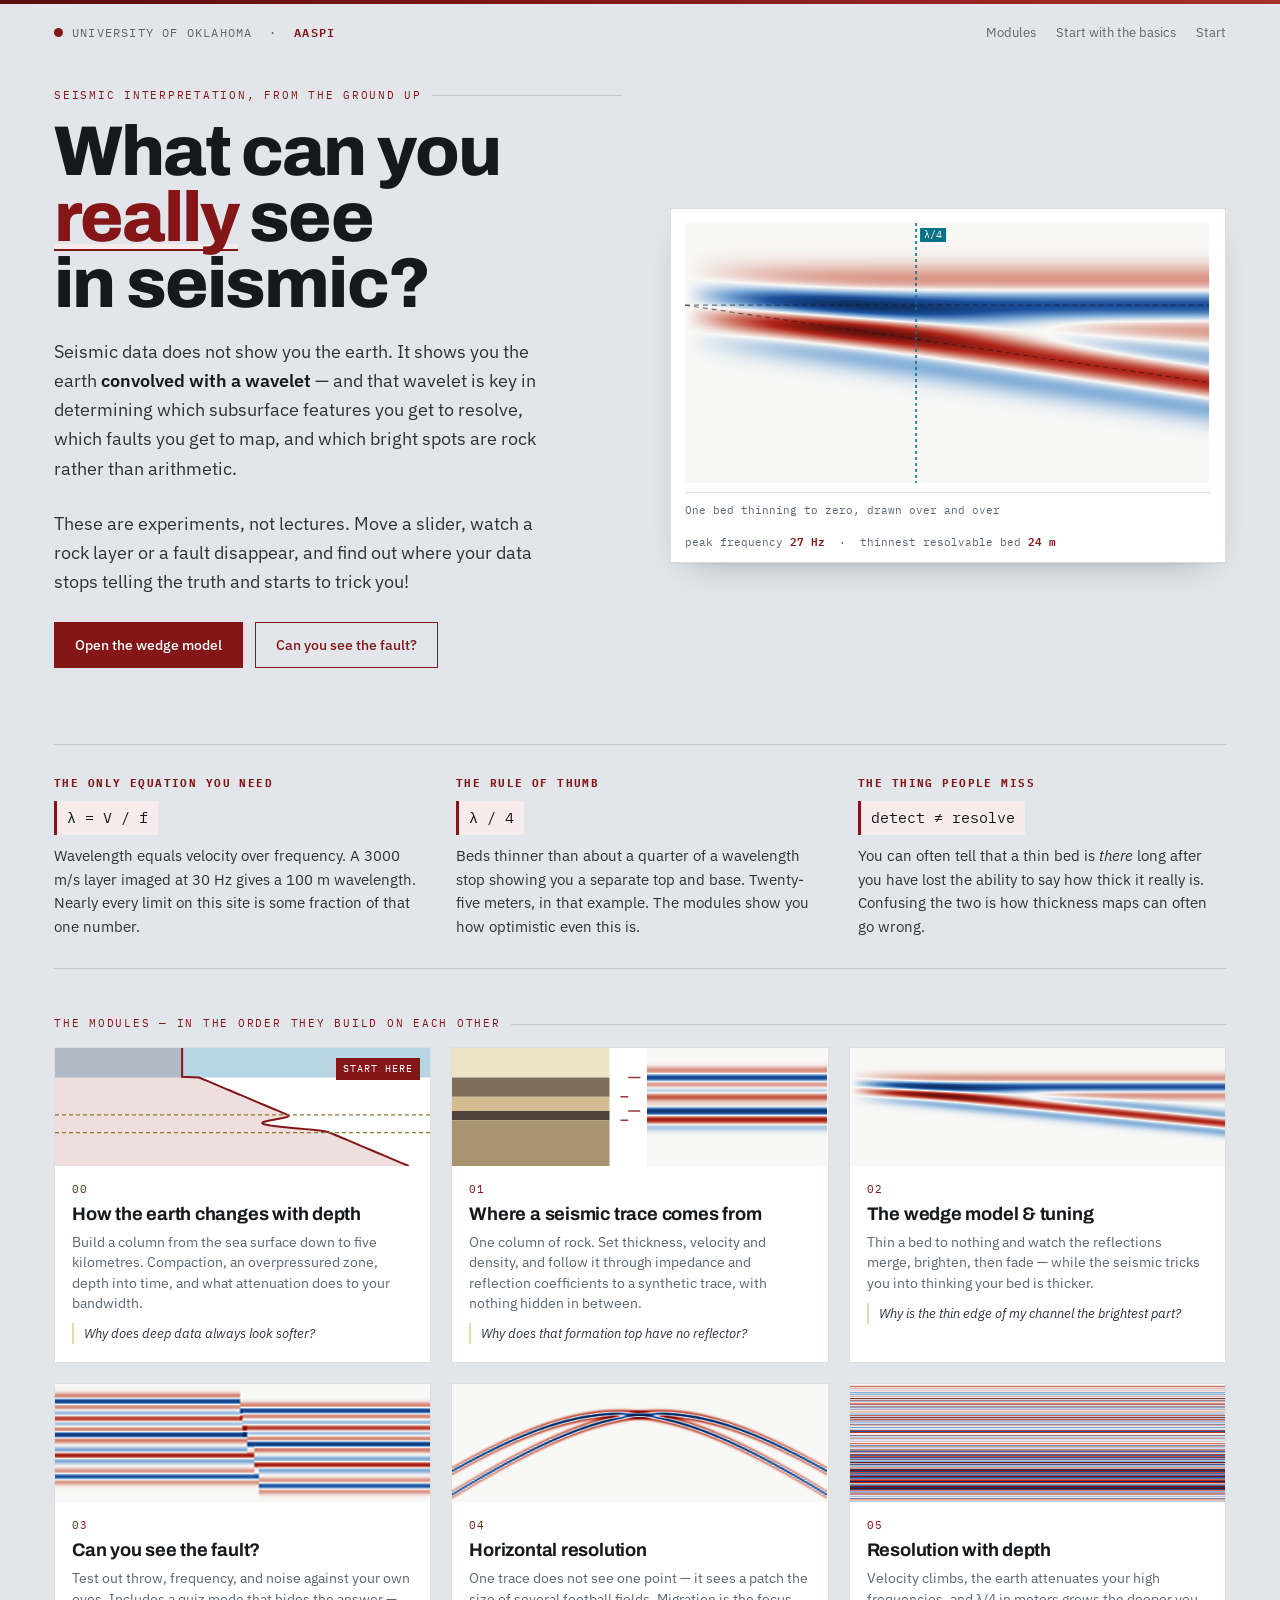
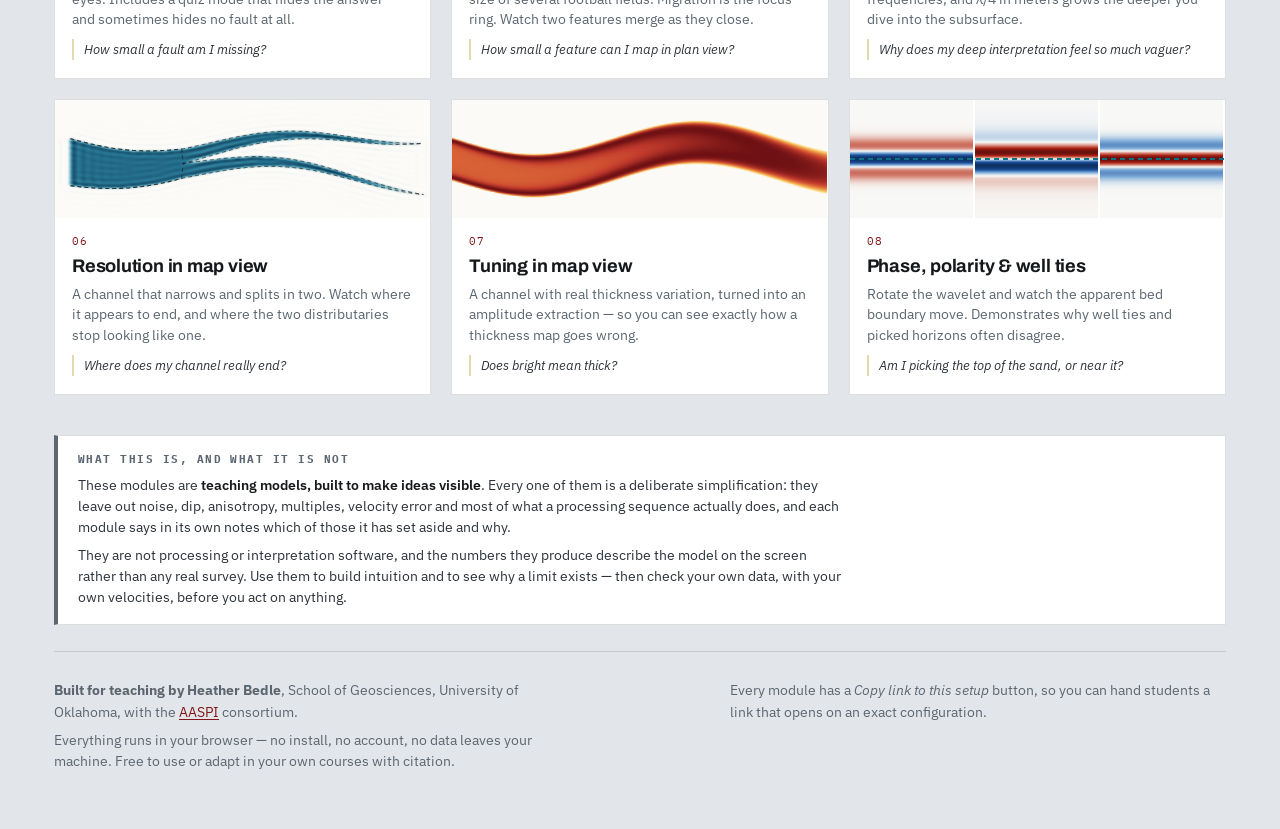
==== index.html @ c3c601cf "Update index.html" ====
<!DOCTYPE html>
<html lang="en">
<head>
<meta charset="utf-8">
<meta name="viewport" content="width=device-width, initial-scale=1">
<title>What Can You REALLY See in Seismic?</title>
<meta name="description" content="Hands-on browser experiments in seismic resolution: tuning, wedge models, fault visibility. No install, no math prerequisite. University of Oklahoma / AASPI.">
<link rel="preconnect" href="https://fonts.googleapis.com">
<link rel="preconnect" href="https://fonts.gstatic.com" crossorigin>
<link href="https://fonts.googleapis.com/css2?family=Archivo:wght@600;700;800&family=IBM+Plex+Mono:wght@400;500&family=IBM+Plex+Sans:wght@400;500;600&display=swap" rel="stylesheet">
<link rel="stylesheet" href="assets/style.css">
</head>
<body>

<div class="wrap">
  <header class="masthead">
    <a class="brand" href="index.html"><span class="dot"></span>University of Oklahoma &nbsp;·&nbsp; <b>AASPI</b></a>
    <nav>
      <a href="#modules">Modules</a>
      <a href="#who">Start with the basics</a>
      <a href="modules/wedge.html">Start</a>
    </nav>
  </header>

  <!-- =============================== HERO =============================== -->
  <section class="hero">
    <div class="hero-grid">
      <div>
        <p class="eyebrow">Seismic interpretation, from the ground up</p>
        <h1 class="title">What can you <em>really</em> see in seismic?</h1>
        <p class="lede">Seismic data does not show you the earth. It shows you the earth
          <strong>convolved with a wavelet</strong> — and that wavelet is key in determining which subsurface features you get to
          resolve, which faults you get to map, and which bright spots are rock rather than arithmetic.</p>
        <p class="lede">These are experiments, not lectures. Move a slider, watch a rock layer or a fault disappear,
          and find out where your data stops telling the truth and starts to trick you!</p>
        <p>
          <a class="btn" href="modules/wedge.html">Open the wedge model</a>
          <a class="btn ghost" href="modules/faults.html" style="margin-left:8px">Can you see the fault?</a>
        </p>
      </div>

      <div class="hero-panel">
        <canvas id="heroCanvas" aria-label="Animated wedge model: two reflections merging as frequency drops"></canvas>
        <div class="hero-cap">
          <span>One bed thinning to zero, drawn over and over</span>
          <span>peak frequency <b id="heroF">40 Hz</b> &nbsp;·&nbsp; thinnest resolvable bed <b id="heroR">16 m</b></span>
        </div>
      </div>
    </div>
  </section>

  <!-- ============================== PRIMER ============================== -->
  <section class="primer" id="who">
    <div class="primer-grid">
      <div>
        <h3>The only equation you need</h3>
        <span class="eq">λ = V / f</span>
        <p>Wavelength equals velocity over frequency. A 3000 m/s layer imaged at 30 Hz gives a 100 m wavelength.
          Nearly every limit on this site is some fraction of that one number.</p>
      </div>
      <div>
        <h3>The rule of thumb</h3>
        <span class="eq">λ / 4</span>
        <p>Beds thinner than about a quarter of a wavelength stop showing you a separate top and base.
          Twenty-five meters, in that example. The modules show you how optimistic even this is.</p>
      </div>
      <div>
        <h3>The thing people miss</h3>
        <span class="eq">detect ≠ resolve</span>
        <p>You can often tell that a thin bed is <em>there</em> long after you have lost the ability to say how
          thick it really is. Confusing the two is how thickness maps can often go wrong.</p>
      </div>
    </div>
  </section>

  <!-- ============================= MODULES ============================== -->
  <section class="modules" id="modules">
    <p class="eyebrow">The modules — in the order they build on each other</p>
    <div class="card-grid">

      <a class="card" href="modules/depthtrends.html">
        <canvas class="thumb-canvas" data-thumb="depth0"></canvas>
        <div class="card-body">
          <div class="card-no">00</div>
          <h3>How the earth changes with depth</h3>
          <p>Build a column from the sea surface down to five kilometres. Compaction, an overpressured zone,
            depth into time, and what attenuation does to your bandwidth.</p>
          <div class="q">Why does deep data always look softer?</div>
        </div>
        <span class="flag next">Start here</span>
      </a>

      <a class="card" href="modules/model1d.html">
        <canvas class="thumb-canvas" data-thumb="model1d"></canvas>
        <div class="card-body">
          <div class="card-no">01</div>
          <h3>Where a seismic trace comes from</h3>
          <p>One column of rock. Set thickness, velocity and density, and follow it through impedance and
            reflection coefficients to a synthetic trace, with nothing hidden in between.</p>
          <div class="q">Why does that formation top have no reflector?</div>
        </div>
      </a>

      <a class="card" href="modules/wedge.html">
        <canvas class="thumb-canvas" data-thumb="wedge"></canvas>
        <div class="card-body">
          <div class="card-no">02</div>
          <h3>The wedge model &amp; tuning</h3>
          <p>Thin a bed to nothing and watch the reflections merge, brighten, then fade — while the seismic
            tricks you into thinking your bed is thicker.</p>
          <div class="q">Why is the thin edge of my channel the brightest part?</div>
        </div>
      </a>

      <a class="card" href="modules/faults.html">
        <canvas class="thumb-canvas" data-thumb="fault"></canvas>
        <div class="card-body">
          <div class="card-no">03</div>
          <h3>Can you see the fault?</h3>
          <p>Test out throw, frequency, and noise against your own eyes. Includes a quiz mode that hides the answer —
            and sometimes hides no fault at all.</p>
          <div class="q">How small a fault am I missing?</div>
        </div>
      </a>

      <a class="card" href="modules/fresnel.html">
        <canvas class="thumb-canvas" data-thumb="fresnel"></canvas>
        <div class="card-body">
          <div class="card-no">04</div>
          <h3>Horizontal resolution</h3>
          <p>One trace does not see one point — it sees a patch the size of several football fields.
            Migration is the focus ring. Watch two features merge as they close.</p>
          <div class="q">How small a feature can I map in plan view?</div>
        </div>
      </a>

      <a class="card" href="modules/depth.html">
        <canvas class="thumb-canvas" data-thumb="depth"></canvas>
        <div class="card-body">
          <div class="card-no">05</div>
          <h3>Resolution with depth</h3>
          <p>Velocity climbs, the earth attenuates your high frequencies, and λ/4 in meters grows the deeper you dive into the subsurface.</p>
          <div class="q">Why does my deep interpretation feel so much vaguer?</div>
        </div>
      </a>

      <a class="card" href="modules/mapres.html">
        <canvas class="thumb-canvas" data-thumb="mapres"></canvas>
        <div class="card-body">
          <div class="card-no">06</div>
          <h3>Resolution in map view</h3>
          <p>A channel that narrows and splits in two. Watch where it appears to end, and where the two
            distributaries stop looking like one.</p>
          <div class="q">Where does my channel really end?</div>
        </div>
      </a>

      <a class="card" href="modules/mapview.html">
        <canvas class="thumb-canvas" data-thumb="mapview"></canvas>
        <div class="card-body">
          <div class="card-no">07</div>
          <h3>Tuning in map view</h3>
          <p>A channel with real thickness variation, turned into an amplitude extraction — so you can see
            exactly how a thickness map goes wrong.</p>
          <div class="q">Does bright mean thick?</div>
        </div>
      </a>

      <a class="card" href="modules/phase.html">
        <canvas class="thumb-canvas" data-thumb="phase"></canvas>
        <div class="card-body">
          <div class="card-no">08</div>
          <h3>Phase, polarity &amp; well ties</h3>
          <p>Rotate the wavelet and watch the apparent bed boundary move. Demonstrates why well ties and
            picked horizons often disagree.</p>
          <div class="q">Am I picking the top of the sand, or near it?</div>
        </div>
      </a>

    </div>
  </section>

  <section class="disclaimer">
    <h4>What this is, and what it is not</h4>
    <p>These modules are <b>teaching models, built to make ideas visible</b>. Every one of them is a
      deliberate simplification: they leave out noise, dip, anisotropy, multiples, velocity error and most of
      what a processing sequence actually does, and each module says in its own notes which of those it has
      set aside and why.</p>
    <p>They are not processing or interpretation software, and the numbers they produce describe the model on
      the screen rather than any real survey. Use them to build intuition and to see why a limit exists —
      then check your own data, with your own velocities, before you act on anything.</p>
  </section>

  <footer>
    <div class="foot-grid">
      <div>
        <p><strong>Built for teaching by Heather Bedle</strong>, School of Geosciences, University of Oklahoma,
          with the <a href="https://www.ou.edu/mcee/labs/aaspi">AASPI</a> consortium.</p>
        <p>Everything runs in your browser — no install, no account, no data leaves your machine.
          Free to use or adapt in your own courses with citation.</p>
      </div>
      <div>
        <p>Every module has a <em>Copy link to this setup</em> button, so you can hand students a link that
          opens on an exact configuration.</p>
      </div>
    </div>
  </footer>
</div>

<script src="assets/seismic.js"></script>
<script>
(function () {
  'use strict';
  const reduce = window.matchMedia('(prefers-reduced-motion: reduce)').matches;

  /* ------------------------- animated hero wedge ------------------------- */
  const hero = document.getElementById('heroCanvas');
  const NX = 150, V = 2600, MAXH = 55, TTOP = 0.045;

  function wedgeField(f, nt, dt) {
    const wav = SEIS.makeWavelet({ type: 'ricker', f });
    const out = new Float32Array(NX * nt);
    for (let ix = 0; ix < NX; ix++) {
      const h = (ix / (NX - 1)) * MAXH;
      const sp = [{ t: TTOP, r: 0.14 }, { t: TTOP + 2 * h / V, r: -0.14 }];
      for (let it = 0; it < nt; it++) out[ix * nt + it] = SEIS.traceValue(sp, it * dt, wav.fn);
    }
    return out;
  }

  let f = 40, dir = -1;
  function drawHero() {
    const w = hero.parentElement.clientWidth - 30;
    const h = Math.max(190, Math.min(260, w * 0.56));
    const ctx = SEIS.fitCanvas(hero, w, h);
    const dt = 0.0004;
    const tEnd = TTOP + 2 * MAXH / V + 0.055;
    const nt = Math.round(tEnd / dt);
    const rect = { x: 0, y: 0, w: w, h: h };
    const field = wedgeField(f, nt, dt);
    SEIS.drawVarDensity(ctx, field, NX, nt, rect, { cmap: SEIS.COLORMAPS.bwr, clip: 0.21 });

    // the quarter-wavelength marker, sliding as frequency changes
    const q = (V / f) / 4;
    if (q <= MAXH) {
      const x = (q / MAXH) * w;
      SEIS.dashedLine(ctx, x, 0, x, h, '#0B7285', [3, 3], 1.6);
      SEIS.tag(ctx, x + 4, 12, 'λ/4', '#0B7285');
    }
    SEIS.dashedLine(ctx, 0, (TTOP / tEnd) * h, w, (TTOP / tEnd) * h, 'rgba(22,25,28,.55)', [5,4], 1.2);
    SEIS.dashedLine(ctx, 0, (TTOP / tEnd) * h, w, ((TTOP + 2*MAXH/V) / tEnd) * h, 'rgba(22,25,28,.55)', [5,4], 1.2);

    document.getElementById('heroF').textContent = f.toFixed(0) + ' Hz';
    document.getElementById('heroR').textContent = (V / f / 4).toFixed(0) + ' m';
  }

  let last = 0;
  function tick(ts) {
    if (ts - last > 55) {
      last = ts;
      f += dir * 0.55;
      if (f <= 14) { f = 14; dir = 1; }
      if (f >= 55) { f = 55; dir = -1; }
      drawHero();
    }
    requestAnimationFrame(tick);
  }

  drawHero();
  if (!reduce) requestAnimationFrame(tick);

  /* --------------------------- card thumbnails --------------------------- */
  function thumbWedge(canvas) {
    const w = canvas.parentElement.clientWidth, h = 118;
    const ctx = SEIS.fitCanvas(canvas, w, h);
    const dt = 0.0004, tEnd = TTOP + 2 * MAXH / V + 0.05;
    const nt = Math.round(tEnd / dt);
    const wav = SEIS.makeWavelet({ type: 'ricker', f: 38 });
    const fld = new Float32Array(NX * nt);
    for (let ix = 0; ix < NX; ix++) {
      const hh = (ix / (NX - 1)) * MAXH;
      const sp = [{ t: TTOP, r: 0.14 }, { t: TTOP + 2 * hh / V, r: -0.14 }];
      for (let it = 0; it < nt; it++) fld[ix * nt + it] = SEIS.traceValue(sp, it * dt, wav.fn);
    }
    SEIS.drawVarDensity(ctx, fld, NX, nt, { x:0, y:0, w:w, h:h }, { cmap: SEIS.COLORMAPS.bwr, clip: 0.21 });
  }

  function thumbFault(canvas) {
    const w = canvas.parentElement.clientWidth, h = 118;
    const ctx = SEIS.fitCanvas(canvas, w, h);
    const nx = 160, dx = 12.5, t0 = 0.06, tE = 0.30, dt = 0.0006;
    const nt = Math.round((tE - t0) / dt);
    const wav = SEIS.makeWavelet({ type: 'ricker', f: 34 });
    const layers = [
      { t:0.095, r:0.12 }, { t:0.130, r:-0.09 }, { t:0.163, r:0.13 },
      { t:0.205, r:-0.11 }, { t:0.248, r:0.10 },
    ];
    const thr = 0.019, vel = 2800, tanD = Math.tan(64 * Math.PI / 180);
    const fld = new Float32Array(nx * nt);
    for (let ix = 0; ix < nx; ix++) {
      const x = (ix + 0.5) * dx;
      const sp = layers.map((L) => {
        const fx = 0.52 * nx * dx + (vel * (L.t - 0.18) / 2) / tanD;
        return { t: x > fx ? L.t + thr : L.t, r: L.r };
      });
      for (let it = 0; it < nt; it++) fld[ix * nt + it] = SEIS.traceValue(sp, t0 + it * dt, wav.fn);
    }
    SEIS.drawVarDensity(ctx, fld, nx, nt, { x:0, y:0, w:w, h:h }, { cmap: SEIS.COLORMAPS.bwr, clip: 0.15 });
  }

  function thumbDepth(canvas) {
    const w = canvas.parentElement.clientWidth, h = 118;
    const ctx = SEIS.fitCanvas(canvas, w, h);
    ctx.clearRect(0, 0, w, h);
    // one column of rock, imaged with a wavelet that lengthens as it goes down:
    // crisp banding at the top, merged mush at the bottom
    const T0 = 0.04, TEND = 3.2, NT = 300, v0 = 2000, vmax = 4800, f0 = 40, Q = 80;
    const velAt = (t) => v0 * Math.pow(vmax / v0, t / TEND);
    const effF = (t) => {
      const a = 2 / (f0 * f0), b = Math.PI * t / Q;
      return (-b + Math.sqrt(b * b + 8 * a)) / (2 * a);
    };
    const rnd = SEIS.mulberry32(5);
    const spikes = [];
    let t = T0 + 0.05, sign = 1;
    while (t < TEND - 0.05 && spikes.length < 170) {
      spikes.push({ t, r: sign * (0.05 + rnd() * 0.09) });
      sign = rnd() < 0.75 ? -sign : sign;
      t += 2 * (18 + rnd() * 45) / velAt(t);
    }
    const dt = (TEND - T0) / NT;
    const trace = new Float32Array(NT);
    for (let i = 0; i < NT; i++) {
      const tt = T0 + i * dt;
      const wav = SEIS.makeWavelet({ type: 'ricker', f: effF(tt) });
      let v = 0;
      for (let k = 0; k < spikes.length; k++) {
        const d = tt - spikes[k].t;
        if (Math.abs(d) < wav.halfLength) v += spikes[k].r * wav.fn(d);
      }
      trace[i] = v;
    }
    const nx = 44, fld = new Float32Array(nx * NT);
    for (let ix = 0; ix < nx; ix++) fld.set(trace, ix * NT);
    SEIS.drawVarDensity(ctx, fld, nx, NT, { x: 0, y: 0, w: w, h: h },
      { cmap: SEIS.COLORMAPS.bwr, clip: 0.17 });
  }

  function thumb1d(canvas) {
    const w = canvas.parentElement.clientWidth, h = 118;
    const ctx = SEIS.fitCanvas(canvas, w, h);
    ctx.clearRect(0, 0, w, h);
    const layers = [
      { v: 2450, d: 2.38 }, { v: 2750, d: 2.30 }, { v: 2500, d: 2.40 },
      { v: 2800, d: 2.32 }, { v: 2550, d: 2.42 },
    ];
    const thick = [0, 45, 30, 22, 0];
    const ai = layers.map((l) => l.v * l.d * 1000 / 1e6);
    let t = 0.05; const ifc = [];
    for (let i = 0; i < layers.length - 1; i++) {
      if (i > 0) t += 2 * thick[i] / layers[i].v;
      ifc.push({ t, rc: (ai[i + 1] - ai[i]) / (ai[i + 1] + ai[i]) });
    }
    const tEnd = 0.2;
    const EARTH = [[238,227,197],[212,189,145],[172,149,113],[126,109,88],[78,68,58]];
    const lo = Math.min.apply(null, ai), hi = Math.max.apply(null, ai);
    const shade = (i) => {
      const u = (ai[i] - lo) / ((hi - lo) || 1) * (EARTH.length - 1);
      const k = Math.min(EARTH.length - 2, Math.floor(u)), f = u - k;
      const a = EARTH[k], b = EARTH[k + 1];
      return 'rgb(' + Math.round(a[0]+(b[0]-a[0])*f) + ',' + Math.round(a[1]+(b[1]-a[1])*f) +
             ',' + Math.round(a[2]+(b[2]-a[2])*f) + ')';
    };
    const colW = w * 0.42, synX = w * 0.52, synW = w - synX;
    const yOf = (tt) => (tt / tEnd) * h;
    for (let i = 0; i < layers.length; i++) {
      const y0 = i === 0 ? 0 : yOf(ifc[i - 1].t);
      const y1 = i < ifc.length ? yOf(ifc[i].t) : h;
      ctx.fillStyle = shade(i);
      ctx.fillRect(0, y0, colW, y1 - y0);
    }
    const wav = SEIS.makeWavelet({ type: 'ricker', f: 32 });
    const dt = 0.0004, nt = Math.round(tEnd / dt);
    const tr = SEIS.traceFromSpikes(ifc.map((f) => ({ t: f.t, r: f.rc })), 0, dt, nt, wav);
    const nx = 26, fld = new Float32Array(nx * nt);
    for (let ix = 0; ix < nx; ix++) fld.set(tr, ix * nt);
    SEIS.drawVarDensity(ctx, fld, nx, nt, { x: synX, y: 0, w: synW, h: h },
      { cmap: SEIS.COLORMAPS.bwr, clip: 0.055 });
    ctx.save();
    ctx.strokeStyle = 'rgba(132,22,23,.85)'; ctx.lineWidth = 1.6;
    ctx.beginPath();
    const cx = colW + (synX - colW) / 2;
    ifc.forEach((f) => {
      const y = yOf(f.t);
      ctx.moveTo(cx, y); ctx.lineTo(cx + (f.rc / 0.05) * ((synX - colW) / 2) * 0.8, y);
    });
    ctx.stroke(); ctx.restore();
  }

  function thumbFresnel(canvas) {
    const w = canvas.parentElement.clientWidth, h = 118;
    const ctx = SEIS.fitCanvas(canvas, w, h);
    ctx.clearRect(0, 0, w, h);
    const V = 2500, t0 = 0.42, f = 32, sep = 150;
    const wav = SEIS.makeWavelet({ type: 'ricker', f });
    const XW = 1400, NX = 150, dx = XW / NX;
    const tStart = 0.30, tEnd = 0.78, nt = 150, dt = (tEnd - tStart) / nt;
    const fld = new Float32Array(NX * nt);
    for (let ix = 0; ix < NX; ix++) {
      const x = -XW / 2 + (ix + 0.5) * dx;
      [-sep / 2, sep / 2].forEach((x0) => {
        const tau = Math.sqrt(t0 * t0 + Math.pow(2 * (x - x0) / V, 2));
        const hl = wav.halfLength;
        const i0 = Math.max(0, Math.ceil((tau - hl - tStart) / dt));
        const i1 = Math.min(nt - 1, Math.floor((tau + hl - tStart) / dt));
        for (let i = i0; i <= i1; i++) fld[ix * nt + i] += (t0 / tau) * wav.fn(tStart + i * dt - tau);
      });
    }
    SEIS.drawVarDensity(ctx, fld, NX, nt, { x: 0, y: 0, w: w, h: h },
      { cmap: SEIS.COLORMAPS.bwr, clip: 0.85 });
  }

  function thumbMapRes(canvas) {
    const w = canvas.parentElement.clientWidth, h = 118;
    const ctx = SEIS.fitCanvas(canvas, w, h);
    ctx.clearRect(0, 0, w, h);
    const NXn = 256, NYn = 128, FS = 0.34, KC = 0.708;
    const w0 = 900, wend = 0, div = 700, res = 84;
    const XD = 4500, YD = XD * NYn / NXn;
    const shape = (fx) => {
      if (fx < 0.04 || fx > 0.985) return null;
      const yc = YD / 2 + 0.085 * YD * Math.sin(2 * Math.PI * fx * 1.25);
      const wS = Math.max(wend * 2.4, w0 * 0.62);
      if (fx < FS) return [{ y: yc, w: w0 + (wS - w0) * (fx - 0.04) / (FS - 0.04) }];
      const t = (fx - FS) / (0.985 - FS);
      const wb = wS * 0.5 + (wend - wS * 0.5) * t;
      if (wb <= 0.5) return null;
      const off = (wS * 0.5 + div * Math.pow(t, 1.25)) / 2;
      return [{ y: yc - off, w: wb }, { y: yc + off, w: wb }];
    };
    const src = new Float64Array(NXn * NYn);
    for (let iy = 0; iy < NYn; iy++) for (let ix = 0; ix < NXn; ix++) {
      const ls = shape((ix + 0.5) / NXn); if (!ls) continue;
      const y = ((iy + 0.5) / NYn) * YD;
      for (const L of ls) if (Math.abs(y - L.y) <= L.w / 2) { src[iy * NXn + ix] = 1; break; }
    }
    const re = new Float64Array(NXn * NYn), im = new Float64Array(NXn * NYn);
    re.set(src);
    const rr = new Float64Array(NXn), ri = new Float64Array(NXn);
    const cr = new Float64Array(NYn), ci = new Float64Array(NYn);
    const rows = (inv) => { for (let iy = 0; iy < NYn; iy++) {
      for (let ix = 0; ix < NXn; ix++) { rr[ix] = re[iy * NXn + ix]; ri[ix] = im[iy * NXn + ix]; }
      SEIS.fft(rr, ri, inv);
      for (let ix = 0; ix < NXn; ix++) { re[iy * NXn + ix] = rr[ix]; im[iy * NXn + ix] = ri[ix]; } } };
    const colsF = (inv) => { for (let ix = 0; ix < NXn; ix++) {
      for (let iy = 0; iy < NYn; iy++) { cr[iy] = re[iy * NXn + ix]; ci[iy] = im[iy * NXn + ix]; }
      SEIS.fft(cr, ci, inv);
      for (let iy = 0; iy < NYn; iy++) { re[iy * NXn + ix] = cr[iy]; im[iy * NXn + ix] = ci[iy]; } } };
    rows(false); colsF(false);
    const dx = XD / NXn, dy = YD / NYn, kc = KC / res;
    for (let iy = 0; iy < NYn; iy++) {
      const ky = Math.abs((iy <= NYn / 2 ? iy : iy - NYn) / (NYn * dy));
      for (let ix = 0; ix < NXn; ix++) {
        const kx = Math.abs((ix <= NXn / 2 ? ix : ix - NXn) / (NXn * dx));
        const q = Math.hypot(kx / kc, ky / kc);
        const wgt = q <= 1 ? 1 : q >= 1.15 ? 0 : 0.5 + 0.5 * Math.cos(Math.PI * (q - 1) / 0.15);
        re[iy * NXn + ix] *= wgt; im[iy * NXn + ix] *= wgt;
      }
    }
    colsF(true); rows(true);
    const stops = [[252,251,248],[226,236,238],[170,208,216],[96,168,188],[38,116,146],[16,58,84]];
    const off2 = document.createElement('canvas');
    off2.width = NXn; off2.height = NYn;
    const octx = off2.getContext('2d');
    const img = octx.createImageData(NXn, NYn);
    let mx = 1e-9;
    for (let i = 0; i < re.length; i++) mx = Math.max(mx, re[i]);
    for (let i = 0; i < NXn * NYn; i++) {
      const u = Math.max(0, Math.min(1, re[i] / mx)) * (stops.length - 1);
      const k = Math.min(stops.length - 2, Math.floor(u)), f = u - k;
      const a = stops[k], b = stops[k + 1];
      img.data[i * 4] = a[0] + (b[0] - a[0]) * f;
      img.data[i * 4 + 1] = a[1] + (b[1] - a[1]) * f;
      img.data[i * 4 + 2] = a[2] + (b[2] - a[2]) * f;
      img.data[i * 4 + 3] = 255;
    }
    octx.putImageData(img, 0, 0);
    ctx.imageSmoothingEnabled = true;
    ctx.drawImage(off2, 0, 0, w, h);
    // the channel that is really there, over the one the seismic shows
    ctx.save();
    ctx.strokeStyle = 'rgba(22,25,28,.6)'; ctx.lineWidth = 1.1;
    ctx.setLineDash([4, 3]);
    [-1, 1].forEach((side) => [0, 1].forEach((br) => {
      ctx.beginPath();
      let pen = false;
      for (let i = 0; i < NXn; i++) {
        const fx = (i + 0.5) / NXn, ls = shape(fx);
        if (!ls) { if (pen) { ctx.stroke(); pen = false; } continue; }
        const Lb = ls[Math.min(br, ls.length - 1)];
        const x = fx * w, y = ((Lb.y + side * Lb.w / 2) / YD) * h;
        pen ? ctx.lineTo(x, y) : ctx.moveTo(x, y);
        pen = true;
      }
      if (pen) ctx.stroke();
    }));
    ctx.restore();
  }

  function thumbPhase(canvas) {
    const w = canvas.parentElement.clientWidth, h = 118;
    const ctx = SEIS.fitCanvas(canvas, w, h);
    ctx.clearRect(0, 0, w, h);
    // the same reflection at three rotations: the event slides off the boundary
    const base = SEIS.makeWavelet({ type: 'ricker', f: 30 });
    const phases = [0, 90, 180];
    const span = 0.055, NT = 160, colW = w / phases.length;
    phases.forEach((d, k) => {
      const wv = SEIS.phaseRotate(base, d);
      const col = new Float32Array(NT);
      let mx = 1e-6;
      for (let i = 0; i < NT; i++) {
        const t = -span + (2 * span * i) / (NT - 1);
        col[i] = wv.fn(t);
        mx = Math.max(mx, Math.abs(col[i]));
      }
      const nx = 24, fld = new Float32Array(nx * NT);
      for (let ix = 0; ix < nx; ix++) fld.set(col, ix * NT);
      SEIS.drawVarDensity(ctx, fld, nx, NT,
        { x: k * colW, y: 0, w: colW - 2, h: h },
        { cmap: SEIS.COLORMAPS.bwr, clip: mx * 1.05 });
    });
    ctx.save();
    ctx.strokeStyle = '#0B7285'; ctx.lineWidth = 2;
    ctx.setLineDash([5, 4]);
    ctx.beginPath(); ctx.moveTo(0, h / 2); ctx.lineTo(w, h / 2); ctx.stroke();
    ctx.restore();
  }

  function thumbDepth0(canvas) {
    const w = canvas.parentElement.clientWidth, h = 118;
    const ctx = SEIS.fitCanvas(canvas, w, h);
    ctx.clearRect(0, 0, w, h);
    const water = 1500, zmax = 6000, v0 = 1700, k = 0.55;
    const opTop = 3400, opThick = 900, opAmp = 0.18;
    const opF = (z) => (z <= opTop || z >= opTop + opThick) ? 0
      : 0.5 - 0.5 * Math.cos(2 * Math.PI * (z - opTop) / opThick);
    const vOf = (z) => z < water ? 1500
      : Math.max(1400, (v0 + k * (z - water)) * (1 - opAmp * opF(z)));
    const vmax = vOf(zmax) * 1.06;
    // water band
    ctx.fillStyle = 'rgba(127,179,204,.55)';
    ctx.fillRect(0, 0, w, (water / zmax) * h);
    ctx.save();
    ctx.fillStyle = 'rgba(132,22,23,.14)';
    ctx.beginPath();
    ctx.moveTo(0, 0);
    for (let i = 0; i <= 160; i++) {
      const z = (i / 160) * zmax;
      ctx.lineTo((vOf(z) / vmax) * w, (z / zmax) * h);
    }
    ctx.lineTo(0, h); ctx.closePath(); ctx.fill();
    ctx.strokeStyle = '#841617'; ctx.lineWidth = 2;
    ctx.beginPath();
    for (let i = 0; i <= 160; i++) {
      const z = (i / 160) * zmax;
      const x = (vOf(z) / vmax) * w, y = (z / zmax) * h;
      i === 0 ? ctx.moveTo(x, y) : ctx.lineTo(x, y);
    }
    ctx.stroke();
    ctx.strokeStyle = 'rgba(138,109,31,.9)'; ctx.lineWidth = 1.2;
    ctx.setLineDash([4, 3]);
    [opTop, opTop + opThick].forEach((z) => {
      ctx.beginPath(); ctx.moveTo(0, (z / zmax) * h); ctx.lineTo(w, (z / zmax) * h); ctx.stroke();
    });
    ctx.restore();
  }

  function thumbMapView(canvas) {
    const w = canvas.parentElement.clientWidth, h = 118;
    const ctx = SEIS.fitCanvas(canvas, w, h);
    ctx.clearRect(0, 0, w, h);
    // a channel whose bright rails run along its flanks, not down its axis
    const V = 2600, f = 30, hmax = 42, wid = 620, sinu = 240, taper = 0.30;
    const YD = 1700, XD = 2 * YD;
    const wav = SEIS.makeWavelet({ type: 'ricker', f });
    const thk = (fx, fy) => {
      const yc = YD / 2 + sinu * Math.sin(2 * Math.PI * fx * 1.15);
      const d = Math.abs(fy * YD - yc), hw = wid / 2;
      if (d >= hw) return 0;
      return hmax * (taper + (1 - taper) * (1 - fx)) * Math.pow(1 - (d / hw) * (d / hw), 0.7);
    };
    const NL = 90, hTop = hmax * 1.05, lut = new Float32Array(NL + 1);
    for (let i = 0; i <= NL; i++) {
      const gap = 2 * ((i / NL) * hTop) / V;
      let best = 0;
      for (let tt = -wav.halfLength; tt <= gap + wav.halfLength; tt += 0.0006) {
        const v = 0.13 * wav.fn(tt) - 0.13 * wav.fn(tt - gap);
        if (v > best) best = v;
      }
      lut[i] = best;
    }
    const ampOf = (hh) => {
      const q = Math.max(0, Math.min(1, hh / hTop)) * NL;
      const i = Math.min(NL - 1, Math.floor(q)), fr = q - i;
      return lut[i] + (lut[i + 1] - lut[i]) * fr;
    };
    const stops = [[252,250,246],[253,231,160],[247,190,90],[233,131,60],[196,60,45],[110,16,20]];
    const NXm = 150, NYm = 90;
    const vals = new Float32Array(NXm * NYm);
    let mx = 1e-9;
    for (let iy = 0; iy < NYm; iy++) for (let ix = 0; ix < NXm; ix++) {
      const a = ampOf(thk((ix + 0.5) / NXm, (iy + 0.5) / NYm));
      vals[iy * NXm + ix] = a; mx = Math.max(mx, a);
    }
    const off = document.createElement('canvas');
    off.width = NXm; off.height = NYm;
    const octx = off.getContext('2d');
    const img = octx.createImageData(NXm, NYm);
    for (let i = 0; i < NXm * NYm; i++) {
      const q = Math.max(0, Math.min(1, vals[i] / mx)) * (stops.length - 1);
      const k = Math.min(stops.length - 2, Math.floor(q)), fr = q - k;
      const a = stops[k], b = stops[k + 1];
      img.data[i * 4] = a[0] + (b[0] - a[0]) * fr;
      img.data[i * 4 + 1] = a[1] + (b[1] - a[1]) * fr;
      img.data[i * 4 + 2] = a[2] + (b[2] - a[2]) * fr;
      img.data[i * 4 + 3] = 255;
    }
    octx.putImageData(img, 0, 0);
    ctx.imageSmoothingEnabled = true;
    ctx.drawImage(off, 0, 0, w, h);
  }

  function drawThumbs() {
    document.querySelectorAll('.thumb-canvas').forEach((c) => {
      if (c.dataset.thumb === 'wedge') thumbWedge(c);
      else if (c.dataset.thumb === 'fault') thumbFault(c);
      else if (c.dataset.thumb === 'model1d') thumb1d(c);
      else if (c.dataset.thumb === 'fresnel') thumbFresnel(c);
      else if (c.dataset.thumb === 'mapres') thumbMapRes(c);
      else if (c.dataset.thumb === 'phase') thumbPhase(c);
      else if (c.dataset.thumb === 'depth0') thumbDepth0(c);
      else if (c.dataset.thumb === 'mapview') thumbMapView(c);
      else if (c.dataset.thumb === 'depth') thumbDepth(c);
    });
  }
  drawThumbs();

  let rt;
  window.addEventListener('resize', () => {
    clearTimeout(rt);
    rt = setTimeout(() => { drawHero(); drawThumbs(); }, 140);
  });
})();
</script>
</body>
</html>
---- assets/style.css ----
/* ===========================================================================
   What Can You REALLY See in Seismic?
   Shared stylesheet — OU crimson / cream identity
   =========================================================================== */

:root {
  --ink:        #16191C;
  --ink-soft:   #2C3239;
  --paper:      #E2E6EA;
  --panel:      #FFFFFF;
  --crimson:    #841617;
  --crimson-dp: #5A0E0F;
  --cream:      #F5ECEB;
  --cream-edge: #E6D9AE;
  --slate:      #5C6670;
  --rule:       rgba(22, 25, 28, 0.14);

  --display: "Archivo", "Helvetica Neue", Arial, sans-serif;
  --body:    "IBM Plex Sans", system-ui, -apple-system, sans-serif;
  --mono:    "IBM Plex Mono", ui-monospace, "SF Mono", Menlo, monospace;

  --maxw: 1220px;
}

* { box-sizing: border-box; }

/* author display rules outrank the UA sheet's [hidden] rule, so make it stick */
[hidden] { display: none !important; }

html { -webkit-text-size-adjust: 100%; }

body {
  margin: 0;
  background: var(--paper);
  color: var(--ink);
  font-family: var(--body);
  font-size: 16px;
  line-height: 1.62;
  -webkit-font-smoothing: antialiased;
}

/* Crimson hairline that runs across the very top of every page */
body::before {
  content: "";
  display: block;
  height: 4px;
  background: linear-gradient(90deg, var(--crimson-dp), var(--crimson) 45%, #A8302C);
}

a { color: var(--crimson); text-decoration-thickness: 1px; text-underline-offset: 2px; }
a:hover { color: var(--crimson-dp); }

:focus-visible {
  outline: 2.5px solid var(--crimson);
  outline-offset: 2px;
  border-radius: 2px;
}

.wrap { max-width: var(--maxw); margin: 0 auto; padding: 0 24px; }

/* --- eyebrow / labels ---------------------------------------------------- */

.eyebrow {
  font-family: var(--mono);
  font-size: 11px;
  letter-spacing: 0.16em;
  text-transform: uppercase;
  color: var(--crimson);
  margin: 0 0 14px;
  display: flex;
  align-items: center;
  gap: 10px;
}
.eyebrow::after {
  content: "";
  flex: 1;
  height: 1px;
  background: var(--rule);
}

/* --- site header --------------------------------------------------------- */

.masthead {
  display: flex;
  align-items: baseline;
  justify-content: space-between;
  gap: 16px;
  padding: 18px 0 0;
  flex-wrap: wrap;
}
.brand {
  font-family: var(--mono);
  font-size: 12px;
  letter-spacing: 0.1em;
  text-transform: uppercase;
  color: var(--slate);
  text-decoration: none;
  display: flex;
  align-items: center;
  gap: 9px;
}
.brand b { color: var(--crimson); font-weight: 600; }
.brand .dot {
  width: 9px; height: 9px; border-radius: 50%;
  background: var(--crimson);
  flex: none;
}
.masthead nav { display: flex; gap: 20px; font-size: 13px; }
.masthead nav a { color: var(--slate); text-decoration: none; }
.masthead nav a:hover { color: var(--crimson); }

/* --- hero ---------------------------------------------------------------- */

.hero { padding: 44px 0 20px; }

.hero-grid {
  display: grid;
  grid-template-columns: minmax(0, 1.02fr) minmax(0, 1fr);
  gap: 48px;
  align-items: center;
}

h1.title {
  font-family: var(--display);
  font-weight: 800;
  font-size: clamp(2.6rem, 6.4vw, 4.4rem);
  line-height: 0.94;
  letter-spacing: -0.026em;
  margin: 0 0 20px;
  text-wrap: balance;
}
h1.title em {
  font-style: normal;
  color: var(--crimson);
  position: relative;
  white-space: nowrap;
}
/* underline that reads like a picked horizon */
h1.title em::after {
  content: "";
  position: absolute;
  left: 0; right: 0; bottom: 0.07em;
  height: 5px;
  background: var(--cream);
  border-bottom: 2px solid var(--crimson);
  z-index: -1;
}

.lede {
  font-size: 1.12rem;
  color: var(--ink-soft);
  max-width: 46ch;
  margin: 0 0 26px;
}
.lede strong { color: var(--ink); font-weight: 600; }

/* --- hero live panel ----------------------------------------------------- */

.hero-panel {
  background: var(--panel);
  border: 1px solid var(--rule);
  box-shadow: 0 1px 0 rgba(22,25,28,.05), 0 14px 34px -20px rgba(22,25,28,.4);
  padding: 14px 14px 10px;
}
.hero-panel canvas { display: block; width: 100%; height: auto; }
.hero-cap {
  display: flex; justify-content: space-between; align-items: center;
  gap: 12px;
  font-family: var(--mono);
  font-size: 11px;
  color: var(--slate);
  padding-top: 9px;
  margin-top: 9px;
  border-top: 1px solid var(--rule);
  flex-wrap: wrap;
}
.hero-cap b { color: var(--crimson); font-weight: 600; font-variant-numeric: tabular-nums; }

/* --- buttons ------------------------------------------------------------- */

.btn {
  display: inline-flex; align-items: center; gap: 8px;
  font-family: var(--body); font-size: 14px; font-weight: 500;
  padding: 11px 20px;
  border: 1px solid var(--crimson);
  background: var(--crimson);
  color: #fff;
  text-decoration: none;
  cursor: pointer;
  transition: background .15s, transform .15s;
}
.btn:hover { background: var(--crimson-dp); border-color: var(--crimson-dp); color: #fff; transform: translateY(-1px); }
.btn.ghost { background: transparent; color: var(--crimson); }
.btn.ghost:hover { background: var(--cream); color: var(--crimson-dp); }
.btn.small { padding: 7px 13px; font-size: 12.5px; }

/* --- primer strip -------------------------------------------------------- */

.primer {
  border-top: 1px solid var(--rule);
  border-bottom: 1px solid var(--rule);
  margin-top: 40px;
  padding: 30px 0;
}
.primer-grid { display: grid; grid-template-columns: repeat(3, 1fr); gap: 34px; }
.primer h3 {
  font-family: var(--mono); font-size: 11px; letter-spacing: .13em;
  text-transform: uppercase; color: var(--crimson); margin: 0 0 8px;
}
.primer p { margin: 0; font-size: 14.5px; color: var(--ink-soft); }
.primer .eq {
  font-family: var(--mono); font-size: 15px; color: var(--ink);
  background: var(--cream); border-left: 3px solid var(--crimson);
  padding: 5px 10px; display: inline-block; margin-bottom: 9px;
}

/* --- module cards -------------------------------------------------------- */

.modules { padding: 46px 0 30px; }

.card-grid {
  display: grid;
  grid-template-columns: repeat(auto-fill, minmax(292px, 1fr));
  gap: 20px;
}

.card {
  background: var(--panel);
  border: 1px solid var(--rule);
  display: flex; flex-direction: column;
  text-decoration: none; color: inherit;
  transition: transform .16s, box-shadow .16s, border-color .16s;
  position: relative;
  overflow: hidden;
}
a.card:hover {
  transform: translateY(-3px);
  border-color: rgba(132,22,23,.5);
  box-shadow: 0 16px 30px -22px rgba(22,25,28,.55);
}
.card canvas { display: block; width: 100%; height: auto; background: #fff; }
.card-body { padding: 15px 17px 18px; flex: 1; display: flex; flex-direction: column; }
.card-no {
  font-family: var(--mono); font-size: 11px; color: var(--crimson);
  letter-spacing: .1em; margin-bottom: 5px;
}
.card h3 {
  font-family: var(--display); font-weight: 700; font-size: 1.14rem;
  margin: 0 0 6px; line-height: 1.2; letter-spacing: -0.012em;
}
.card p { margin: 0; font-size: 13.6px; color: var(--slate); line-height: 1.5; }
.card .q {
  margin-top: 10px; font-size: 13px; color: var(--ink-soft);
  border-left: 2px solid var(--cream-edge); padding-left: 10px; font-style: italic;
}

.card.planned { opacity: .62; }
.card.planned .thumb {
  height: 96px; background: repeating-linear-gradient(
    -45deg, #fff, #fff 7px, #F4F4F1 7px, #F4F4F1 14px);
  border-bottom: 1px solid var(--rule);
}
.flag {
  position: absolute; top: 10px; right: 10px;
  font-family: var(--mono); font-size: 9.5px; letter-spacing: .11em;
  text-transform: uppercase; padding: 3px 7px;
  background: var(--ink); color: #fff;
}
.flag.next { background: var(--crimson); }

/* --- disclaimer ---------------------------------------------------------- */

.disclaimer {
  background: var(--panel);
  border: 1px solid var(--rule);
  border-left: 4px solid var(--slate);
  padding: 15px 20px 16px;
  margin: 10px 0 6px;
}
.disclaimer h4 {
  font-family: var(--mono); font-size: 10.5px; letter-spacing: .14em;
  text-transform: uppercase; color: var(--slate); margin: 0 0 7px;
}
.disclaimer p {
  margin: 0; font-size: 13.5px; color: var(--ink-soft); max-width: 96ch; line-height: 1.55;
}
.disclaimer p + p { margin-top: 7px; }
.disclaimer b { color: var(--ink); font-weight: 600; }

/* --- footer -------------------------------------------------------------- */

footer {
  border-top: 1px solid var(--rule);
  margin-top: 26px; padding: 28px 0 50px;
  font-size: 13.5px; color: var(--slate);
}
footer .foot-grid { display: flex; justify-content: space-between; gap: 26px; flex-wrap: wrap; }
footer p { margin: 0 0 6px; max-width: 62ch; }

/* ===========================================================================
   MODULE PAGES
   =========================================================================== */

.mod-head { padding: 22px 0 18px; border-bottom: 1px solid var(--rule); }
.mod-head h1 {
  font-family: var(--display); font-weight: 800;
  font-size: clamp(1.8rem, 3.6vw, 2.5rem); letter-spacing: -0.022em;
  margin: 8px 0 8px; line-height: 1.03;
}
.mod-head .sub { margin: 0; color: var(--ink-soft); max-width: 92ch; font-size: 15.5px; }

.lab {
  display: grid;
  grid-template-columns: 292px minmax(0, 1fr);
  gap: 26px;
  padding: 26px 0 10px;
  align-items: start;
}

/* control rail */
.rail {
  background: var(--panel);
  border: 1px solid var(--rule);
  padding: 16px 16px 18px;
  position: sticky; top: 14px;
}
.rail h2, .ctl-col h2 {
  font-family: var(--mono); font-size: 10.5px; letter-spacing: .15em;
  text-transform: uppercase; color: var(--crimson);
  margin: 0 0 13px; padding-bottom: 8px; border-bottom: 1px solid var(--rule);
}
.rail h2:not(:first-child) { margin-top: 22px; }

/* --- controls as a band across the top (used by the fault module) -------- */

.controls {
  display: grid;
  grid-template-columns: repeat(auto-fit, minmax(212px, 1fr));
  gap: 4px 26px;
  background: var(--panel);
  border: 1px solid var(--rule);
  padding: 17px 22px 20px;
  margin-top: 20px;
}
.ctl-col { min-width: 0; }
.ctl-col h2 { margin-top: 0; }
.ctl-col .btn { width: 100%; justify-content: center; margin-top: 7px; }

/* --- editable layer table (1D model module) ------------------------------ */

.ltab { width: 100%; border-collapse: collapse; font-size: 12.5px; }
.ltab th {
  font-family: var(--mono); font-size: 9.5px; letter-spacing: .08em;
  text-transform: uppercase; color: var(--slate); font-weight: 500;
  text-align: left; padding: 0 5px 6px; white-space: nowrap;
}
.ltab td { padding: 3px 5px; border-top: 1px solid var(--rule); vertical-align: middle; }
.ltab input {
  width: 100%; min-width: 54px;
  font-family: var(--mono); font-size: 12.5px; padding: 4px 6px;
  border: 1px solid var(--rule); background: #fff; color: var(--ink);
}
.ltab input:disabled { background: #F4F5F3; color: var(--slate); }
.ltab .ro {
  font-family: var(--mono); font-size: 12px; color: var(--crimson-dp);
  text-align: right; font-variant-numeric: tabular-nums; white-space: nowrap;
}
.ltab .name { font-size: 12px; color: var(--ink-soft); white-space: nowrap; }
.ltab .chip {
  width: 15px; height: 15px; display: inline-block; vertical-align: -3px;
  border: 1px solid rgba(22,25,28,.3); margin-right: 7px;
}
.ltab .rowbtn {
  border: 1px solid var(--rule); background: #fff; color: var(--slate);
  font-family: var(--mono); font-size: 13px; line-height: 1;
  padding: 4px 7px; cursor: pointer;
}
.ltab .rowbtn:hover { border-color: var(--crimson); color: var(--crimson); }
.tab-wrap { overflow-x: auto; }

/* --- stat strip under the section --------------------------------------- */

.stats {
  display: grid;
  grid-template-columns: repeat(auto-fit, minmax(156px, 1fr));
  gap: 1px;
  background: var(--rule);
  border: 1px solid var(--rule);
  margin-top: 16px;
}
.stat {
  background: var(--cream);
  padding: 8px 12px 9px;
  display: flex; flex-direction: column; gap: 2px;
  min-width: 0;
}
.stat span { font-size: 11px; color: var(--ink-soft); line-height: 1.32; }
.stat b {
  font-family: var(--mono); font-size: 13px; font-weight: 500;
  color: var(--crimson-dp); font-variant-numeric: tabular-nums;
  overflow-wrap: anywhere;
}
.stat.key { background: var(--crimson); }
.stat.key span { color: rgba(255,255,255,.82); }
.stat.key b { color: #fff; font-size: 15px; }
.stat.wide { grid-column: span 2; }
@media (max-width: 520px) {
  .stat.wide { grid-column: span 1; }
}

.ctl { margin-bottom: 14px; }
.ctl label {
  display: flex; justify-content: space-between; align-items: baseline;
  font-size: 12.5px; color: var(--ink-soft); margin-bottom: 5px; gap: 8px;
}
.ctl label .val {
  font-family: var(--mono); font-size: 12.5px; color: var(--crimson);
  font-weight: 500; font-variant-numeric: tabular-nums;
}
.ctl input[type=range] {
  width: 100%; margin: 0; height: 18px;
  -webkit-appearance: none; appearance: none; background: transparent;
}
.ctl input[type=range]::-webkit-slider-runnable-track {
  height: 3px; background: var(--rule);
}
.ctl input[type=range]::-moz-range-track { height: 3px; background: var(--rule); }
.ctl input[type=range]::-webkit-slider-thumb {
  -webkit-appearance: none; width: 15px; height: 15px; border-radius: 50%;
  background: var(--crimson); margin-top: -6px; cursor: pointer;
  border: 2px solid #fff; box-shadow: 0 0 0 1px var(--crimson);
}
.ctl input[type=range]::-moz-range-thumb {
  width: 13px; height: 13px; border-radius: 50%; border: 2px solid #fff;
  background: var(--crimson); cursor: pointer; box-shadow: 0 0 0 1px var(--crimson);
}
.ctl select, .ctl input[type=number] {
  width: 100%; font-family: var(--body); font-size: 13px;
  padding: 6px 8px; border: 1px solid var(--rule); background: #fff; color: var(--ink);
}

.seg { display: flex; border: 1px solid var(--rule); }
.seg button {
  flex: 1; font-family: var(--body); font-size: 12px; padding: 7px 4px;
  background: #fff; border: 0; border-right: 1px solid var(--rule);
  color: var(--slate); cursor: pointer;
}
.seg button:last-child { border-right: 0; }
.seg button[aria-pressed="true"] { background: var(--crimson); color: #fff; }

.check { display: flex; align-items: center; gap: 8px; font-size: 13px; margin-bottom: 9px; }
.check input { accent-color: var(--crimson); width: 15px; height: 15px; }

.rail .btn { width: 100%; justify-content: center; margin-top: 6px; }

/* readouts */
.readout {
  background: var(--cream); border: 1px solid var(--cream-edge);
  padding: 11px 12px; margin-top: 4px;
}
.readout dl { margin: 0; display: grid; grid-template-columns: 1fr auto; gap: 3px 10px; }
.readout dt { font-size: 12px; color: var(--ink-soft); }
.readout dd {
  margin: 0; font-family: var(--mono); font-size: 12.5px;
  color: var(--crimson-dp); font-weight: 500; text-align: right;
  font-variant-numeric: tabular-nums;
}
.readout dd.big { font-size: 14px; color: var(--crimson); }

/* plot stack */
.stage { display: flex; flex-direction: column; gap: 18px; min-width: 0; }
.plot {
  background: var(--panel); border: 1px solid var(--rule); padding: 13px 14px 12px;
}
.plot-head {
  display: flex; justify-content: space-between; align-items: baseline;
  gap: 12px; margin-bottom: 9px; flex-wrap: wrap;
}
.plot-head h3 {
  font-family: var(--display); font-size: 1rem; font-weight: 700;
  margin: 0; letter-spacing: -0.008em;
}
.plot-head .hint { font-family: var(--mono); font-size: 10.5px; color: var(--slate); }
.plot canvas { display: block; width: 100%; height: auto; cursor: crosshair; touch-action: none; }

/* section and its trace panel, side by side and sharing a time axis */
.sec-row { display: flex; gap: 10px; align-items: flex-start; }
.sec-row canvas { width: auto; flex: none; }
@media (max-width: 700px) {
  .sec-row { flex-direction: column; gap: 14px; }
}

/* stacked panels: layer model, seismic, traces */
#modelWrap { margin-bottom: 16px; }
.panel-col { flex: none; min-width: 0; max-width: 100%; }
.hint-line {
  font-family: var(--mono); font-size: 10.5px; color: var(--slate);
  margin: -4px 0 12px;
}
.sublabel {
  font-family: var(--mono); font-size: 10.5px; letter-spacing: .07em;
  text-transform: uppercase; color: var(--ink-soft);
  margin: 0 0 6px; display: flex; align-items: baseline; gap: 9px; flex-wrap: wrap;
}
.sublabel b {
  display: inline-flex; align-items: center; justify-content: center;
  width: 16px; height: 16px; flex: none;
  background: var(--crimson); color: #fff;
  font-family: var(--mono); font-size: 10px; font-weight: 500;
  letter-spacing: 0; border-radius: 50%;
}
.sublabel .note {
  text-transform: none; letter-spacing: 0; color: var(--slate);
  font-size: 10.5px;
}
/* Panels in a row must start at the same height, or their plot boxes will not
   line up. A caption that wraps to two lines in a narrow column would otherwise
   push its canvas down relative to its neighbours. */
.sec-row .sublabel { min-height: 30px; align-content: flex-start; }

.legend {
  display: flex; gap: 7px 14px; flex-wrap: wrap;
  font-family: var(--mono); font-size: 10.5px; color: var(--slate);
  margin-top: 8px; padding-top: 8px; border-top: 1px solid var(--rule);
  min-width: 0; max-width: 100%;
}
.legend span { display: flex; align-items: center; gap: 6px; min-width: 0; }
.legend i {
  width: 15px; height: 0; flex: none;
  border-top-width: 2px; border-top-style: solid; display: inline-block;
}
.legend i.sw {
  width: 15px; height: 10px; border: 1px solid rgba(22,25,28,.35);
  border-top-width: 1px;
}

/* teaching blocks */
.teach { display: grid; grid-template-columns: 1.12fr 1fr; gap: 22px; padding: 30px 0 10px; }
@media (min-width: 1100px) {
  .takeaway ul { columns: 2; column-gap: 26px; }
  .takeaway li { break-inside: avoid; }
}

.tryit {
  background: var(--cream); border: 1px solid var(--cream-edge);
  border-left: 4px solid var(--crimson); padding: 18px 22px 20px;
}
.tryit h3 {
  font-family: var(--mono); font-size: 11px; letter-spacing: .14em;
  text-transform: uppercase; color: var(--crimson-dp); margin: 0 0 12px;
}
.tryit ol { margin: 0; padding-left: 19px; }
.tryit li { margin-bottom: 12px; font-size: 14.5px; }
.tryit li:last-child { margin-bottom: 0; }
.tryit li b { font-weight: 600; }
.tryit .ans {
  display: block; margin-top: 4px; font-size: 13.5px; color: var(--ink-soft);
}

.takeaway { background: var(--panel); border: 1px solid var(--rule); padding: 18px 22px 20px; }
.takeaway h3 {
  font-family: var(--mono); font-size: 11px; letter-spacing: .14em;
  text-transform: uppercase; color: var(--crimson); margin: 0 0 12px;
}
.takeaway ul { margin: 0; padding-left: 18px; }
.takeaway li { margin-bottom: 10px; font-size: 14.5px; }
.takeaway li:last-child { margin-bottom: 0; }

code, .k { font-family: var(--mono); font-size: 0.92em; background: rgba(22,25,28,.055); padding: 1px 5px; }

details.notes { margin: 22px 0 0; border-top: 1px solid var(--rule); padding-top: 14px; }
details.notes summary {
  cursor: pointer; font-family: var(--mono); font-size: 11px;
  letter-spacing: .13em; text-transform: uppercase; color: var(--crimson);
}
details.notes p, details.notes li { font-size: 14px; color: var(--ink-soft); max-width: 92ch; }

.pager {
  display: flex; justify-content: space-between; gap: 14px;
  padding: 26px 0 0; margin-top: 22px; border-top: 1px solid var(--rule); flex-wrap: wrap;
}

/* --- responsive ---------------------------------------------------------- */

@media (max-width: 940px) {
  .hero-grid { grid-template-columns: 1fr; gap: 30px; }
  .primer-grid { grid-template-columns: 1fr; gap: 22px; }
  .lab { grid-template-columns: 1fr; }
  .rail { position: static; }
  .teach { grid-template-columns: 1fr; }
}
@media (max-width: 560px) {
  .wrap { padding: 0 16px; }
  .masthead nav { gap: 14px; }
  h1.title { font-size: 2.35rem; }
}

@media (prefers-reduced-motion: reduce) {
  * { animation-duration: .001ms !important; transition-duration: .001ms !important; }
  a.card:hover, .btn:hover { transform: none; }
}

@media print {
  .rail, .masthead nav, .pager, .btn { display: none; }
  body { background: #fff; }
  .lab { grid-template-columns: 1fr; }
}
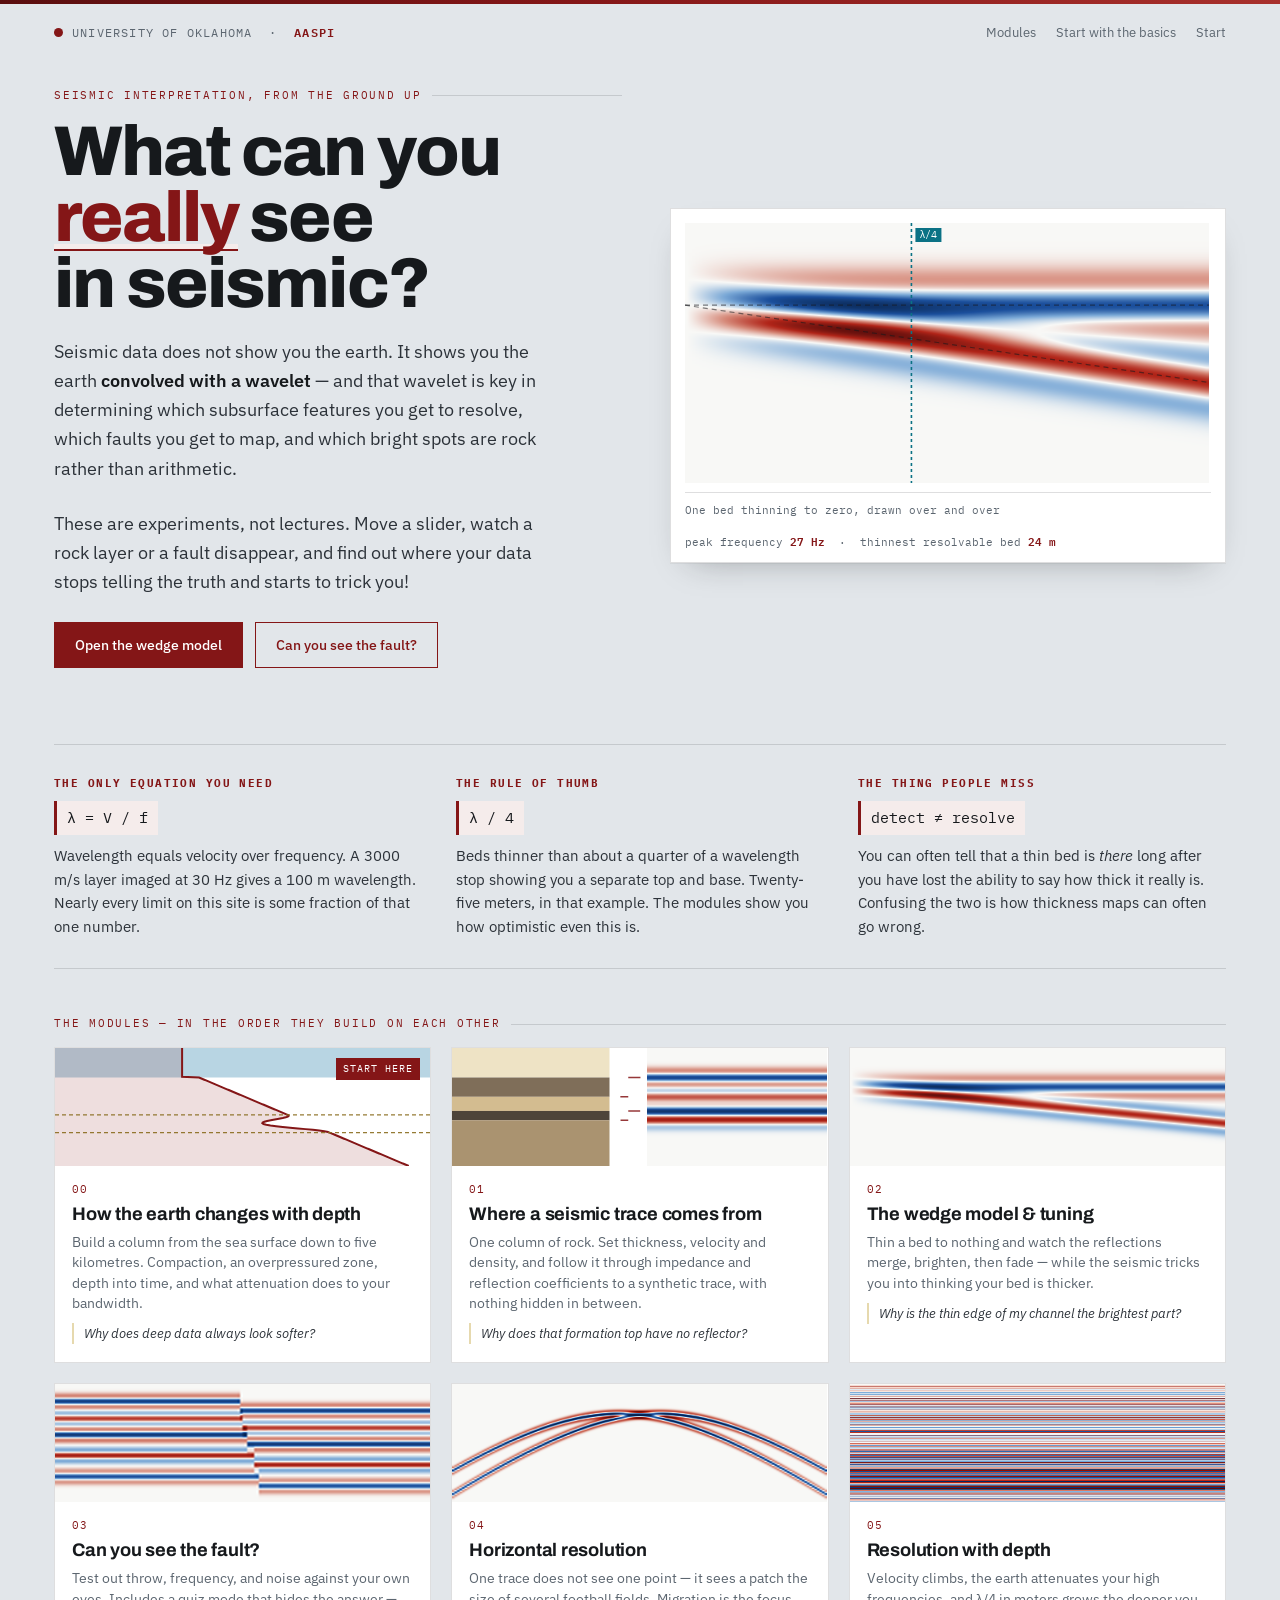
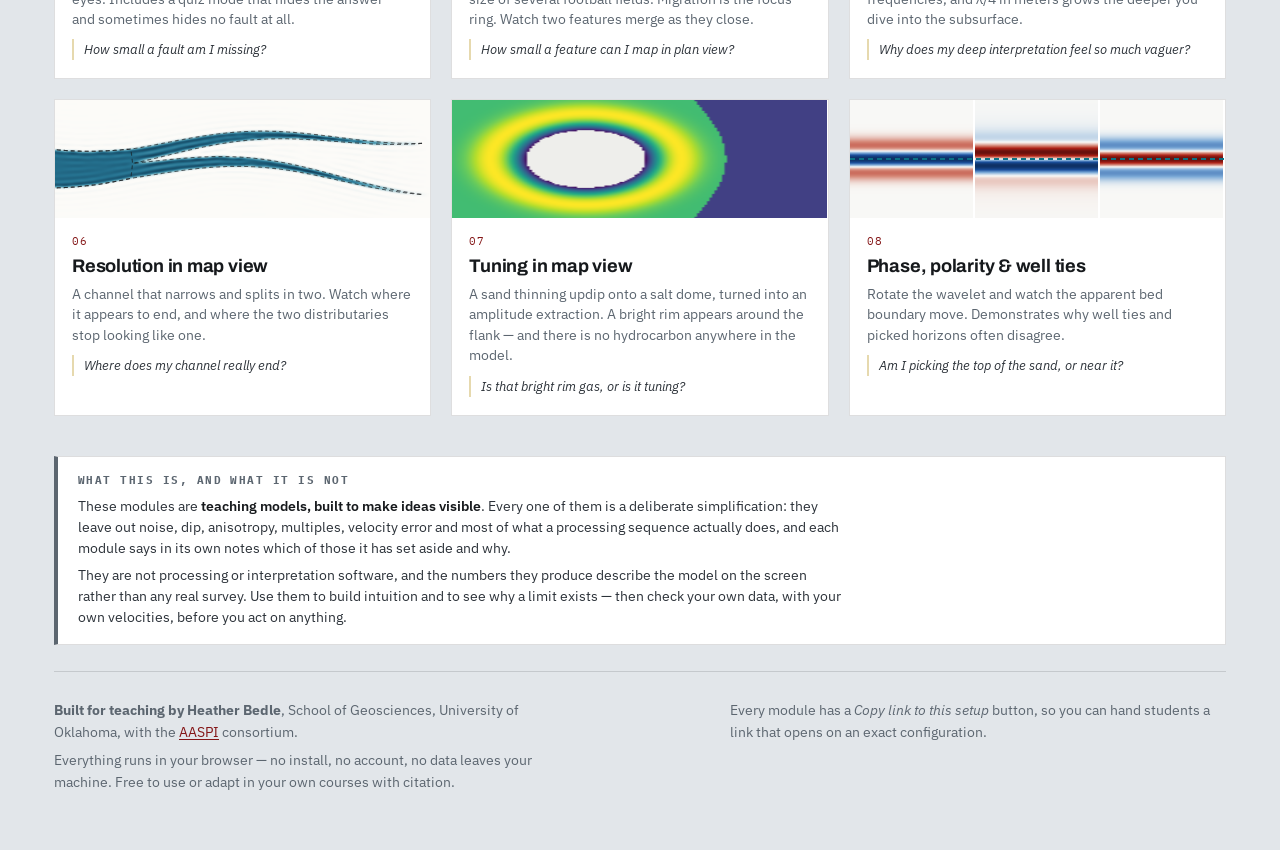
==== commit a2aa8e6e: "Update index.html" ====
--- a/index.html
+++ b/index.html
@@ -160,9 +160,9 @@
         <div class="card-body">
           <div class="card-no">07</div>
           <h3>Tuning in map view</h3>
-          <p>A channel with real thickness variation, turned into an amplitude extraction — so you can see
-            exactly how a thickness map goes wrong.</p>
-          <div class="q">Does bright mean thick?</div>
+          <p>A sand thinning updip onto a salt dome, turned into an amplitude extraction. A bright rim
+            appears around the flank — and there is no hydrocarbon anywhere in the model.</p>
+          <div class="q">Is that bright rim gas, or is it tuning?</div>
         </div>
       </a>
 
@@ -424,81 +424,82 @@
     const w = canvas.parentElement.clientWidth, h = 118;
     const ctx = SEIS.fitCanvas(canvas, w, h);
     ctx.clearRect(0, 0, w, h);
-    const NXn = 256, NYn = 128, FS = 0.34, KC = 0.708;
+    // the branching channel as the seismic images it, with the true outline
+    // over the top so the early fade-out is the thing you notice
+    const NXn = 256, NYn = 128, FS = 0.34, KC = 0.708, FX0 = 0.17, EDGE = 0.075;
     const w0 = 900, wend = 0, div = 700, res = 84;
     const XD = 4500, YD = XD * NYn / NXn;
+    const ramp = (fx) => fx <= 0 ? 0 : fx >= EDGE ? 1 : 0.5 - 0.5 * Math.cos(Math.PI * fx / EDGE);
     const shape = (fx) => {
-      if (fx < 0.04 || fx > 0.985) return null;
+      if (fx < 0 || fx > 0.985) return null;
       const yc = YD / 2 + 0.085 * YD * Math.sin(2 * Math.PI * fx * 1.25);
       const wS = Math.max(wend * 2.4, w0 * 0.62);
-      if (fx < FS) return [{ y: yc, w: w0 + (wS - w0) * (fx - 0.04) / (FS - 0.04) }];
+      if (fx < FS) return [{ y: yc, w: w0 + (wS - w0) * (fx / FS) }];
       const t = (fx - FS) / (0.985 - FS);
       const wb = wS * 0.5 + (wend - wS * 0.5) * t;
       if (wb <= 0.5) return null;
       const off = (wS * 0.5 + div * Math.pow(t, 1.25)) / 2;
       return [{ y: yc - off, w: wb }, { y: yc + off, w: wb }];
     };
-    const src = new Float64Array(NXn * NYn);
+    const re = new Float64Array(NXn * NYn), im = new Float64Array(NXn * NYn);
     for (let iy = 0; iy < NYn; iy++) for (let ix = 0; ix < NXn; ix++) {
-      const ls = shape((ix + 0.5) / NXn); if (!ls) continue;
+      const fx = (ix + 0.5) / NXn, ls = shape(fx); if (!ls) continue;
       const y = ((iy + 0.5) / NYn) * YD;
-      for (const L of ls) if (Math.abs(y - L.y) <= L.w / 2) { src[iy * NXn + ix] = 1; break; }
-    }
-    const re = new Float64Array(NXn * NYn), im = new Float64Array(NXn * NYn);
-    re.set(src);
+      for (const L of ls) if (Math.abs(y - L.y) <= L.w / 2) { re[iy * NXn + ix] = ramp(fx); break; }
+    }
     const rr = new Float64Array(NXn), ri = new Float64Array(NXn);
     const cr = new Float64Array(NYn), ci = new Float64Array(NYn);
     const rows = (inv) => { for (let iy = 0; iy < NYn; iy++) {
       for (let ix = 0; ix < NXn; ix++) { rr[ix] = re[iy * NXn + ix]; ri[ix] = im[iy * NXn + ix]; }
       SEIS.fft(rr, ri, inv);
       for (let ix = 0; ix < NXn; ix++) { re[iy * NXn + ix] = rr[ix]; im[iy * NXn + ix] = ri[ix]; } } };
-    const colsF = (inv) => { for (let ix = 0; ix < NXn; ix++) {
+    const cols = (inv) => { for (let ix = 0; ix < NXn; ix++) {
       for (let iy = 0; iy < NYn; iy++) { cr[iy] = re[iy * NXn + ix]; ci[iy] = im[iy * NXn + ix]; }
       SEIS.fft(cr, ci, inv);
       for (let iy = 0; iy < NYn; iy++) { re[iy * NXn + ix] = cr[iy]; im[iy * NXn + ix] = ci[iy]; } } };
-    rows(false); colsF(false);
+    rows(false); cols(false);
     const dx = XD / NXn, dy = YD / NYn, kc = KC / res;
     for (let iy = 0; iy < NYn; iy++) {
       const ky = Math.abs((iy <= NYn / 2 ? iy : iy - NYn) / (NYn * dy));
       for (let ix = 0; ix < NXn; ix++) {
         const kx = Math.abs((ix <= NXn / 2 ? ix : ix - NXn) / (NXn * dx));
         const q = Math.hypot(kx / kc, ky / kc);
-        const wgt = q <= 1 ? 1 : q >= 1.15 ? 0 : 0.5 + 0.5 * Math.cos(Math.PI * (q - 1) / 0.15);
-        re[iy * NXn + ix] *= wgt; im[iy * NXn + ix] *= wgt;
+        const wt = q <= 1 ? 1 : q >= 1.15 ? 0 : 0.5 + 0.5 * Math.cos(Math.PI * (q - 1) / 0.15);
+        re[iy * NXn + ix] *= wt; im[iy * NXn + ix] *= wt;
       }
     }
-    colsF(true); rows(true);
+    cols(true); rows(true);
     const stops = [[252,251,248],[226,236,238],[170,208,216],[96,168,188],[38,116,146],[16,58,84]];
-    const off2 = document.createElement('canvas');
-    off2.width = NXn; off2.height = NYn;
-    const octx = off2.getContext('2d');
-    const img = octx.createImageData(NXn, NYn);
+    const ix0 = Math.round(FX0 * NXn), NXD = NXn - ix0;
+    const off = document.createElement('canvas');
+    off.width = NXD; off.height = NYn;
+    const octx = off.getContext('2d');
+    const img = octx.createImageData(NXD, NYn);
     let mx = 1e-9;
     for (let i = 0; i < re.length; i++) mx = Math.max(mx, re[i]);
-    for (let i = 0; i < NXn * NYn; i++) {
-      const u = Math.max(0, Math.min(1, re[i] / mx)) * (stops.length - 1);
+    for (let iy = 0; iy < NYn; iy++) for (let ix = 0; ix < NXD; ix++) {
+      const u = Math.max(0, Math.min(1, re[iy * NXn + ix + ix0] / mx)) * (stops.length - 1);
       const k = Math.min(stops.length - 2, Math.floor(u)), f = u - k;
-      const a = stops[k], b = stops[k + 1];
-      img.data[i * 4] = a[0] + (b[0] - a[0]) * f;
-      img.data[i * 4 + 1] = a[1] + (b[1] - a[1]) * f;
-      img.data[i * 4 + 2] = a[2] + (b[2] - a[2]) * f;
-      img.data[i * 4 + 3] = 255;
+      const a = stops[k], b = stops[k + 1], q = iy * NXD + ix;
+      img.data[q * 4] = a[0] + (b[0] - a[0]) * f;
+      img.data[q * 4 + 1] = a[1] + (b[1] - a[1]) * f;
+      img.data[q * 4 + 2] = a[2] + (b[2] - a[2]) * f;
+      img.data[q * 4 + 3] = 255;
     }
     octx.putImageData(img, 0, 0);
     ctx.imageSmoothingEnabled = true;
-    ctx.drawImage(off2, 0, 0, w, h);
-    // the channel that is really there, over the one the seismic shows
+    ctx.drawImage(off, 0, 0, w, h);
     ctx.save();
-    ctx.strokeStyle = 'rgba(22,25,28,.6)'; ctx.lineWidth = 1.1;
+    ctx.strokeStyle = 'rgba(22,25,28,.65)'; ctx.lineWidth = 1.1;
     ctx.setLineDash([4, 3]);
     [-1, 1].forEach((side) => [0, 1].forEach((br) => {
       ctx.beginPath();
       let pen = false;
-      for (let i = 0; i < NXn; i++) {
+      for (let i = ix0; i < NXn; i++) {
         const fx = (i + 0.5) / NXn, ls = shape(fx);
         if (!ls) { if (pen) { ctx.stroke(); pen = false; } continue; }
         const Lb = ls[Math.min(br, ls.length - 1)];
-        const x = fx * w, y = ((Lb.y + side * Lb.w / 2) / YD) * h;
+        const x = ((fx - FX0) / (1 - FX0)) * w, y = ((Lb.y + side * Lb.w / 2) / YD) * h;
         pen ? ctx.lineTo(x, y) : ctx.moveTo(x, y);
         pen = true;
       }
@@ -580,37 +581,51 @@
     const w = canvas.parentElement.clientWidth, h = 118;
     const ctx = SEIS.fitCanvas(canvas, w, h);
     ctx.clearRect(0, 0, w, h);
-    // a channel whose bright rails run along its flanks, not down its axis
-    const V = 2600, f = 30, hmax = 42, wid = 620, sinu = 240, taper = 0.30;
-    const YD = 1700, XD = 2 * YD;
+    // a sand lapping onto a salt dome: the bright ring is tuning, not fluid
+    const XD = 7000, YD = 4600, XC = 2500, YC = YD / 2, RD = 1500, ZREF = 2600;
+    const hmax = 55, taper = 1800, pinch = 1100, relief = 600, dip = 34, contact = 2660;
+    const V = 2700, f = 25;
     const wav = SEIS.makeWavelet({ type: 'ricker', f });
-    const thk = (fx, fy) => {
-      const yc = YD / 2 + sinu * Math.sin(2 * Math.PI * fx * 1.15);
-      const d = Math.abs(fy * YD - yc), hw = wid / 2;
-      if (d >= hw) return 0;
-      return hmax * (taper + (1 - taper) * (1 - fx)) * Math.pow(1 - (d / hw) * (d / hw), 0.7);
+    const rad = (x, y) => Math.hypot(x - XC, y - YC);
+    const thk = (x, y) => {
+      const r = rad(x, y);
+      return r <= pinch ? 0 : hmax * Math.min(1, (r - pinch) / taper);
     };
-    const NL = 90, hTop = hmax * 1.05, lut = new Float32Array(NL + 1);
-    for (let i = 0; i <= NL; i++) {
-      const gap = 2 * ((i / NL) * hTop) / V;
-      let best = 0;
-      for (let tt = -wav.halfLength; tt <= gap + wav.halfLength; tt += 0.0006) {
-        const v = 0.13 * wav.fn(tt) - 0.13 * wav.fn(tt - gap);
-        if (v > best) best = v;
+    const dep = (x, y) => ZREF + (dip / 1000) * (x - XC)
+      - relief * Math.exp(-(rad(x, y) * rad(x, y)) / (RD * RD));
+    // tabulate amplitude against thickness once per fluid, rather than
+    // convolving at every one of fifteen thousand map cells
+    const NL = 80, hTop = hmax * 1.05, lut = {};
+    [['brine', -0.055, 0.055], ['gas', -0.20, 0.20]].forEach(([k, r1, r2]) => {
+      const arr = new Float32Array(NL + 1);
+      for (let i = 0; i <= NL; i++) {
+        const gap = 2 * ((i / NL) * hTop) / V;
+        let best = 0;
+        for (let t = -wav.halfLength; t <= gap + wav.halfLength; t += 0.0006) {
+          const v = r1 * wav.fn(t) + r2 * wav.fn(t - gap);
+          if (Math.sign(v) === Math.sign(r1) && Math.abs(v) > Math.abs(best)) best = v;
+        }
+        arr[i] = Math.abs(best);
       }
-      lut[i] = best;
-    }
-    const ampOf = (hh) => {
+      lut[k] = arr;
+    });
+    const amp = (hh, gas) => {
       const q = Math.max(0, Math.min(1, hh / hTop)) * NL;
       const i = Math.min(NL - 1, Math.floor(q)), fr = q - i;
-      return lut[i] + (lut[i + 1] - lut[i]) * fr;
+      const a = lut[gas ? 'gas' : 'brine'];
+      return a[i] + (a[i + 1] - a[i]) * fr;
     };
-    const stops = [[252,250,246],[253,231,160],[247,190,90],[233,131,60],[196,60,45],[110,16,20]];
-    const NXm = 150, NYm = 90;
+    const stops = [[68,1,84],[72,40,120],[62,74,137],[49,104,142],[38,130,142],
+                   [31,158,137],[53,183,121],[109,205,89],[180,222,44],[253,231,37]];
+    const NXm = 150, NYm = 98;
     const vals = new Float32Array(NXm * NYm);
     let mx = 1e-9;
     for (let iy = 0; iy < NYm; iy++) for (let ix = 0; ix < NXm; ix++) {
-      const a = ampOf(thk((ix + 0.5) / NXm, (iy + 0.5) / NYm));
+      const x = ((ix + 0.5) / NXm) * XD, y = ((iy + 0.5) / NYm) * YD;
+      const hh = thk(x, y);
+      if (hh <= 0.5) { vals[iy * NXm + ix] = -1; continue; }
+      const gas = dep(x, y) < contact;
+      const a = amp(hh, gas);
       vals[iy * NXm + ix] = a; mx = Math.max(mx, a);
     }
     const off = document.createElement('canvas');
@@ -618,12 +633,16 @@
     const octx = off.getContext('2d');
     const img = octx.createImageData(NXm, NYm);
     for (let i = 0; i < NXm * NYm; i++) {
-      const q = Math.max(0, Math.min(1, vals[i] / mx)) * (stops.length - 1);
-      const k = Math.min(stops.length - 2, Math.floor(q)), fr = q - k;
-      const a = stops[k], b = stops[k + 1];
-      img.data[i * 4] = a[0] + (b[0] - a[0]) * fr;
-      img.data[i * 4 + 1] = a[1] + (b[1] - a[1]) * fr;
-      img.data[i * 4 + 2] = a[2] + (b[2] - a[2]) * fr;
+      if (vals[i] < 0) {
+        img.data[i * 4] = 238; img.data[i * 4 + 1] = 238; img.data[i * 4 + 2] = 235;
+      } else {
+        const u = Math.max(0, Math.min(1, vals[i] / mx)) * (stops.length - 1);
+        const k = Math.min(stops.length - 2, Math.floor(u)), f2 = u - k;
+        const a = stops[k], b = stops[k + 1];
+        img.data[i * 4] = a[0] + (b[0] - a[0]) * f2;
+        img.data[i * 4 + 1] = a[1] + (b[1] - a[1]) * f2;
+        img.data[i * 4 + 2] = a[2] + (b[2] - a[2]) * f2;
+      }
       img.data[i * 4 + 3] = 255;
     }
     octx.putImageData(img, 0, 0);
--- a/assets/style.css
+++ b/assets/style.css
@@ -268,6 +268,25 @@
 }
 .flag.next { background: var(--crimson); }
 
+/* --- next module ---------------------------------------------------------- */
+
+.nextup {
+  background: var(--panel);
+  border: 1px solid var(--rule);
+  border-left: 4px solid var(--crimson);
+  padding: 16px 20px 18px;
+  margin: 26px 0 2px;
+}
+.nextup .eyebrow { margin-bottom: 9px; }
+.nextup h3 {
+  font-family: var(--display); font-weight: 700; font-size: 1.24rem;
+  margin: 0 0 7px; letter-spacing: -0.012em; line-height: 1.2;
+}
+.nextup h3 a { color: var(--ink); text-decoration: none; }
+.nextup h3 a:hover { color: var(--crimson); }
+.nextup p { margin: 0 0 13px; font-size: 14.5px; color: var(--ink-soft); max-width: 82ch; }
+.nextup .btn { margin-right: 8px; }
+
 /* --- disclaimer ---------------------------------------------------------- */
 
 .disclaimer {
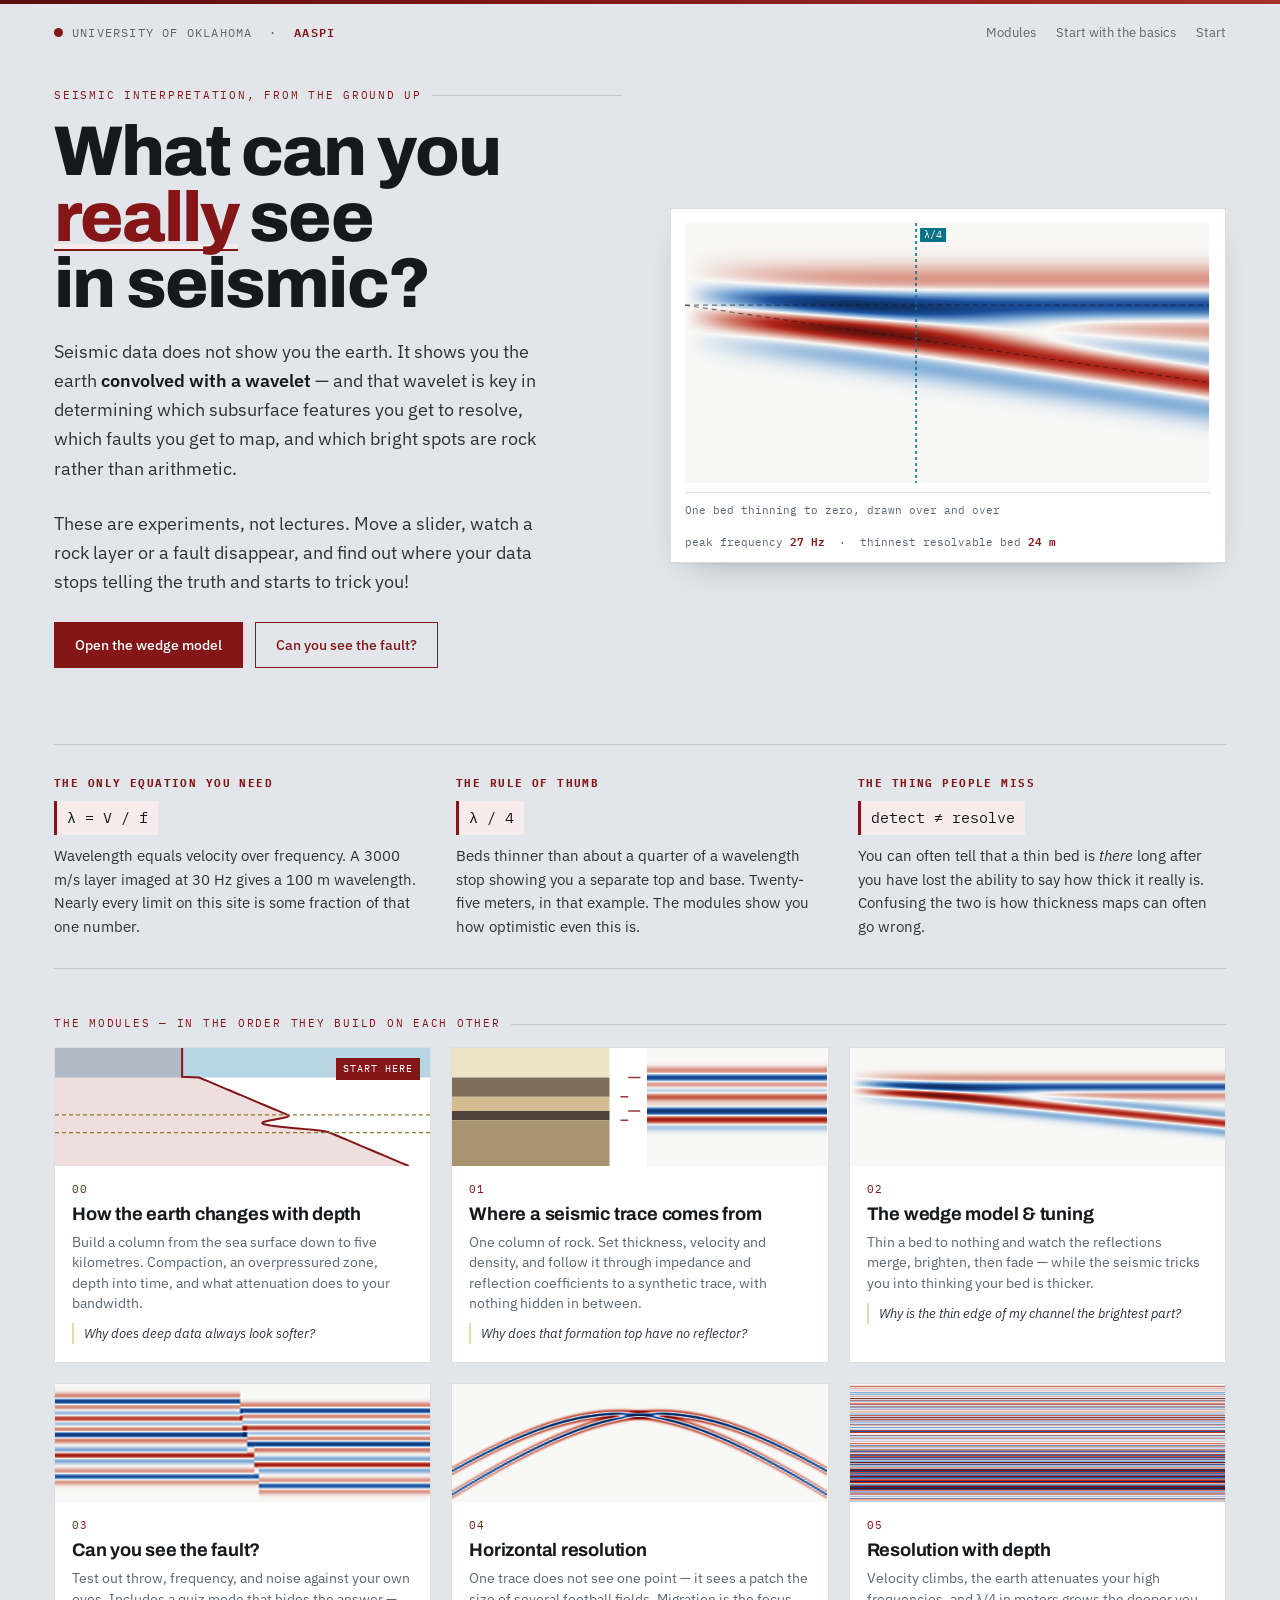
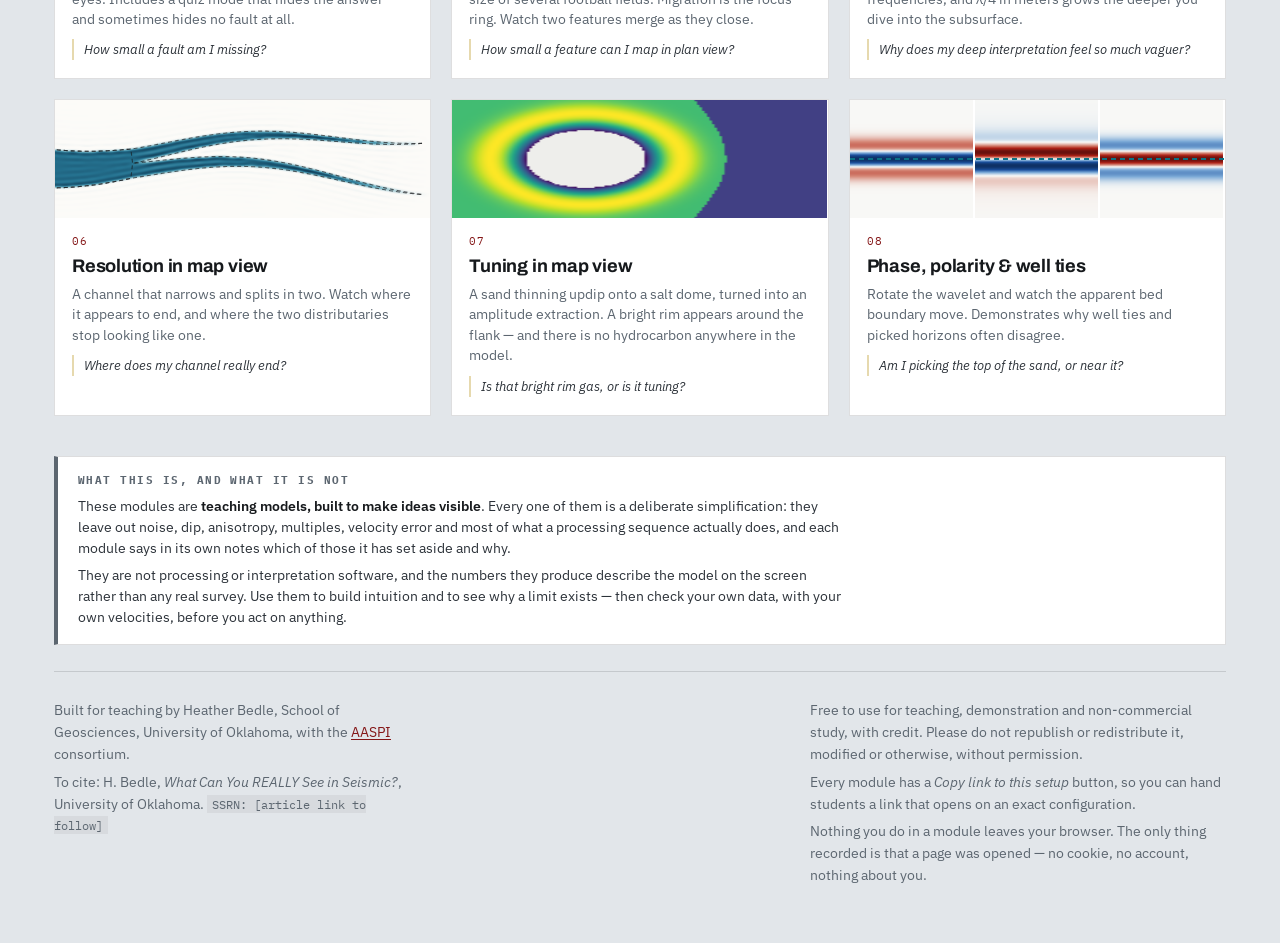
==== commit 31f9b3ac: "Add files via upload" ====
--- a/index.html
+++ b/index.html
@@ -193,20 +193,26 @@
 
   <footer>
     <div class="foot-grid">
-      <div>
-        <p><strong>Built for teaching by Heather Bedle</strong>, School of Geosciences, University of Oklahoma,
-          with the <a href="https://www.ou.edu/mcee/labs/aaspi">AASPI</a> consortium.</p>
-        <p>Everything runs in your browser — no install, no account, no data leaves your machine.
-          Free to use or adapt in your own courses with citation.</p>
+      <div style="flex:1 1 330px;max-width:46ch">
+        <p>Built for teaching by Heather Bedle, School of Geosciences, University of Oklahoma, with the
+          <a href="https://www.ou.edu/mcee/labs/aaspi">AASPI</a> consortium.</p>
+        <p>To cite: H. Bedle, <i>What Can You REALLY See in Seismic?</i>, University of
+          Oklahoma. <span class="k">SSRN: [article link to follow]</span></p>
       </div>
-      <div>
-        <p>Every module has a <em>Copy link to this setup</em> button, so you can hand students a link that
-          opens on an exact configuration.</p>
+      <div style="flex:1 1 330px;max-width:52ch">
+        <p>Free to use for teaching, demonstration and non-commercial
+          study, with credit. Please do not republish or redistribute it, modified or otherwise, without
+          permission.</p>
+        <p>Every module has a <em>Copy link to this setup</em> button, so you can hand students a link
+          that opens on an exact configuration.</p>
+        <p>Nothing you do in a module leaves your browser. The only thing recorded is that a
+          page was opened &mdash; no cookie, no account, nothing about you.</p>
       </div>
     </div>
   </footer>
 </div>
 
+<script src="assets/count.js"></script>
 <script src="assets/seismic.js"></script>
 <script>
 (function () {
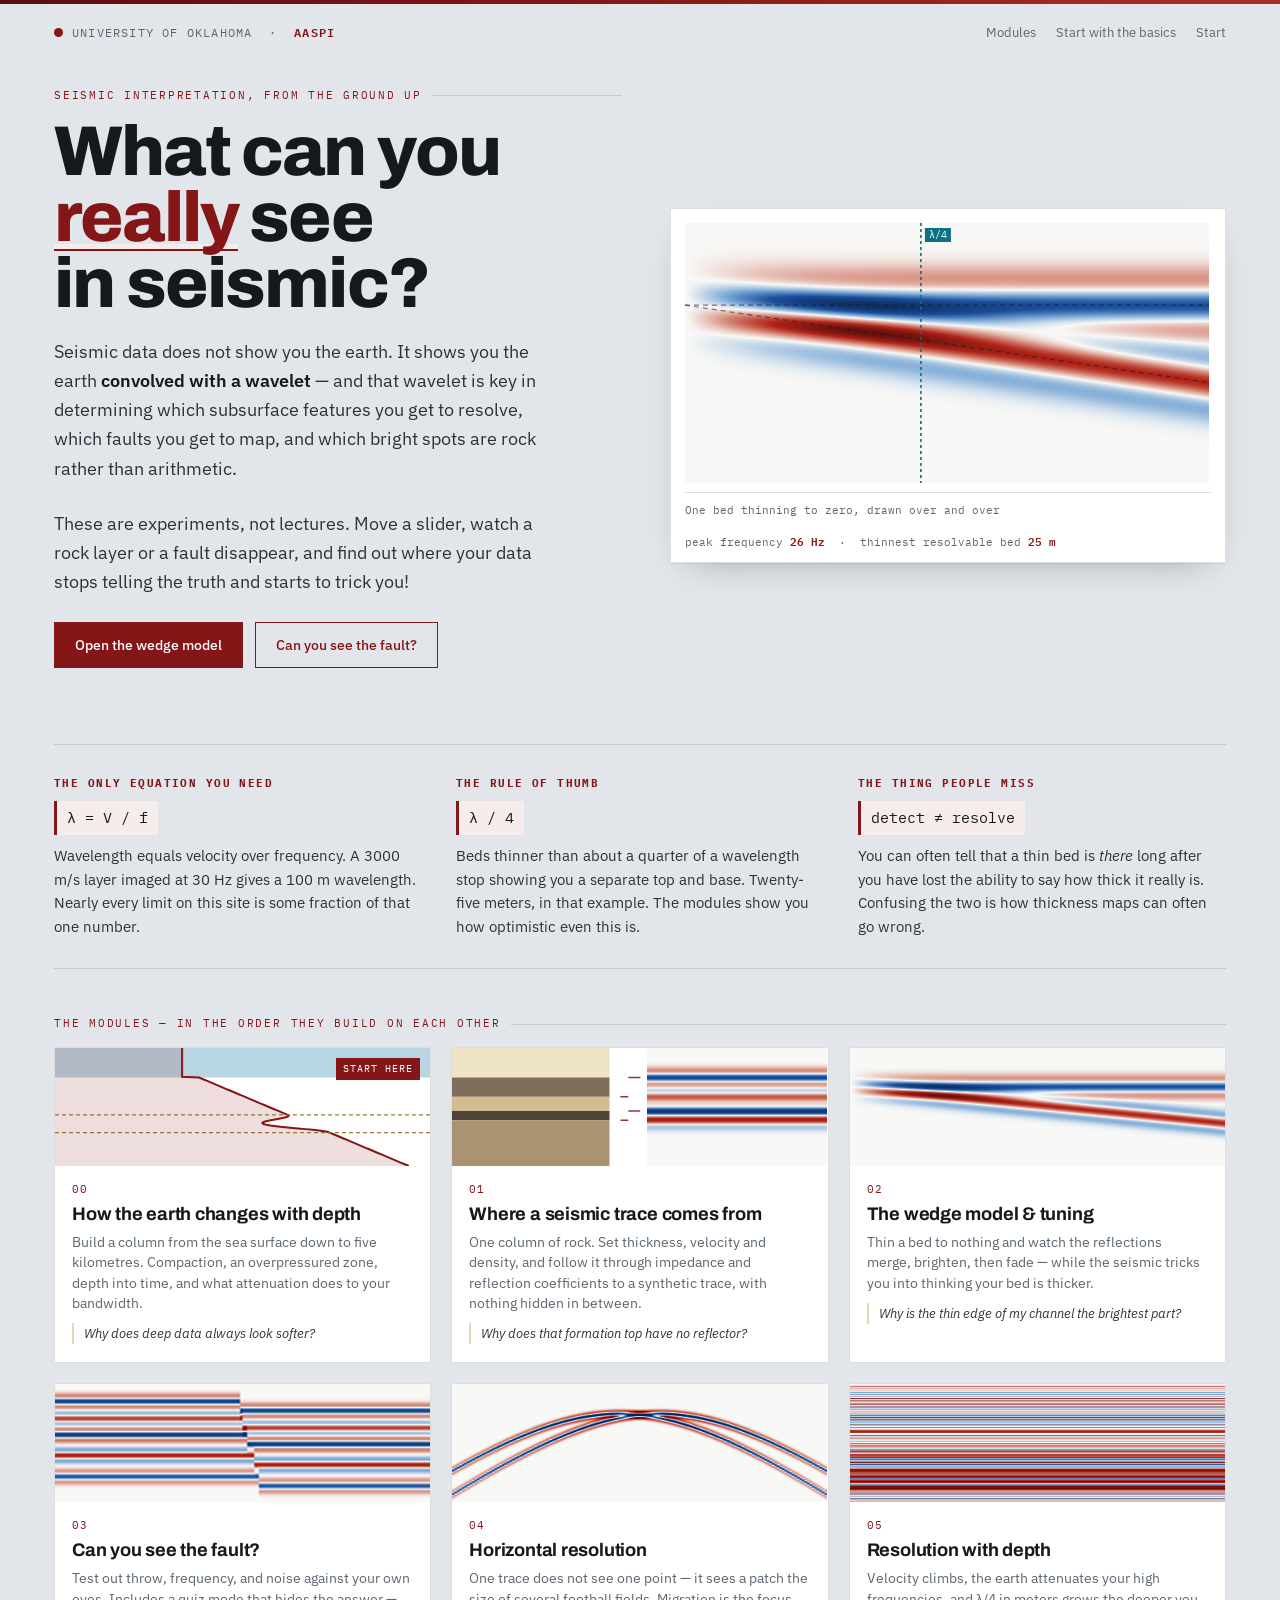
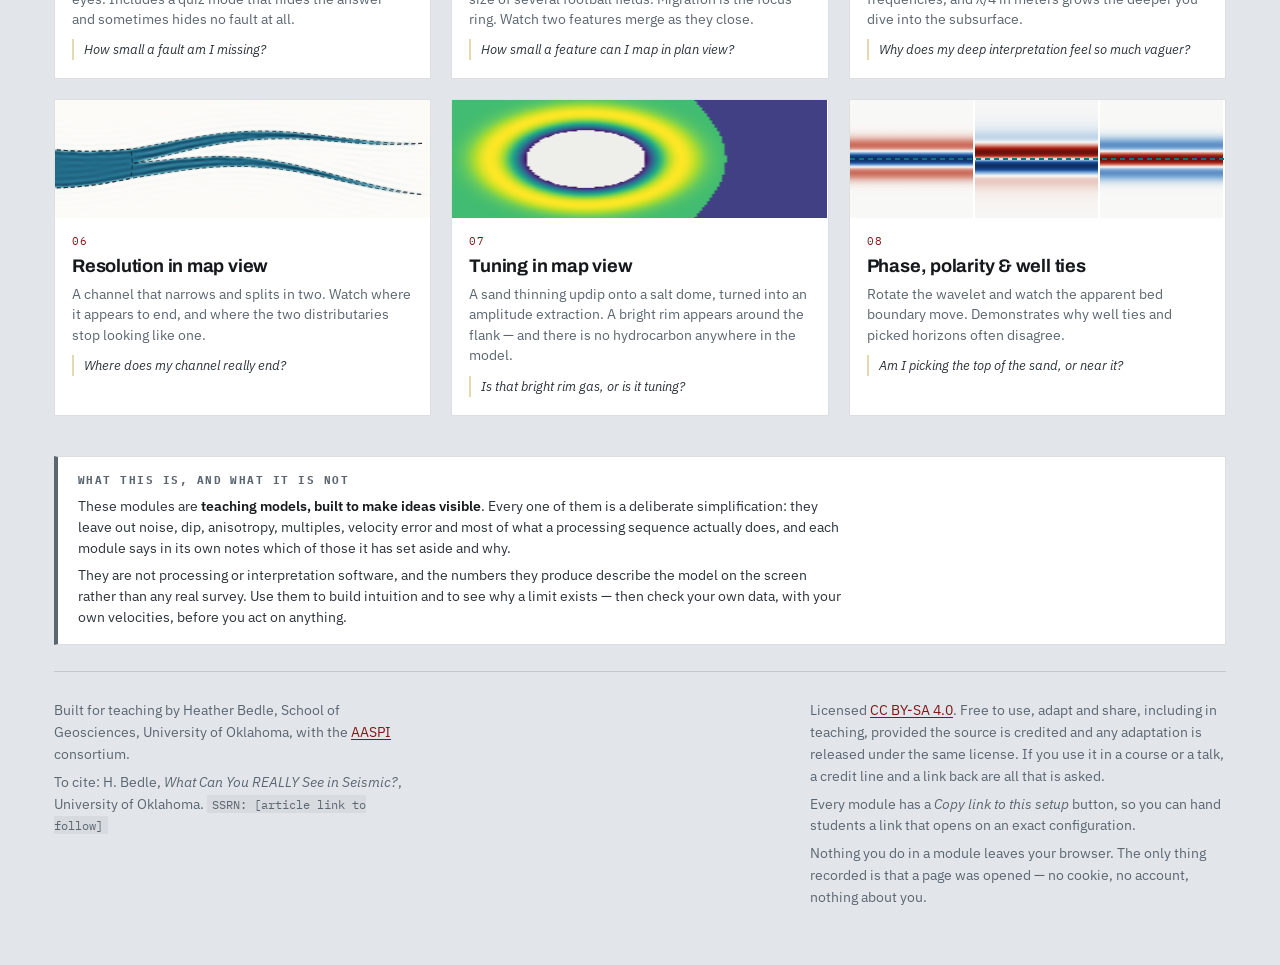
==== commit 2b8edbb3: "Add files via upload" ====
--- a/index.html
+++ b/index.html
@@ -200,9 +200,10 @@
           Oklahoma. <span class="k">SSRN: [article link to follow]</span></p>
       </div>
       <div style="flex:1 1 330px;max-width:52ch">
-        <p>Free to use for teaching, demonstration and non-commercial
-          study, with credit. Please do not republish or redistribute it, modified or otherwise, without
-          permission.</p>
+        <p>Licensed <a href="https://creativecommons.org/licenses/by-sa/4.0/">CC BY-SA 4.0</a>. Free to
+          use, adapt and share, including in teaching, provided the source is credited and any adaptation
+          is released under the same license. If you use it in a course or a talk, a credit line and a
+          link back are all that is asked.</p>
         <p>Every module has a <em>Copy link to this setup</em> button, so you can hand students a link
           that opens on an exact configuration.</p>
         <p>Nothing you do in a module leaves your browser. The only thing recorded is that a
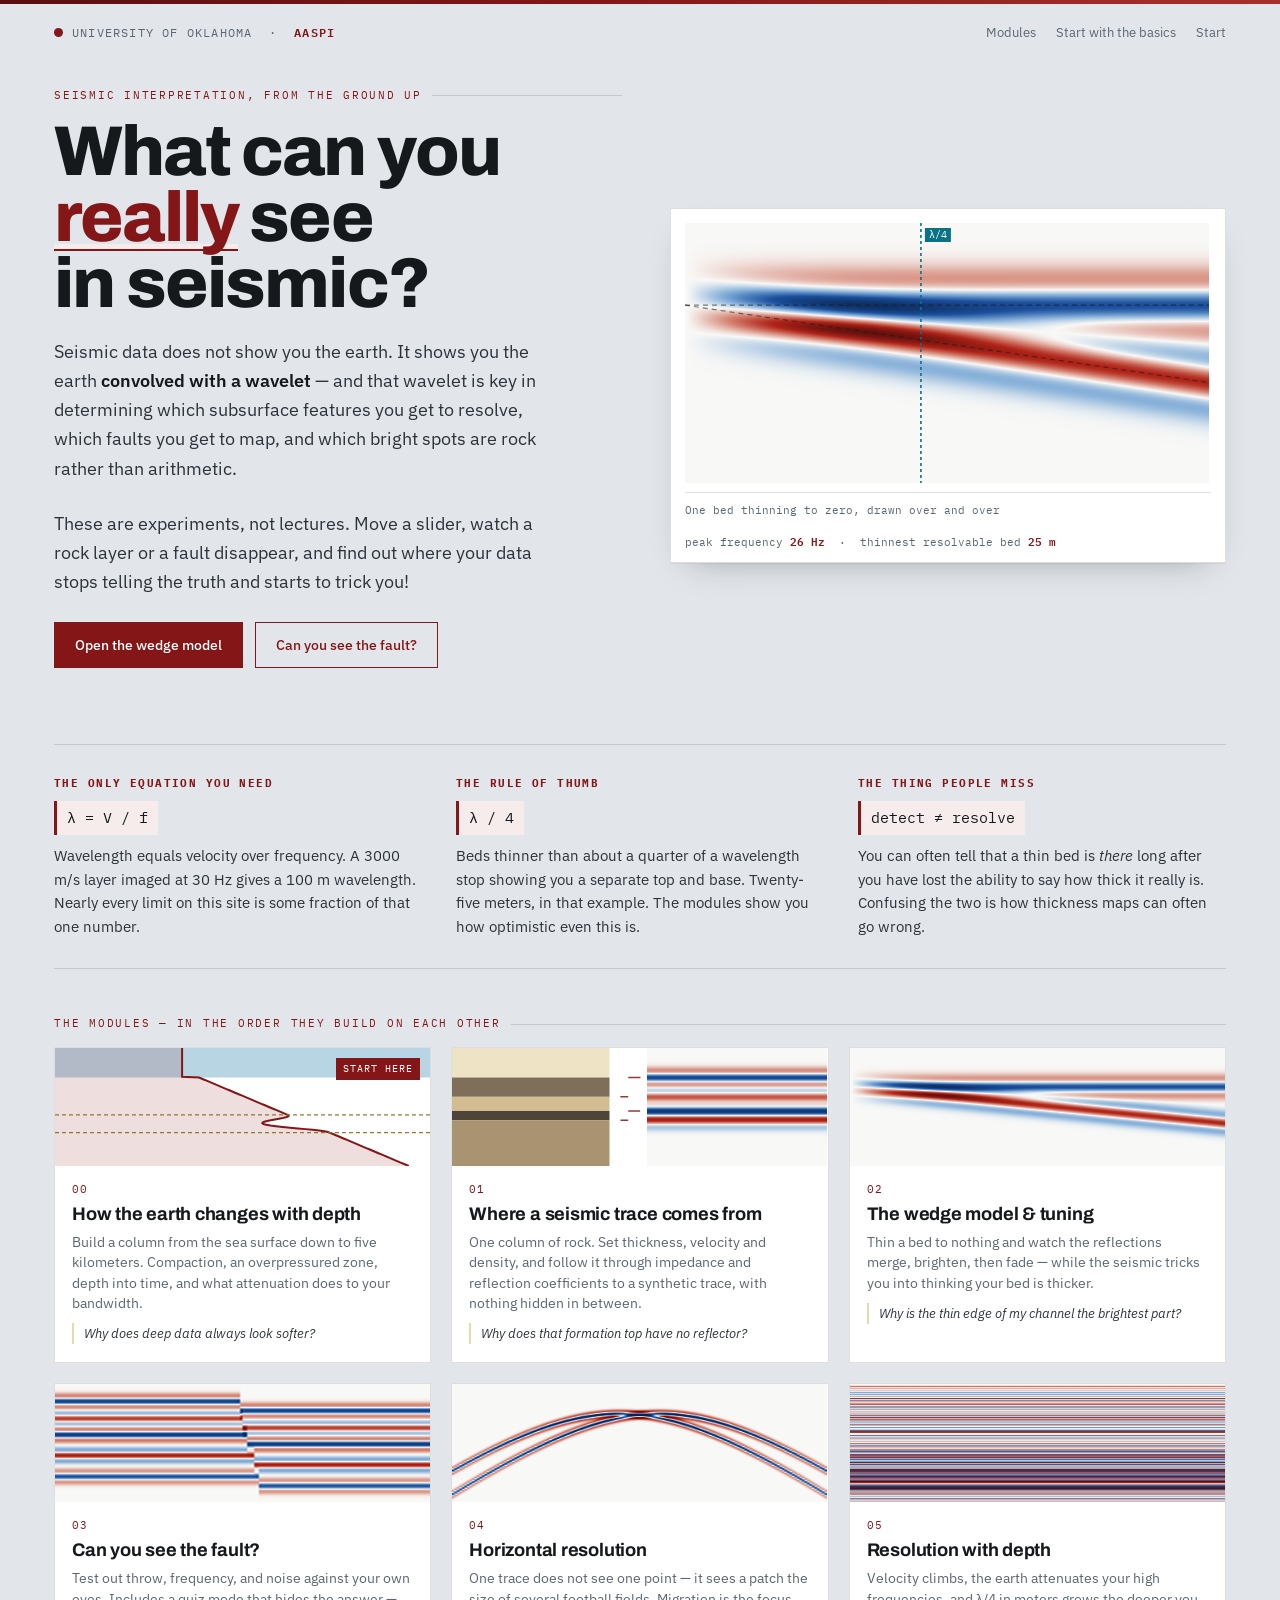
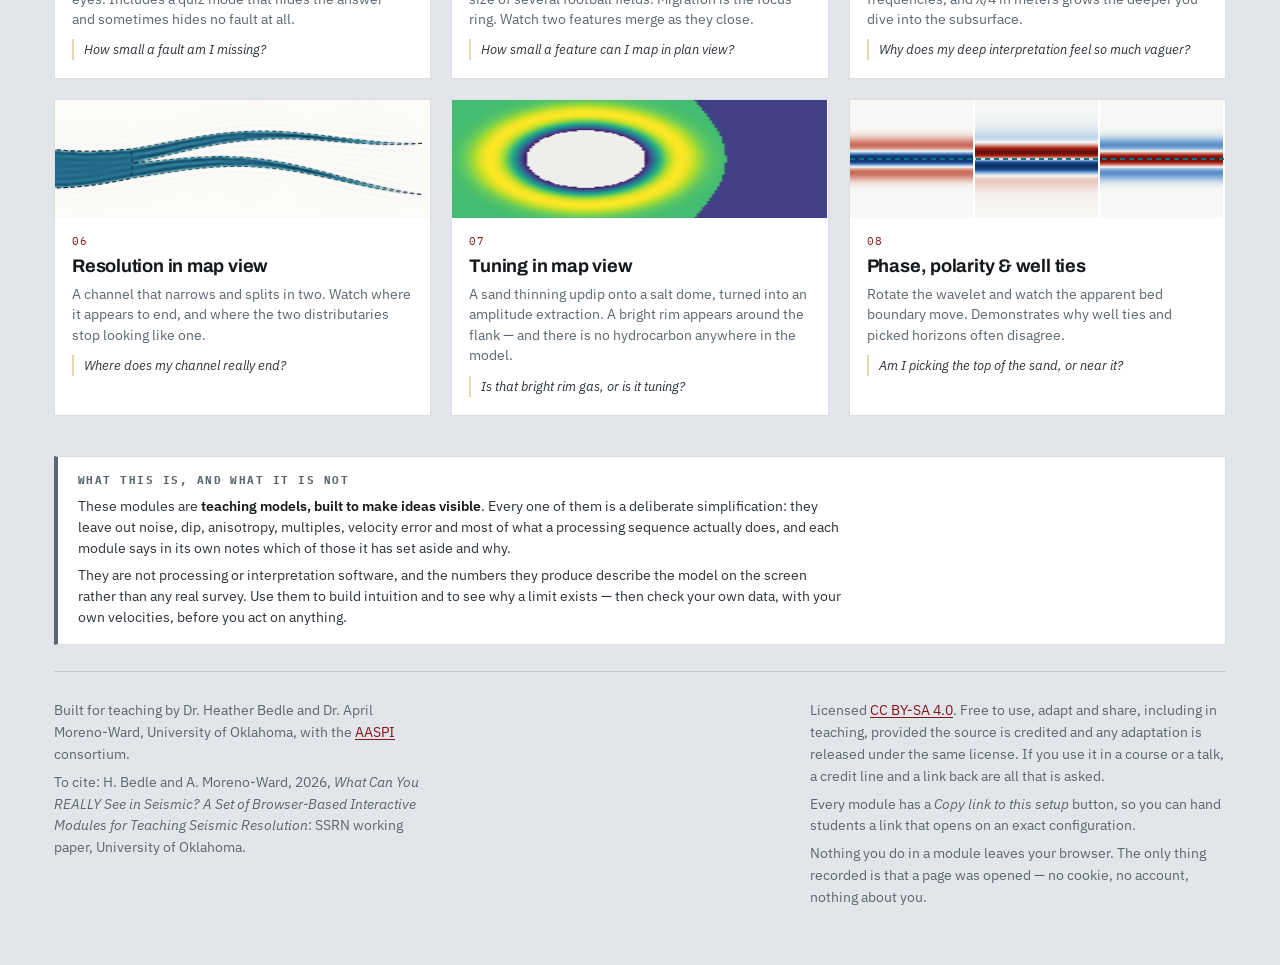
==== commit 0c1dd32a: "Add files via upload" ====
--- a/index.html
+++ b/index.html
@@ -83,7 +83,7 @@
         <div class="card-body">
           <div class="card-no">00</div>
           <h3>How the earth changes with depth</h3>
-          <p>Build a column from the sea surface down to five kilometres. Compaction, an overpressured zone,
+          <p>Build a column from the sea surface down to five kilometers. Compaction, an overpressured zone,
             depth into time, and what attenuation does to your bandwidth.</p>
           <div class="q">Why does deep data always look softer?</div>
         </div>
@@ -194,10 +194,11 @@
   <footer>
     <div class="foot-grid">
       <div style="flex:1 1 330px;max-width:46ch">
-        <p>Built for teaching by Heather Bedle, School of Geosciences, University of Oklahoma, with the
-          <a href="https://www.ou.edu/mcee/labs/aaspi">AASPI</a> consortium.</p>
-        <p>To cite: H. Bedle, <i>What Can You REALLY See in Seismic?</i>, University of
-          Oklahoma. <span class="k">SSRN: [article link to follow]</span></p>
+        <p>Built for teaching by Dr. Heather Bedle and Dr. April Moreno-Ward, University of Oklahoma,
+          with the <a href="https://www.ou.edu/mcee/labs/aaspi">AASPI</a> consortium.</p>
+        <p>To cite: H. Bedle and A. Moreno-Ward, 2026, <i>What Can You REALLY See in Seismic? A Set of
+          Browser-Based Interactive Modules for Teaching Seismic Resolution</i>: SSRN working paper,
+          University of Oklahoma.</p>
       </div>
       <div style="flex:1 1 330px;max-width:52ch">
         <p>Licensed <a href="https://creativecommons.org/licenses/by-sa/4.0/">CC BY-SA 4.0</a>. Free to
--- a/assets/style.css
+++ b/assets/style.css
@@ -554,7 +554,11 @@
 }
 
 /* teaching blocks */
-.teach { display: grid; grid-template-columns: 1.12fr 1fr; gap: 22px; padding: 30px 0 10px; }
+/* The bar above the teaching blocks, carrying the pop-out button. */
+.teach-head { display: flex; align-items: center; gap: 12px; flex-wrap: wrap; padding: 26px 0 0; }
+.teach-head .hint { font-size: 12.5px; color: var(--crimson); }
+
+.teach { display: grid; grid-template-columns: 1.12fr 1fr; gap: 22px; padding: 14px 0 10px; }
 @media (min-width: 1100px) {
   .takeaway ul { columns: 2; column-gap: 26px; }
   .takeaway li { break-inside: avoid; }
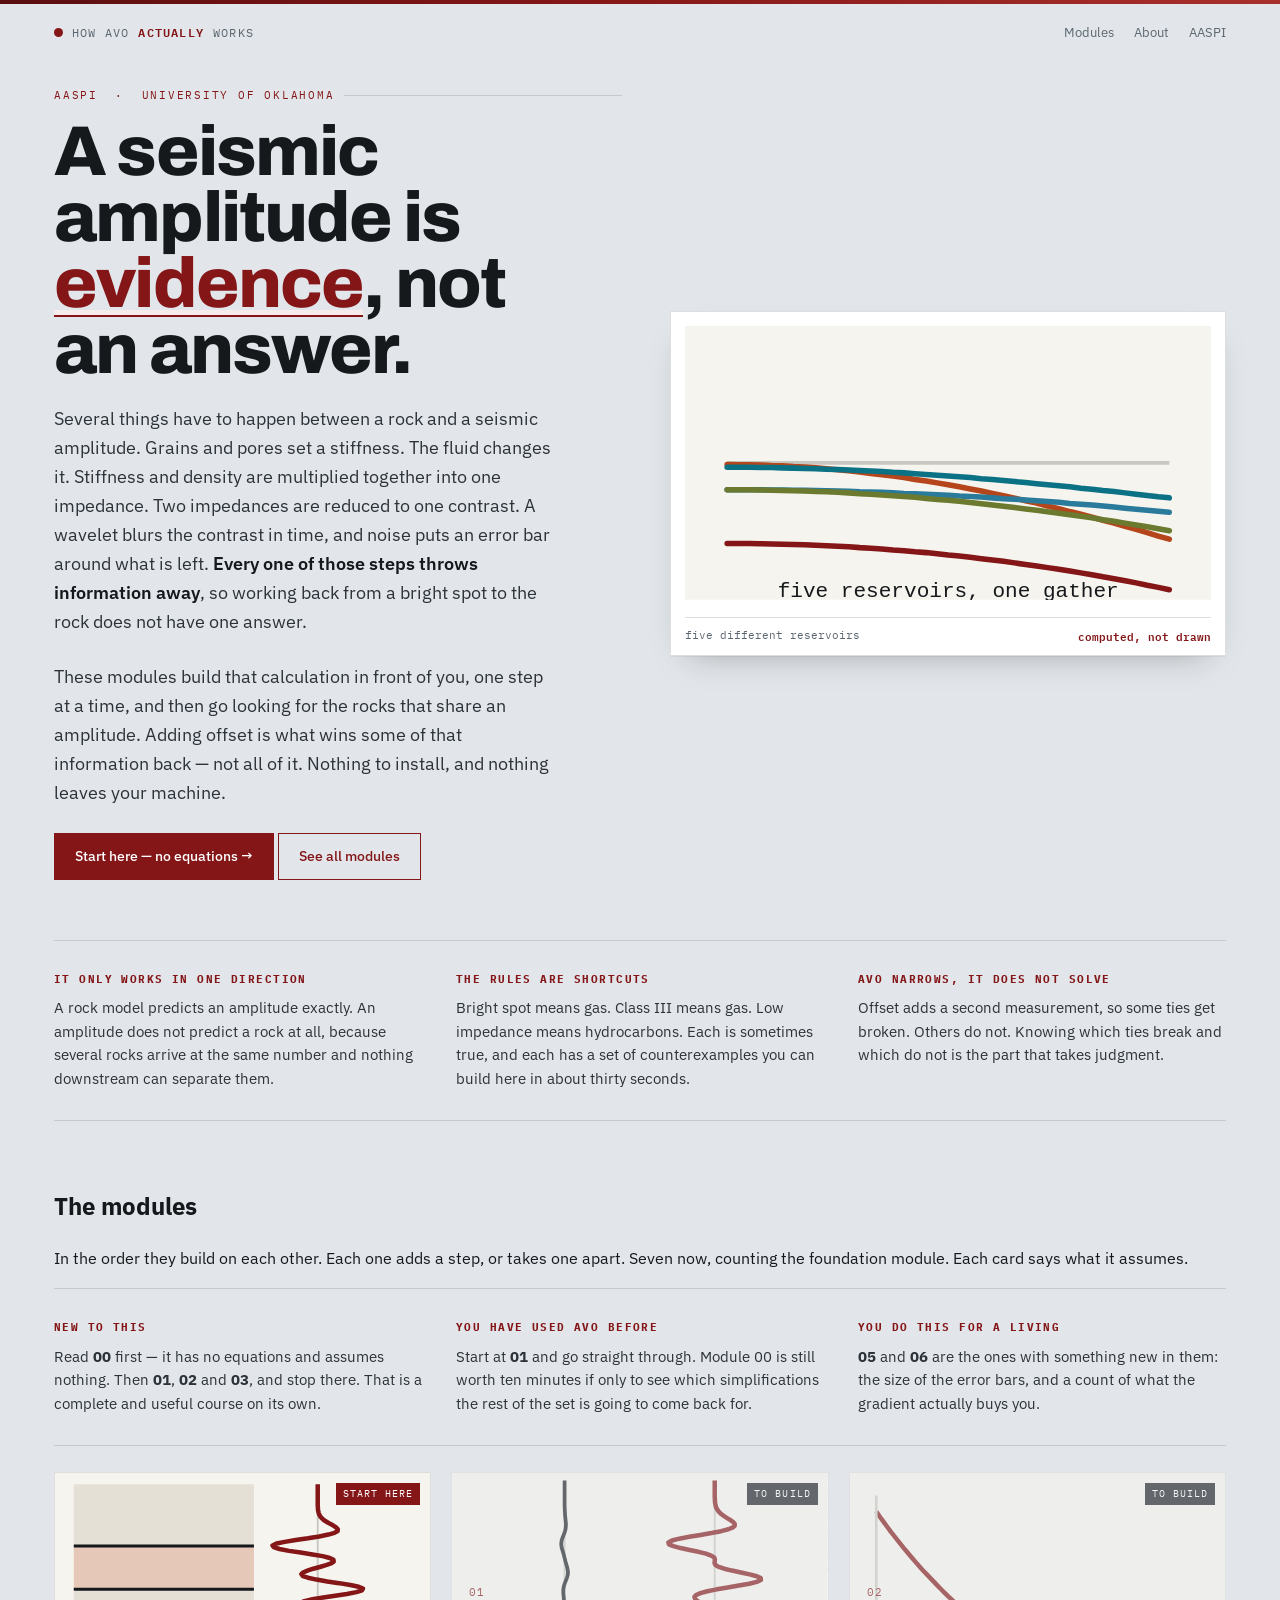
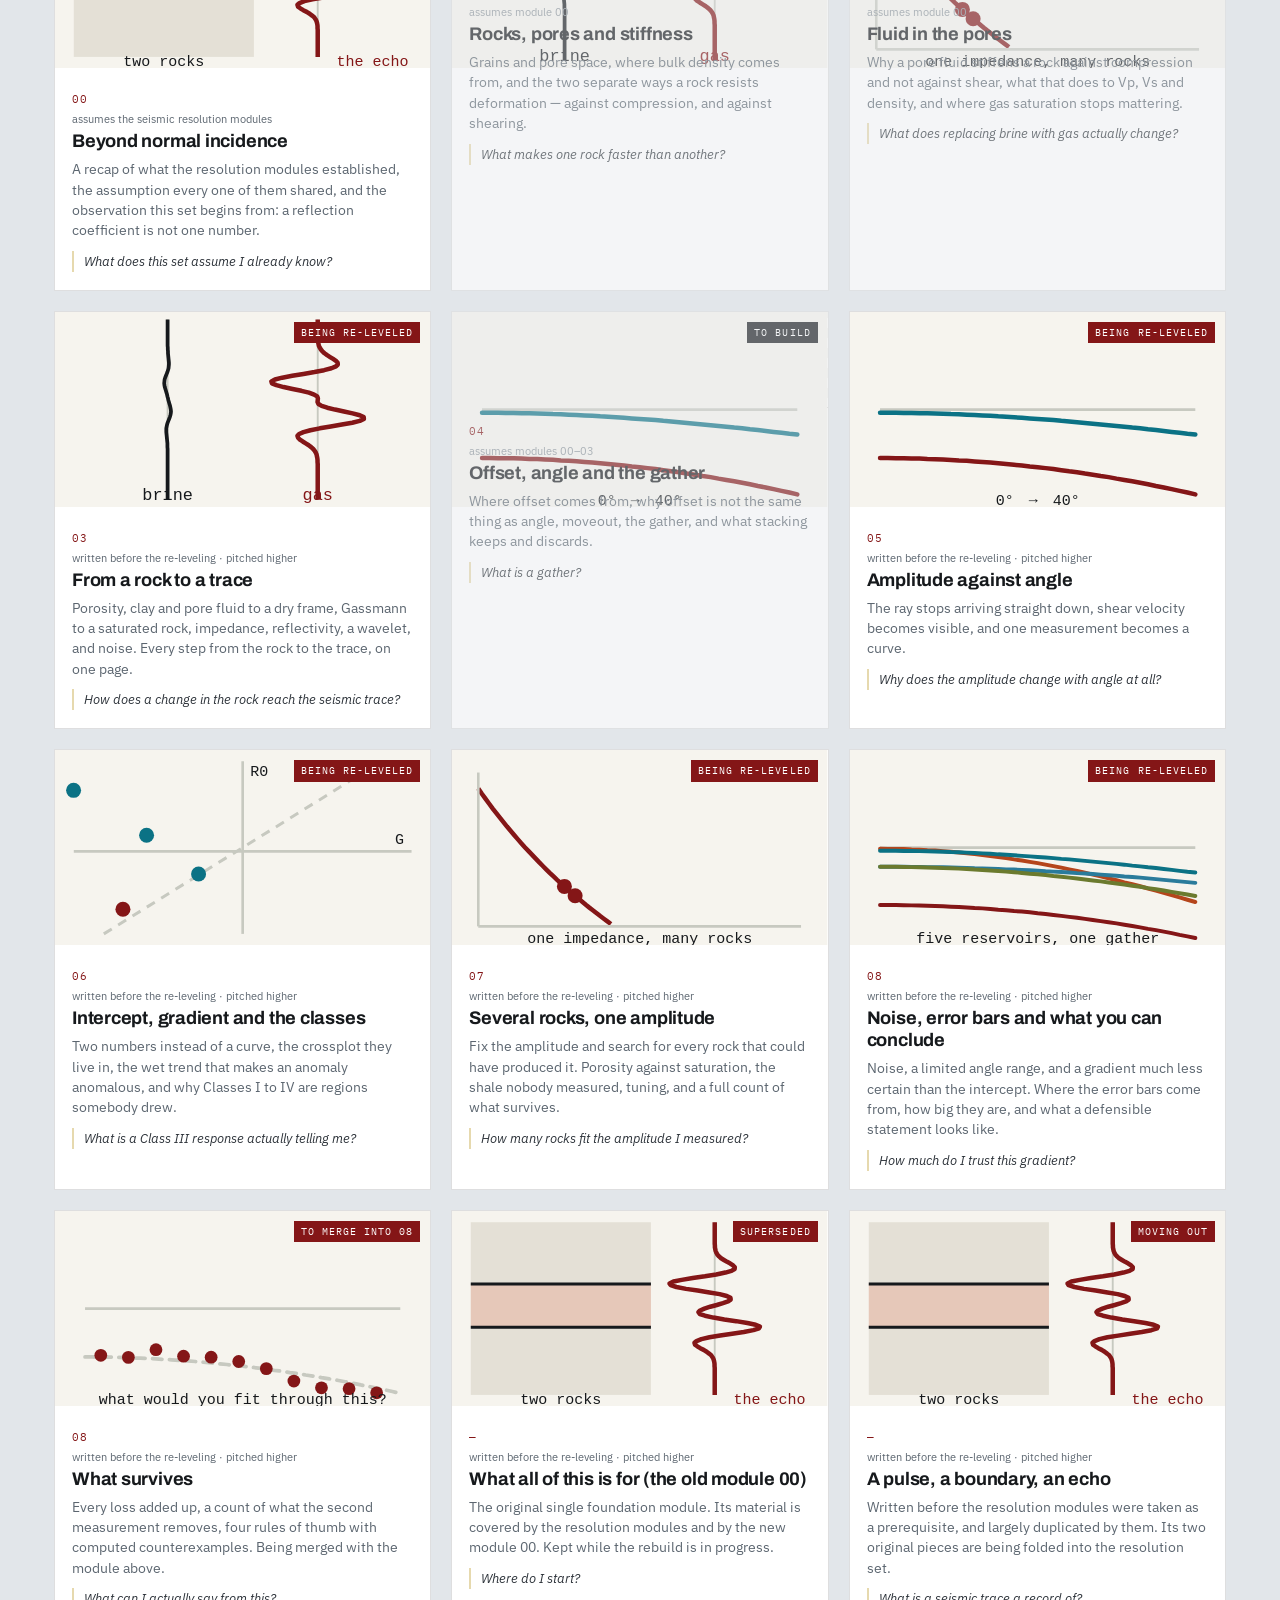
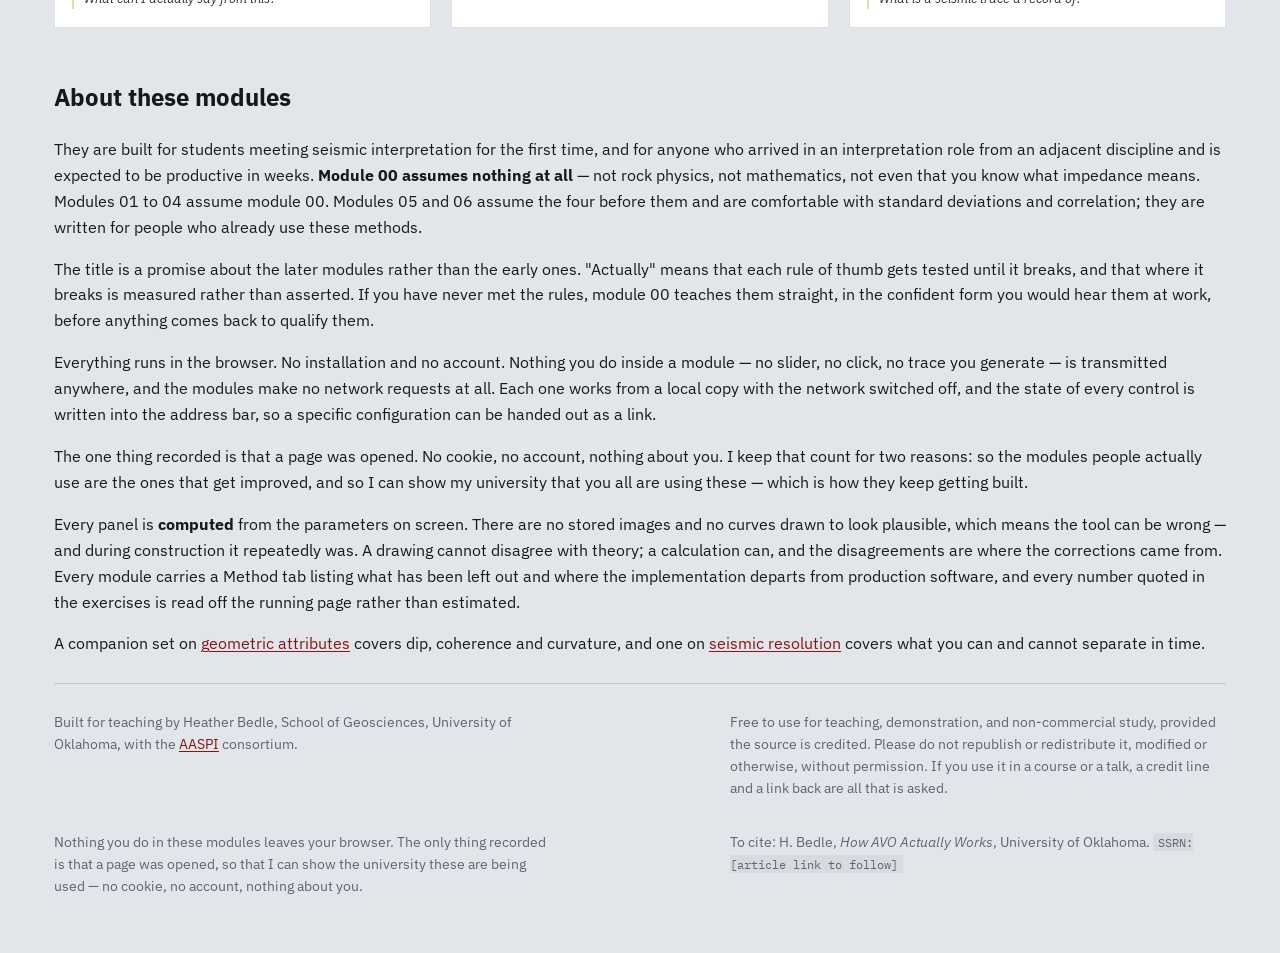
==== commit 91ad6692: "Add files via upload" ====
--- a/index.html
+++ b/index.html
@@ -3,682 +3,291 @@
 <head>
 <meta charset="utf-8">
 <meta name="viewport" content="width=device-width, initial-scale=1">
-<title>What Can You REALLY See in Seismic?</title>
-<meta name="description" content="Hands-on browser experiments in seismic resolution: tuning, wedge models, fault visibility. No install, no math prerequisite. University of Oklahoma / AASPI.">
+<title>How AVO Actually Works</title>
+<meta name="description" content="Interactive modules on rock physics, fluid substitution and AVO: build a rock, follow it to a seismic trace, and find out how many different rocks could have produced the same amplitude. Built for teaching by AASPI at the University of Oklahoma.">
 <link rel="preconnect" href="https://fonts.googleapis.com">
 <link rel="preconnect" href="https://fonts.gstatic.com" crossorigin>
 <link href="https://fonts.googleapis.com/css2?family=Archivo:wght@600;700;800&family=IBM+Plex+Mono:wght@400;500&family=IBM+Plex+Sans:wght@400;500;600&display=swap" rel="stylesheet">
 <link rel="stylesheet" href="assets/style.css">
+<style>
+  /* the difficulty note on each card. Kept here rather than in the shared
+     stylesheet, which is copied from the companion sites and stays untouched. */
+  .card-no .lvl { display:block; margin-top:3px; font:400 10.5px/1.35 "IBM Plex Sans",sans-serif;
+                  letter-spacing:0; text-transform:none; color:#5C6670; }
+  .card.planned .card-no .lvl { color:#8A9299; }
+</style>
 </head>
 <body>
 
 <div class="wrap">
   <header class="masthead">
-    <a class="brand" href="index.html"><span class="dot"></span>University of Oklahoma &nbsp;·&nbsp; <b>AASPI</b></a>
+    <a class="brand" href="index.html"><span class="dot"></span>How AVO <b>actually</b> works</a>
     <nav>
       <a href="#modules">Modules</a>
-      <a href="#who">Start with the basics</a>
-      <a href="modules/wedge.html">Start</a>
+      <a href="#about">About</a>
+      <a href="https://www.ou.edu/mcee/labs/aaspi">AASPI</a>
     </nav>
   </header>
 
-  <!-- =============================== HERO =============================== -->
+  <!-- ================================ HERO ================================ -->
   <section class="hero">
-    <div class="hero-grid">
+   <div class="hero-grid">
+    <div class="hero-copy">
+      <p class="eyebrow">AASPI &nbsp;·&nbsp; University of Oklahoma</p>
+      <h1 class="title">A seismic amplitude is <em>evidence</em>, not an answer.</h1>
+      <p class="lede">Several things have to happen between a rock and a seismic amplitude. Grains and pores
+        set a stiffness. The fluid changes it. Stiffness and density are multiplied together into one
+        impedance. Two impedances are reduced to one contrast. A wavelet blurs the contrast in time, and
+        noise puts an error bar around what is left. <strong>Every one of those steps throws information
+        away</strong>, so working back from a bright spot to the rock does not have one answer.</p>
+      <p class="lede">These modules build that calculation in front of you, one step at a time, and then
+        go looking for the rocks that share an amplitude. Adding offset is what wins some of that information
+        back — not all of it. Nothing to install, and nothing leaves your machine.</p>
+      <div class="hero-cta">
+        <a class="btn" href="modules/start-here.html">Start here — no equations →</a>
+        <a class="btn ghost" href="#modules">See all modules</a>
+      </div>
+    </div>
+    <div class="hero-panel"><div class="thumb" style="border:0"><svg viewBox="0 0 200 104" xmlns="http://www.w3.org/2000/svg" aria-hidden="true" preserveAspectRatio="xMidYMid meet"><rect width="200" height="104" fill="#F6F4EE"/><line x1="16" y1="52" x2="184" y2="52" stroke="#C7C9C0" stroke-width="1.4"/><path d="M16 82.6 L20.2 82.6 L24.4 82.6 L28.6 82.7 L32.8 82.8 L37 82.9 L41.2 83 L45.4 83.1 L49.6 83.3 L53.8 83.5 L58 83.7 L62.2 83.9 L66.4 84.2 L70.6 84.4 L74.8 84.7 L79 85.1 L83.2 85.4 L87.4 85.8 L91.6 86.1 L95.8 86.5 L100 87 L104.2 87.4 L108.4 87.9 L112.6 88.4 L116.8 88.9 L121 89.4 L125.2 90 L129.4 90.6 L133.6 91.2 L137.8 91.8 L142 92.4 L146.2 93.1 L150.4 93.8 L154.6 94.5 L158.8 95.3 L163 96 L167.2 96.8 L171.4 97.6 L175.6 98.5 L179.8 99.3 L184 100.2" fill="none" stroke="#841617" stroke-width="2.1" stroke-linecap="round"/><path d="M16 52.6 L20.2 52.7 L24.4 52.7 L28.6 52.8 L32.8 53 L37 53.1 L41.2 53.4 L45.4 53.6 L49.6 53.9 L53.8 54.2 L58 54.6 L62.2 55 L66.4 55.5 L70.6 56 L74.8 56.5 L79 57 L83.2 57.6 L87.4 58.3 L91.6 58.9 L95.8 59.6 L100 60.3 L104.2 61.1 L108.4 61.9 L112.6 62.7 L116.8 63.6 L121 64.5 L125.2 65.4 L129.4 66.4 L133.6 67.3 L137.8 68.4 L142 69.4 L146.2 70.5 L150.4 71.5 L154.6 72.6 L158.8 73.8 L163 74.9 L167.2 76.1 L171.4 77.3 L175.6 78.5 L179.8 79.8 L184 81" fill="none" stroke="#B5451B" stroke-width="2.1" stroke-linecap="round"/><path d="M16 53.7 L20.2 53.7 L24.4 53.7 L28.6 53.8 L32.8 53.8 L37 53.9 L41.2 54 L45.4 54.1 L49.6 54.2 L53.8 54.4 L58 54.5 L62.2 54.7 L66.4 54.9 L70.6 55.1 L74.8 55.3 L79 55.6 L83.2 55.8 L87.4 56.1 L91.6 56.4 L95.8 56.7 L100 57 L104.2 57.3 L108.4 57.6 L112.6 58 L116.8 58.3 L121 58.7 L125.2 59.1 L129.4 59.5 L133.6 59.9 L137.8 60.3 L142 60.7 L146.2 61.1 L150.4 61.6 L154.6 62 L158.8 62.5 L163 62.9 L167.2 63.4 L171.4 63.9 L175.6 64.4 L179.8 64.9 L184 65.3" fill="none" stroke="#0B7285" stroke-width="2.1" stroke-linecap="round"/><path d="M16 62.2 L20.2 62.2 L24.4 62.2 L28.6 62.2 L32.8 62.3 L37 62.3 L41.2 62.4 L45.4 62.4 L49.6 62.5 L53.8 62.6 L58 62.7 L62.2 62.8 L66.4 63 L70.6 63.1 L74.8 63.2 L79 63.4 L83.2 63.6 L87.4 63.7 L91.6 63.9 L95.8 64.1 L100 64.3 L104.2 64.6 L108.4 64.8 L112.6 65 L116.8 65.3 L121 65.6 L125.2 65.8 L129.4 66.1 L133.6 66.4 L137.8 66.7 L142 67 L146.2 67.4 L150.4 67.7 L154.6 68 L158.8 68.4 L163 68.8 L167.2 69.2 L171.4 69.6 L175.6 70 L179.8 70.4 L184 70.8" fill="none" stroke="#2A7B9B" stroke-width="2.1" stroke-linecap="round"/><path d="M16 62.2 L20.2 62.2 L24.4 62.2 L28.6 62.3 L32.8 62.4 L37 62.5 L41.2 62.6 L45.4 62.7 L49.6 62.9 L53.8 63 L58 63.2 L62.2 63.4 L66.4 63.7 L70.6 63.9 L74.8 64.2 L79 64.5 L83.2 64.8 L87.4 65.1 L91.6 65.5 L95.8 65.9 L100 66.2 L104.2 66.6 L108.4 67.1 L112.6 67.5 L116.8 68 L121 68.5 L125.2 69 L129.4 69.5 L133.6 70 L137.8 70.6 L142 71.1 L146.2 71.7 L150.4 72.3 L154.6 72.9 L158.8 73.6 L163 74.2 L167.2 74.9 L171.4 75.6 L175.6 76.3 L179.8 77 L184 77.8" fill="none" stroke="#6B7A2E" stroke-width="2.1" stroke-linecap="round"/><text x="100" y="103" font-family="monospace" font-size="8" fill="#16191C" text-anchor="middle">five reservoirs, one gather</text></svg></div>
+      <div class="hero-cap"><span>five different reservoirs</span><b>computed, not drawn</b></div></div>
+   </div>
+  </section>
+
+  <!-- ============================== THE PREMISE ============================ -->
+  <section class="primer">
+   <div class="primer-grid">
+    <div>
+      <h3>It only works in one direction</h3>
+      <p>A rock model predicts an amplitude exactly. An amplitude does not predict a rock at all, because
+        several rocks arrive at the same number and nothing downstream can separate them.</p>
+    </div>
+    <div>
+      <h3>The rules are shortcuts</h3>
+      <p>Bright spot means gas. Class III means gas. Low impedance means hydrocarbons. Each is sometimes
+        true, and each has a set of counterexamples you can build here in about thirty seconds.</p>
+    </div>
+    <div>
+      <h3>AVO narrows, it does not solve</h3>
+      <p>Offset adds a second measurement, so some ties get broken. Others do not. Knowing which ties break and which do not is the part that takes judgment.</p>
+    </div>
+   </div>
+  </section>
+
+  <!-- =============================== MODULES ============================== -->
+  <section id="modules" class="modules">
+    <div class="sec-head">
+      <h2>The modules</h2>
+      <p>In the order they build on each other. Each one adds a step, or takes one apart.
+        Seven now, counting the foundation module. Each card says what it assumes.</p>
+    </div>
+
+    <div class="primer" style="margin:0 0 26px">
+     <div class="primer-grid">
       <div>
-        <p class="eyebrow">Seismic interpretation, from the ground up</p>
-        <h1 class="title">What can you <em>really</em> see in seismic?</h1>
-        <p class="lede">Seismic data does not show you the earth. It shows you the earth
-          <strong>convolved with a wavelet</strong> — and that wavelet is key in determining which subsurface features you get to
-          resolve, which faults you get to map, and which bright spots are rock rather than arithmetic.</p>
-        <p class="lede">These are experiments, not lectures. Move a slider, watch a rock layer or a fault disappear,
-          and find out where your data stops telling the truth and starts to trick you!</p>
-        <p>
-          <a class="btn" href="modules/wedge.html">Open the wedge model</a>
-          <a class="btn ghost" href="modules/faults.html" style="margin-left:8px">Can you see the fault?</a>
-        </p>
-      </div>
-
-      <div class="hero-panel">
-        <canvas id="heroCanvas" aria-label="Animated wedge model: two reflections merging as frequency drops"></canvas>
-        <div class="hero-cap">
-          <span>One bed thinning to zero, drawn over and over</span>
-          <span>peak frequency <b id="heroF">40 Hz</b> &nbsp;·&nbsp; thinnest resolvable bed <b id="heroR">16 m</b></span>
-        </div>
-      </div>
-    </div>
-  </section>
-
-  <!-- ============================== PRIMER ============================== -->
-  <section class="primer" id="who">
-    <div class="primer-grid">
+        <h3>New to this</h3>
+        <p>Read <b>00</b> first — it has no equations and assumes nothing. Then <b>01</b>, <b>02</b> and
+          <b>03</b>, and stop there. That is a complete and useful course on its own.</p>
+      </div>
       <div>
-        <h3>The only equation you need</h3>
-        <span class="eq">λ = V / f</span>
-        <p>Wavelength equals velocity over frequency. A 3000 m/s layer imaged at 30 Hz gives a 100 m wavelength.
-          Nearly every limit on this site is some fraction of that one number.</p>
+        <h3>You have used AVO before</h3>
+        <p>Start at <b>01</b> and go straight through. Module 00 is still worth ten minutes if only to see
+          which simplifications the rest of the set is going to come back for.</p>
       </div>
       <div>
-        <h3>The rule of thumb</h3>
-        <span class="eq">λ / 4</span>
-        <p>Beds thinner than about a quarter of a wavelength stop showing you a separate top and base.
-          Twenty-five meters, in that example. The modules show you how optimistic even this is.</p>
-      </div>
-      <div>
-        <h3>The thing people miss</h3>
-        <span class="eq">detect ≠ resolve</span>
-        <p>You can often tell that a thin bed is <em>there</em> long after you have lost the ability to say how
-          thick it really is. Confusing the two is how thickness maps can often go wrong.</p>
-      </div>
-    </div>
-  </section>
-
-  <!-- ============================= MODULES ============================== -->
-  <section class="modules" id="modules">
-    <p class="eyebrow">The modules — in the order they build on each other</p>
+        <h3>You do this for a living</h3>
+        <p><b>05</b> and <b>06</b> are the ones with something new in them: the size of the error bars,
+          and a count of what the gradient actually buys you.</p>
+      </div>
+     </div>
+    </div>
+
     <div class="card-grid">
 
-      <a class="card" href="modules/depthtrends.html">
-        <canvas class="thumb-canvas" data-thumb="depth0"></canvas>
-        <div class="card-body">
-          <div class="card-no">00</div>
-          <h3>How the earth changes with depth</h3>
-          <p>Build a column from the sea surface down to five kilometers. Compaction, an overpressured zone,
-            depth into time, and what attenuation does to your bandwidth.</p>
-          <div class="q">Why does deep data always look softer?</div>
+      <a class="card" href="modules/beyond-normal-incidence.html">
+        <div class="thumb"><svg viewBox="0 0 200 104" xmlns="http://www.w3.org/2000/svg" aria-hidden="true" preserveAspectRatio="xMidYMid meet"><rect width="200" height="104" fill="#F6F4EE"/><rect x="10" y="6" width="96" height="32.9" fill="#E4E0D6"/><rect x="10" y="38.9" width="96" height="23.1" fill="rgba(181,69,27,0.25)"/><rect x="10" y="61.9" width="96" height="36.1" fill="#E4E0D6"/><line x1="10" y1="38.9" x2="106" y2="38.9" stroke="#16191C" stroke-width="1.6"/><line x1="10" y1="61.9" x2="106" y2="61.9" stroke="#16191C" stroke-width="1.6"/><line x1="140" y1="6" x2="140" y2="98" stroke="#C7C9C0" stroke-width="1"/><polyline points="140,6 140,7 140,7.9 140,8.9 140,9.8 140,10.8 140,11.8 140,12.7 140,13.7 140,14.6 140,15.6 140,16.5 140,17.5 140.1,18.5 140.1,19.4 140.3,20.4 140.5,21.3 140.9,22.3 141.5,23.3 142.3,24.2 143.4,25.2 144.9,26.1 146.6,27.1 148.3,28 149.8,29 150.7,30 150.6,30.9 148.9,31.9 145.7,32.8 140.8,33.8 134.8,34.8 128.3,35.7 122.4,36.7 118,37.6 115.9,38.6 116.5,39.5 119.6,40.5 124.7,41.5 130.9,42.4 137.2,43.4 142.6,44.3 146.4,45.3 148.4,46.3 148.5,47.2 147.1,48.2 144.4,49.1 141.1,50.1 137.6,51 134.5,52 132.2,53 131.3,53.9 132.1,54.9 134.8,55.8 139.3,56.8 145.1,57.8 151.4,58.7 157.4,59.7 161.8,60.6 164.1,61.6 163.6,62.5 160.6,63.5 155.5,64.5 149.3,65.4 142.9,66.4 137.2,67.3 132.9,68.3 130.3,69.3 129.2,70.2 129.5,71.2 130.7,72.1 132.3,73.1 134.1,74 135.7,75 137,76 138.1,76.9 138.8,77.9 139.3,78.8 139.6,79.8 139.8,80.8 139.9,81.7 139.9,82.7 140,83.6 140,84.6 140,85.5 140,86.5 140,87.5 140,88.4 140,89.4 140,90.3 140,91.3 140,92.3 140,93.2 140,94.2 140,95.1 140,96.1 140,97 140,98" fill="none" stroke="#841617" stroke-width="2.4" stroke-linejoin="round"/><text x="58" y="103" font-family="monospace" font-size="8" fill="#16191C" text-anchor="middle">two rocks</text><text x="150" y="103" font-family="monospace" font-size="8" fill="#841617">the echo</text></svg></div>
+        <div class="card-body">
+          <div class="card-no">00<span class="lvl">assumes the seismic resolution modules</span></div>
+          <h3>Beyond normal incidence</h3>
+          <p>A recap of what the resolution modules established, the assumption every one of them shared, and the observation this set begins from: a reflection coefficient is not one number.</p>
+          <div class="q">What does this set assume I already know?</div>
         </div>
         <span class="flag next">Start here</span>
       </a>
 
-      <a class="card" href="modules/model1d.html">
-        <canvas class="thumb-canvas" data-thumb="model1d"></canvas>
-        <div class="card-body">
-          <div class="card-no">01</div>
-          <h3>Where a seismic trace comes from</h3>
-          <p>One column of rock. Set thickness, velocity and density, and follow it through impedance and
-            reflection coefficients to a synthetic trace, with nothing hidden in between.</p>
-          <div class="q">Why does that formation top have no reflector?</div>
-        </div>
-      </a>
-
-      <a class="card" href="modules/wedge.html">
-        <canvas class="thumb-canvas" data-thumb="wedge"></canvas>
-        <div class="card-body">
-          <div class="card-no">02</div>
-          <h3>The wedge model &amp; tuning</h3>
-          <p>Thin a bed to nothing and watch the reflections merge, brighten, then fade — while the seismic
-            tricks you into thinking your bed is thicker.</p>
-          <div class="q">Why is the thin edge of my channel the brightest part?</div>
-        </div>
-      </a>
-
-      <a class="card" href="modules/faults.html">
-        <canvas class="thumb-canvas" data-thumb="fault"></canvas>
-        <div class="card-body">
-          <div class="card-no">03</div>
-          <h3>Can you see the fault?</h3>
-          <p>Test out throw, frequency, and noise against your own eyes. Includes a quiz mode that hides the answer —
-            and sometimes hides no fault at all.</p>
-          <div class="q">How small a fault am I missing?</div>
-        </div>
-      </a>
-
-      <a class="card" href="modules/fresnel.html">
-        <canvas class="thumb-canvas" data-thumb="fresnel"></canvas>
-        <div class="card-body">
-          <div class="card-no">04</div>
-          <h3>Horizontal resolution</h3>
-          <p>One trace does not see one point — it sees a patch the size of several football fields.
-            Migration is the focus ring. Watch two features merge as they close.</p>
-          <div class="q">How small a feature can I map in plan view?</div>
-        </div>
-      </a>
-
-      <a class="card" href="modules/depth.html">
-        <canvas class="thumb-canvas" data-thumb="depth"></canvas>
-        <div class="card-body">
-          <div class="card-no">05</div>
-          <h3>Resolution with depth</h3>
-          <p>Velocity climbs, the earth attenuates your high frequencies, and λ/4 in meters grows the deeper you dive into the subsurface.</p>
-          <div class="q">Why does my deep interpretation feel so much vaguer?</div>
-        </div>
-      </a>
-
-      <a class="card" href="modules/mapres.html">
-        <canvas class="thumb-canvas" data-thumb="mapres"></canvas>
-        <div class="card-body">
-          <div class="card-no">06</div>
-          <h3>Resolution in map view</h3>
-          <p>A channel that narrows and splits in two. Watch where it appears to end, and where the two
-            distributaries stop looking like one.</p>
-          <div class="q">Where does my channel really end?</div>
-        </div>
-      </a>
-
-      <a class="card" href="modules/mapview.html">
-        <canvas class="thumb-canvas" data-thumb="mapview"></canvas>
-        <div class="card-body">
-          <div class="card-no">07</div>
-          <h3>Tuning in map view</h3>
-          <p>A sand thinning updip onto a salt dome, turned into an amplitude extraction. A bright rim
-            appears around the flank — and there is no hydrocarbon anywhere in the model.</p>
-          <div class="q">Is that bright rim gas, or is it tuning?</div>
-        </div>
-      </a>
-
-      <a class="card" href="modules/phase.html">
-        <canvas class="thumb-canvas" data-thumb="phase"></canvas>
-        <div class="card-body">
-          <div class="card-no">08</div>
-          <h3>Phase, polarity &amp; well ties</h3>
-          <p>Rotate the wavelet and watch the apparent bed boundary move. Demonstrates why well ties and
-            picked horizons often disagree.</p>
-          <div class="q">Am I picking the top of the sand, or near it?</div>
-        </div>
-      </a>
-
-    </div>
-  </section>
-
-  <section class="disclaimer">
-    <h4>What this is, and what it is not</h4>
-    <p>These modules are <b>teaching models, built to make ideas visible</b>. Every one of them is a
-      deliberate simplification: they leave out noise, dip, anisotropy, multiples, velocity error and most of
-      what a processing sequence actually does, and each module says in its own notes which of those it has
-      set aside and why.</p>
-    <p>They are not processing or interpretation software, and the numbers they produce describe the model on
-      the screen rather than any real survey. Use them to build intuition and to see why a limit exists —
-      then check your own data, with your own velocities, before you act on anything.</p>
+      <div class="card planned">
+        <div class="thumb"><svg viewBox="0 0 200 104" xmlns="http://www.w3.org/2000/svg" aria-hidden="true" preserveAspectRatio="xMidYMid meet"><rect width="200" height="104" fill="#F6F4EE"/><line x1="60" y1="4" x2="60" y2="100" stroke="#C7C9C0" stroke-width="1"/><line x1="140" y1="4" x2="140" y2="100" stroke="#C7C9C0" stroke-width="1"/><polyline points="60,4 60,5 60,6 60,7 60,8 60,9 60,10 60,11 60,12 60,13 60,14 60,15 60,16 60,17 60,18 60.1,19 60.1,20 60.2,21 60.2,22 60.3,23 60.4,24 60.5,25 60.6,26 60.7,27 60.7,28 60.6,29 60.5,30 60.2,31 59.9,32 59.5,33 59.1,34 58.7,35 58.4,36 58.3,37 58.2,38 58.3,39 58.5,40 58.8,41 59.1,42 59.4,43 59.7,44 59.9,45 60.2,46 60.4,47 60.7,48 61,49 61.3,50 61.5,51 61.7,52 61.8,53 61.7,54 61.5,55 61.2,56 60.8,57 60.4,58 60,59 59.7,60 59.5,61 59.3,62 59.3,63 59.3,64 59.4,65 59.5,66 59.6,67 59.7,68 59.8,69 59.9,70 59.9,71 59.9,72 60,73 60,74 60,75 60,76 60,77 60,78 60,79 60,80 60,81 60,82 60,83 60,84 60,85 60,86 60,87 60,88 60,89 60,90 60,91 60,92 60,93 60,94 60,95 60,96 60,97 60,98 60,99 60,100" fill="none" stroke="#16191C" stroke-width="2" stroke-linejoin="round"/><polyline points="140,4 140,5 140,6 140,7 140,8 140,9 140,10 140,11 140,12 140,13 140.1,14 140.1,15 140.2,16 140.4,17 140.6,18 141.1,19 141.7,20 142.5,21 143.6,22 145,23 146.6,24 148.2,25 149.7,26 150.6,27 150.7,28 149.7,29 147.3,30 143.4,31 138.3,32 132.4,33 126.4,34 121.1,35 117.2,36 115.3,37 115.6,38 118,39 121.8,40 126.6,41 131.3,42 135.3,43 138.1,44 139.7,45 140.1,46 140,47 139.9,48 140.4,49 142.1,50 145.1,51 149.2,52 154,53 158.6,54 162.4,55 164.5,56 164.6,57 162.4,58 158.4,59 152.9,60 146.9,61 141.1,62 136.1,63 132.4,64 130.1,65 129.2,66 129.5,67 130.5,68 132,69 133.6,70 135.2,71 136.5,72 137.6,73 138.4,74 139,75 139.4,76 139.6,77 139.8,78 139.9,79 139.9,80 140,81 140,82 140,83 140,84 140,85 140,86 140,87 140,88 140,89 140,90 140,91 140,92 140,93 140,94 140,95 140,96 140,97 140,98 140,99 140,100" fill="none" stroke="#841617" stroke-width="2.4" stroke-linejoin="round"/><text x="60" y="100" font-family="monospace" font-size="9" fill="#16191C" text-anchor="middle">brine</text><text x="140" y="100" font-family="monospace" font-size="9" fill="#841617" text-anchor="middle">gas</text></svg></div>
+        <div class="card-body">
+          <div class="card-no">01<span class="lvl">assumes module 00</span></div>
+          <h3>Rocks, pores and stiffness</h3>
+          <p>Grains and pore space, where bulk density comes from, and the two separate ways a rock resists deformation — against compression, and against shearing.</p>
+          <div class="q">What makes one rock faster than another?</div>
+        </div>
+        <span class="flag">To build</span>
+      </div>
+
+      <div class="card planned">
+        <div class="thumb"><svg viewBox="0 0 200 104" xmlns="http://www.w3.org/2000/svg" aria-hidden="true" preserveAspectRatio="xMidYMid meet"><rect width="200" height="104" fill="#F6F4EE"/><path d="M14 20.5 L15.9 23.3 L17.8 25.9 L19.7 28.5 L21.6 31.1 L23.6 33.6 L25.5 36 L27.4 38.4 L29.3 40.8 L31.2 43 L33.1 45.3 L35 47.5 L36.9 49.7 L38.8 51.8 L40.8 53.9 L42.7 55.9 L44.6 57.9 L46.5 59.9 L48.4 61.8 L50.3 63.7 L52.2 65.6 L54.1 67.4 L56 69.2 L58 71 L59.9 72.7 L61.8 74.4 L63.7 76.1 L65.6 77.7 L67.5 79.3 L69.4 80.9 L71.3 82.5 L73.2 84 L75.2 85.5 L77.1 87 L79 88.5 L80.9 89.9 L82.8 91.3 L84.7 92.7" fill="none" stroke="#841617" stroke-width="2.4"/><circle cx="59.9" cy="72.7" r="4" fill="#841617"/><circle cx="65.6" cy="77.7" r="4" fill="#841617"/><line x1="14" y1="94" x2="186" y2="94" stroke="#C7C9C0" stroke-width="1.4"/><line x1="14" y1="12" x2="14" y2="94" stroke="#C7C9C0" stroke-width="1.4"/><text x="100" y="103" font-family="monospace" font-size="8" fill="#16191C" text-anchor="middle">one impedance, many rocks</text></svg></div>
+        <div class="card-body">
+          <div class="card-no">02<span class="lvl">assumes module 00</span></div>
+          <h3>Fluid in the pores</h3>
+          <p>Why a pore fluid stiffens a rock against compression and not against shear, what that does to Vp, Vs and density, and where gas saturation stops mattering.</p>
+          <div class="q">What does replacing brine with gas actually change?</div>
+        </div>
+        <span class="flag">To build</span>
+      </div>
+
+      <a class="card" href="modules/rock-to-trace.html">
+        <div class="thumb"><svg viewBox="0 0 200 104" xmlns="http://www.w3.org/2000/svg" aria-hidden="true" preserveAspectRatio="xMidYMid meet"><rect width="200" height="104" fill="#F6F4EE"/><line x1="60" y1="4" x2="60" y2="100" stroke="#C7C9C0" stroke-width="1"/><line x1="140" y1="4" x2="140" y2="100" stroke="#C7C9C0" stroke-width="1"/><polyline points="60,4 60,5 60,6 60,7 60,8 60,9 60,10 60,11 60,12 60,13 60,14 60,15 60,16 60,17 60,18 60.1,19 60.1,20 60.2,21 60.2,22 60.3,23 60.4,24 60.5,25 60.6,26 60.7,27 60.7,28 60.6,29 60.5,30 60.2,31 59.9,32 59.5,33 59.1,34 58.7,35 58.4,36 58.3,37 58.2,38 58.3,39 58.5,40 58.8,41 59.1,42 59.4,43 59.7,44 59.9,45 60.2,46 60.4,47 60.7,48 61,49 61.3,50 61.5,51 61.7,52 61.8,53 61.7,54 61.5,55 61.2,56 60.8,57 60.4,58 60,59 59.7,60 59.5,61 59.3,62 59.3,63 59.3,64 59.4,65 59.5,66 59.6,67 59.7,68 59.8,69 59.9,70 59.9,71 59.9,72 60,73 60,74 60,75 60,76 60,77 60,78 60,79 60,80 60,81 60,82 60,83 60,84 60,85 60,86 60,87 60,88 60,89 60,90 60,91 60,92 60,93 60,94 60,95 60,96 60,97 60,98 60,99 60,100" fill="none" stroke="#16191C" stroke-width="2" stroke-linejoin="round"/><polyline points="140,4 140,5 140,6 140,7 140,8 140,9 140,10 140,11 140,12 140,13 140.1,14 140.1,15 140.2,16 140.4,17 140.6,18 141.1,19 141.7,20 142.5,21 143.6,22 145,23 146.6,24 148.2,25 149.7,26 150.6,27 150.7,28 149.7,29 147.3,30 143.4,31 138.3,32 132.4,33 126.4,34 121.1,35 117.2,36 115.3,37 115.6,38 118,39 121.8,40 126.6,41 131.3,42 135.3,43 138.1,44 139.7,45 140.1,46 140,47 139.9,48 140.4,49 142.1,50 145.1,51 149.2,52 154,53 158.6,54 162.4,55 164.5,56 164.6,57 162.4,58 158.4,59 152.9,60 146.9,61 141.1,62 136.1,63 132.4,64 130.1,65 129.2,66 129.5,67 130.5,68 132,69 133.6,70 135.2,71 136.5,72 137.6,73 138.4,74 139,75 139.4,76 139.6,77 139.8,78 139.9,79 139.9,80 140,81 140,82 140,83 140,84 140,85 140,86 140,87 140,88 140,89 140,90 140,91 140,92 140,93 140,94 140,95 140,96 140,97 140,98 140,99 140,100" fill="none" stroke="#841617" stroke-width="2.4" stroke-linejoin="round"/><text x="60" y="100" font-family="monospace" font-size="9" fill="#16191C" text-anchor="middle">brine</text><text x="140" y="100" font-family="monospace" font-size="9" fill="#841617" text-anchor="middle">gas</text></svg></div>
+        <div class="card-body">
+          <div class="card-no">03<span class="lvl">written before the re-leveling · pitched higher</span></div>
+          <h3>From a rock to a trace</h3>
+          <p>Porosity, clay and pore fluid to a dry frame, Gassmann to a saturated rock, impedance, reflectivity, a wavelet, and noise. Every step from the rock to the trace, on one page.</p>
+          <div class="q">How does a change in the rock reach the seismic trace?</div>
+        </div>
+        <span class="flag next">Being re-leveled</span>
+      </a>
+
+      <div class="card planned">
+        <div class="thumb"><svg viewBox="0 0 200 104" xmlns="http://www.w3.org/2000/svg" aria-hidden="true" preserveAspectRatio="xMidYMid meet"><rect width="200" height="104" fill="#F6F4EE"/><line x1="16" y1="52" x2="184" y2="52" stroke="#C7C9C0" stroke-width="1.4"/><path d="M16 77.8 L20.2 77.8 L24.4 77.9 L28.6 77.9 L32.8 78 L37 78.1 L41.2 78.3 L45.4 78.4 L49.6 78.6 L53.8 78.8 L58 79.1 L62.2 79.3 L66.4 79.6 L70.6 79.9 L74.8 80.2 L79 80.6 L83.2 81 L87.4 81.4 L91.6 81.8 L95.8 82.3 L100 82.7 L104.2 83.2 L108.4 83.7 L112.6 84.3 L116.8 84.9 L121 85.4 L125.2 86.1 L129.4 86.7 L133.6 87.4 L137.8 88 L142 88.8 L146.2 89.5 L150.4 90.2 L154.6 91 L158.8 91.8 L163 92.7 L167.2 93.5 L171.4 94.4 L175.6 95.3 L179.8 96.2 L184 97.2" fill="none" stroke="#841617" stroke-width="2.4" stroke-linecap="round"/><path d="M16 53.7 L20.2 53.7 L24.4 53.7 L28.6 53.8 L32.8 53.8 L37 53.9 L41.2 54 L45.4 54.1 L49.6 54.2 L53.8 54.4 L58 54.5 L62.2 54.7 L66.4 54.9 L70.6 55.1 L74.8 55.3 L79 55.6 L83.2 55.8 L87.4 56.1 L91.6 56.4 L95.8 56.7 L100 57 L104.2 57.3 L108.4 57.6 L112.6 58 L116.8 58.3 L121 58.7 L125.2 59.1 L129.4 59.5 L133.6 59.9 L137.8 60.3 L142 60.7 L146.2 61.1 L150.4 61.6 L154.6 62 L158.8 62.5 L163 62.9 L167.2 63.4 L171.4 63.9 L175.6 64.4 L179.8 64.9 L184 65.3" fill="none" stroke="#0B7285" stroke-width="2.4" stroke-linecap="round"/><text x="100" y="103" font-family="monospace" font-size="8" fill="#16191C" text-anchor="middle">0°　→　40°</text></svg></div>
+        <div class="card-body">
+          <div class="card-no">04<span class="lvl">assumes modules 00–03</span></div>
+          <h3>Offset, angle and the gather</h3>
+          <p>Where offset comes from, why offset is not the same thing as angle, moveout, the gather, and what stacking keeps and discards.</p>
+          <div class="q">What is a gather?</div>
+        </div>
+        <span class="flag">To build</span>
+      </div>
+
+      <a class="card" href="modules/add-offset.html">
+        <div class="thumb"><svg viewBox="0 0 200 104" xmlns="http://www.w3.org/2000/svg" aria-hidden="true" preserveAspectRatio="xMidYMid meet"><rect width="200" height="104" fill="#F6F4EE"/><line x1="16" y1="52" x2="184" y2="52" stroke="#C7C9C0" stroke-width="1.4"/><path d="M16 77.8 L20.2 77.8 L24.4 77.9 L28.6 77.9 L32.8 78 L37 78.1 L41.2 78.3 L45.4 78.4 L49.6 78.6 L53.8 78.8 L58 79.1 L62.2 79.3 L66.4 79.6 L70.6 79.9 L74.8 80.2 L79 80.6 L83.2 81 L87.4 81.4 L91.6 81.8 L95.8 82.3 L100 82.7 L104.2 83.2 L108.4 83.7 L112.6 84.3 L116.8 84.9 L121 85.4 L125.2 86.1 L129.4 86.7 L133.6 87.4 L137.8 88 L142 88.8 L146.2 89.5 L150.4 90.2 L154.6 91 L158.8 91.8 L163 92.7 L167.2 93.5 L171.4 94.4 L175.6 95.3 L179.8 96.2 L184 97.2" fill="none" stroke="#841617" stroke-width="2.4" stroke-linecap="round"/><path d="M16 53.7 L20.2 53.7 L24.4 53.7 L28.6 53.8 L32.8 53.8 L37 53.9 L41.2 54 L45.4 54.1 L49.6 54.2 L53.8 54.4 L58 54.5 L62.2 54.7 L66.4 54.9 L70.6 55.1 L74.8 55.3 L79 55.6 L83.2 55.8 L87.4 56.1 L91.6 56.4 L95.8 56.7 L100 57 L104.2 57.3 L108.4 57.6 L112.6 58 L116.8 58.3 L121 58.7 L125.2 59.1 L129.4 59.5 L133.6 59.9 L137.8 60.3 L142 60.7 L146.2 61.1 L150.4 61.6 L154.6 62 L158.8 62.5 L163 62.9 L167.2 63.4 L171.4 63.9 L175.6 64.4 L179.8 64.9 L184 65.3" fill="none" stroke="#0B7285" stroke-width="2.4" stroke-linecap="round"/><text x="100" y="103" font-family="monospace" font-size="8" fill="#16191C" text-anchor="middle">0°　→　40°</text></svg></div>
+        <div class="card-body">
+          <div class="card-no">05<span class="lvl">written before the re-leveling · pitched higher</span></div>
+          <h3>Amplitude against angle</h3>
+          <p>The ray stops arriving straight down, shear velocity becomes visible, and one measurement becomes a curve.</p>
+          <div class="q">Why does the amplitude change with angle at all?</div>
+        </div>
+        <span class="flag next">Being re-leveled</span>
+      </a>
+
+      <a class="card" href="modules/intercept-gradient.html">
+        <div class="thumb"><svg viewBox="0 0 200 104" xmlns="http://www.w3.org/2000/svg" aria-hidden="true" preserveAspectRatio="xMidYMid meet"><rect width="200" height="104" fill="#F6F4EE"/><line x1="10" y1="54" x2="190" y2="54" stroke="#C7C9C0" stroke-width="1.4"/><line x1="100" y1="6" x2="100" y2="98" stroke="#C7C9C0" stroke-width="1.4"/><line x1="26" y1="98" x2="174" y2="6" stroke="#C7C9C0" stroke-width="1.6" stroke-dasharray="5 4"/><circle cx="36.2" cy="84.9" r="4" fill="#841617"/><circle cx="9.9" cy="21.5" r="4" fill="#0B7285"/><circle cx="48.8" cy="45.4" r="4" fill="#0B7285"/><circle cx="76.5" cy="66.1" r="4" fill="#0B7285"/><text x="186" y="50" font-family="monospace" font-size="8" fill="#16191C" text-anchor="end">G</text><text x="104" y="14" font-family="monospace" font-size="8" fill="#16191C">R0</text></svg></div>
+        <div class="card-body">
+          <div class="card-no">06<span class="lvl">written before the re-leveling · pitched higher</span></div>
+          <h3>Intercept, gradient and the classes</h3>
+          <p>Two numbers instead of a curve, the crossplot they live in, the wet trend that makes an anomaly anomalous, and why Classes I to IV are regions somebody drew.</p>
+          <div class="q">What is a Class III response actually telling me?</div>
+        </div>
+        <span class="flag next">Being re-leveled</span>
+      </a>
+
+      <a class="card" href="modules/same-amplitude.html">
+        <div class="thumb"><svg viewBox="0 0 200 104" xmlns="http://www.w3.org/2000/svg" aria-hidden="true" preserveAspectRatio="xMidYMid meet"><rect width="200" height="104" fill="#F6F4EE"/><path d="M14 20.5 L15.9 23.3 L17.8 25.9 L19.7 28.5 L21.6 31.1 L23.6 33.6 L25.5 36 L27.4 38.4 L29.3 40.8 L31.2 43 L33.1 45.3 L35 47.5 L36.9 49.7 L38.8 51.8 L40.8 53.9 L42.7 55.9 L44.6 57.9 L46.5 59.9 L48.4 61.8 L50.3 63.7 L52.2 65.6 L54.1 67.4 L56 69.2 L58 71 L59.9 72.7 L61.8 74.4 L63.7 76.1 L65.6 77.7 L67.5 79.3 L69.4 80.9 L71.3 82.5 L73.2 84 L75.2 85.5 L77.1 87 L79 88.5 L80.9 89.9 L82.8 91.3 L84.7 92.7" fill="none" stroke="#841617" stroke-width="2.4"/><circle cx="59.9" cy="72.7" r="4" fill="#841617"/><circle cx="65.6" cy="77.7" r="4" fill="#841617"/><line x1="14" y1="94" x2="186" y2="94" stroke="#C7C9C0" stroke-width="1.4"/><line x1="14" y1="12" x2="14" y2="94" stroke="#C7C9C0" stroke-width="1.4"/><text x="100" y="103" font-family="monospace" font-size="8" fill="#16191C" text-anchor="middle">one impedance, many rocks</text></svg></div>
+        <div class="card-body">
+          <div class="card-no">07<span class="lvl">written before the re-leveling · pitched higher</span></div>
+          <h3>Several rocks, one amplitude</h3>
+          <p>Fix the amplitude and search for every rock that could have produced it. Porosity against saturation, the shale nobody measured, tuning, and a full count of what survives.</p>
+          <div class="q">How many rocks fit the amplitude I measured?</div>
+        </div>
+        <span class="flag next">Being re-leveled</span>
+      </a>
+
+      <a class="card" href="modules/reading-a-gather.html">
+        <div class="thumb"><svg viewBox="0 0 200 104" xmlns="http://www.w3.org/2000/svg" aria-hidden="true" preserveAspectRatio="xMidYMid meet"><rect width="200" height="104" fill="#F6F4EE"/><line x1="16" y1="52" x2="184" y2="52" stroke="#C7C9C0" stroke-width="1.4"/><path d="M16 82.6 L20.2 82.6 L24.4 82.6 L28.6 82.7 L32.8 82.8 L37 82.9 L41.2 83 L45.4 83.1 L49.6 83.3 L53.8 83.5 L58 83.7 L62.2 83.9 L66.4 84.2 L70.6 84.4 L74.8 84.7 L79 85.1 L83.2 85.4 L87.4 85.8 L91.6 86.1 L95.8 86.5 L100 87 L104.2 87.4 L108.4 87.9 L112.6 88.4 L116.8 88.9 L121 89.4 L125.2 90 L129.4 90.6 L133.6 91.2 L137.8 91.8 L142 92.4 L146.2 93.1 L150.4 93.8 L154.6 94.5 L158.8 95.3 L163 96 L167.2 96.8 L171.4 97.6 L175.6 98.5 L179.8 99.3 L184 100.2" fill="none" stroke="#841617" stroke-width="2.1" stroke-linecap="round"/><path d="M16 52.6 L20.2 52.7 L24.4 52.7 L28.6 52.8 L32.8 53 L37 53.1 L41.2 53.4 L45.4 53.6 L49.6 53.9 L53.8 54.2 L58 54.6 L62.2 55 L66.4 55.5 L70.6 56 L74.8 56.5 L79 57 L83.2 57.6 L87.4 58.3 L91.6 58.9 L95.8 59.6 L100 60.3 L104.2 61.1 L108.4 61.9 L112.6 62.7 L116.8 63.6 L121 64.5 L125.2 65.4 L129.4 66.4 L133.6 67.3 L137.8 68.4 L142 69.4 L146.2 70.5 L150.4 71.5 L154.6 72.6 L158.8 73.8 L163 74.9 L167.2 76.1 L171.4 77.3 L175.6 78.5 L179.8 79.8 L184 81" fill="none" stroke="#B5451B" stroke-width="2.1" stroke-linecap="round"/><path d="M16 53.7 L20.2 53.7 L24.4 53.7 L28.6 53.8 L32.8 53.8 L37 53.9 L41.2 54 L45.4 54.1 L49.6 54.2 L53.8 54.4 L58 54.5 L62.2 54.7 L66.4 54.9 L70.6 55.1 L74.8 55.3 L79 55.6 L83.2 55.8 L87.4 56.1 L91.6 56.4 L95.8 56.7 L100 57 L104.2 57.3 L108.4 57.6 L112.6 58 L116.8 58.3 L121 58.7 L125.2 59.1 L129.4 59.5 L133.6 59.9 L137.8 60.3 L142 60.7 L146.2 61.1 L150.4 61.6 L154.6 62 L158.8 62.5 L163 62.9 L167.2 63.4 L171.4 63.9 L175.6 64.4 L179.8 64.9 L184 65.3" fill="none" stroke="#0B7285" stroke-width="2.1" stroke-linecap="round"/><path d="M16 62.2 L20.2 62.2 L24.4 62.2 L28.6 62.2 L32.8 62.3 L37 62.3 L41.2 62.4 L45.4 62.4 L49.6 62.5 L53.8 62.6 L58 62.7 L62.2 62.8 L66.4 63 L70.6 63.1 L74.8 63.2 L79 63.4 L83.2 63.6 L87.4 63.7 L91.6 63.9 L95.8 64.1 L100 64.3 L104.2 64.6 L108.4 64.8 L112.6 65 L116.8 65.3 L121 65.6 L125.2 65.8 L129.4 66.1 L133.6 66.4 L137.8 66.7 L142 67 L146.2 67.4 L150.4 67.7 L154.6 68 L158.8 68.4 L163 68.8 L167.2 69.2 L171.4 69.6 L175.6 70 L179.8 70.4 L184 70.8" fill="none" stroke="#2A7B9B" stroke-width="2.1" stroke-linecap="round"/><path d="M16 62.2 L20.2 62.2 L24.4 62.2 L28.6 62.3 L32.8 62.4 L37 62.5 L41.2 62.6 L45.4 62.7 L49.6 62.9 L53.8 63 L58 63.2 L62.2 63.4 L66.4 63.7 L70.6 63.9 L74.8 64.2 L79 64.5 L83.2 64.8 L87.4 65.1 L91.6 65.5 L95.8 65.9 L100 66.2 L104.2 66.6 L108.4 67.1 L112.6 67.5 L116.8 68 L121 68.5 L125.2 69 L129.4 69.5 L133.6 70 L137.8 70.6 L142 71.1 L146.2 71.7 L150.4 72.3 L154.6 72.9 L158.8 73.6 L163 74.2 L167.2 74.9 L171.4 75.6 L175.6 76.3 L179.8 77 L184 77.8" fill="none" stroke="#6B7A2E" stroke-width="2.1" stroke-linecap="round"/><text x="100" y="103" font-family="monospace" font-size="8" fill="#16191C" text-anchor="middle">five reservoirs, one gather</text></svg></div>
+        <div class="card-body">
+          <div class="card-no">08<span class="lvl">written before the re-leveling · pitched higher</span></div>
+          <h3>Noise, error bars and what you can conclude</h3>
+          <p>Noise, a limited angle range, and a gradient much less certain than the intercept. Where the error bars come from, how big they are, and what a defensible statement looks like.</p>
+          <div class="q">How much do I trust this gradient?</div>
+        </div>
+        <span class="flag next">Being re-leveled</span>
+      </a>
+
+      <a class="card" href="modules/what-survives.html">
+        <div class="thumb"><svg viewBox="0 0 200 104" xmlns="http://www.w3.org/2000/svg" aria-hidden="true" preserveAspectRatio="xMidYMid meet"><rect width="200" height="104" fill="#F6F4EE"/><line x1="16" y1="52" x2="184" y2="52" stroke="#C7C9C0" stroke-width="1.4"/><path d="M16 77.8 L20.2 77.8 L24.4 77.9 L28.6 77.9 L32.8 78 L37 78.1 L41.2 78.3 L45.4 78.4 L49.6 78.6 L53.8 78.8 L58 79.1 L62.2 79.3 L66.4 79.6 L70.6 79.9 L74.8 80.2 L79 80.6 L83.2 81 L87.4 81.4 L91.6 81.8 L95.8 82.3 L100 82.7 L104.2 83.2 L108.4 83.7 L112.6 84.3 L116.8 84.9 L121 85.4 L125.2 86.1 L129.4 86.7 L133.6 87.4 L137.8 88 L142 88.8 L146.2 89.5 L150.4 90.2 L154.6 91 L158.8 91.8 L163 92.7 L167.2 93.5 L171.4 94.4 L175.6 95.3 L179.8 96.2 L184 97.2" fill="none" stroke="#C7C9C0" stroke-width="2" stroke-dasharray="5 4" stroke-linecap="round"/><circle cx="24.4" cy="76.9" r="3.4" fill="#841617"/><circle cx="39.1" cy="78" r="3.4" fill="#841617"/><circle cx="53.8" cy="73.9" r="3.4" fill="#841617"/><circle cx="68.5" cy="77.4" r="3.4" fill="#841617"/><circle cx="83.2" cy="77.9" r="3.4" fill="#841617"/><circle cx="97.9" cy="80.2" r="3.4" fill="#841617"/><circle cx="112.6" cy="84" r="3.4" fill="#841617"/><circle cx="127.3" cy="90.6" r="3.4" fill="#841617"/><circle cx="142" cy="94.2" r="3.4" fill="#841617"/><circle cx="156.7" cy="94.7" r="3.4" fill="#841617"/><circle cx="171.4" cy="96.9" r="3.4" fill="#841617"/><text x="100" y="103" font-family="monospace" font-size="8" fill="#16191C" text-anchor="middle">what would you fit through this?</text></svg></div>
+        <div class="card-body">
+          <div class="card-no">08<span class="lvl">written before the re-leveling · pitched higher</span></div>
+          <h3>What survives</h3>
+          <p>Every loss added up, a count of what the second measurement removes, four rules of thumb with computed counterexamples. Being merged with the module above.</p>
+          <div class="q">What can I actually say from this?</div>
+        </div>
+        <span class="flag next">To merge into 08</span>
+      </a>
+
+      <a class="card" href="modules/start-here.html">
+        <div class="thumb"><svg viewBox="0 0 200 104" xmlns="http://www.w3.org/2000/svg" aria-hidden="true" preserveAspectRatio="xMidYMid meet"><rect width="200" height="104" fill="#F6F4EE"/><rect x="10" y="6" width="96" height="32.9" fill="#E4E0D6"/><rect x="10" y="38.9" width="96" height="23.1" fill="rgba(181,69,27,0.25)"/><rect x="10" y="61.9" width="96" height="36.1" fill="#E4E0D6"/><line x1="10" y1="38.9" x2="106" y2="38.9" stroke="#16191C" stroke-width="1.6"/><line x1="10" y1="61.9" x2="106" y2="61.9" stroke="#16191C" stroke-width="1.6"/><line x1="140" y1="6" x2="140" y2="98" stroke="#C7C9C0" stroke-width="1"/><polyline points="140,6 140,7 140,7.9 140,8.9 140,9.8 140,10.8 140,11.8 140,12.7 140,13.7 140,14.6 140,15.6 140,16.5 140,17.5 140.1,18.5 140.1,19.4 140.3,20.4 140.5,21.3 140.9,22.3 141.5,23.3 142.3,24.2 143.4,25.2 144.9,26.1 146.6,27.1 148.3,28 149.8,29 150.7,30 150.6,30.9 148.9,31.9 145.7,32.8 140.8,33.8 134.8,34.8 128.3,35.7 122.4,36.7 118,37.6 115.9,38.6 116.5,39.5 119.6,40.5 124.7,41.5 130.9,42.4 137.2,43.4 142.6,44.3 146.4,45.3 148.4,46.3 148.5,47.2 147.1,48.2 144.4,49.1 141.1,50.1 137.6,51 134.5,52 132.2,53 131.3,53.9 132.1,54.9 134.8,55.8 139.3,56.8 145.1,57.8 151.4,58.7 157.4,59.7 161.8,60.6 164.1,61.6 163.6,62.5 160.6,63.5 155.5,64.5 149.3,65.4 142.9,66.4 137.2,67.3 132.9,68.3 130.3,69.3 129.2,70.2 129.5,71.2 130.7,72.1 132.3,73.1 134.1,74 135.7,75 137,76 138.1,76.9 138.8,77.9 139.3,78.8 139.6,79.8 139.8,80.8 139.9,81.7 139.9,82.7 140,83.6 140,84.6 140,85.5 140,86.5 140,87.5 140,88.4 140,89.4 140,90.3 140,91.3 140,92.3 140,93.2 140,94.2 140,95.1 140,96.1 140,97 140,98" fill="none" stroke="#841617" stroke-width="2.4" stroke-linejoin="round"/><text x="58" y="103" font-family="monospace" font-size="8" fill="#16191C" text-anchor="middle">two rocks</text><text x="150" y="103" font-family="monospace" font-size="8" fill="#841617">the echo</text></svg></div>
+        <div class="card-body">
+          <div class="card-no">—<span class="lvl">written before the re-leveling · pitched higher</span></div>
+          <h3>What all of this is for (the old module 00)</h3>
+          <p>The original single foundation module. Its material is covered by the resolution modules and by the new module 00. Kept while the rebuild is in progress.</p>
+          <div class="q">Where do I start?</div>
+        </div>
+        <span class="flag next">Superseded</span>
+      </a>
+
+      <a class="card" href="modules/the-echo.html">
+        <div class="thumb"><svg viewBox="0 0 200 104" xmlns="http://www.w3.org/2000/svg" aria-hidden="true" preserveAspectRatio="xMidYMid meet"><rect width="200" height="104" fill="#F6F4EE"/><rect x="10" y="6" width="96" height="32.9" fill="#E4E0D6"/><rect x="10" y="38.9" width="96" height="23.1" fill="rgba(181,69,27,0.25)"/><rect x="10" y="61.9" width="96" height="36.1" fill="#E4E0D6"/><line x1="10" y1="38.9" x2="106" y2="38.9" stroke="#16191C" stroke-width="1.6"/><line x1="10" y1="61.9" x2="106" y2="61.9" stroke="#16191C" stroke-width="1.6"/><line x1="140" y1="6" x2="140" y2="98" stroke="#C7C9C0" stroke-width="1"/><polyline points="140,6 140,7 140,7.9 140,8.9 140,9.8 140,10.8 140,11.8 140,12.7 140,13.7 140,14.6 140,15.6 140,16.5 140,17.5 140.1,18.5 140.1,19.4 140.3,20.4 140.5,21.3 140.9,22.3 141.5,23.3 142.3,24.2 143.4,25.2 144.9,26.1 146.6,27.1 148.3,28 149.8,29 150.7,30 150.6,30.9 148.9,31.9 145.7,32.8 140.8,33.8 134.8,34.8 128.3,35.7 122.4,36.7 118,37.6 115.9,38.6 116.5,39.5 119.6,40.5 124.7,41.5 130.9,42.4 137.2,43.4 142.6,44.3 146.4,45.3 148.4,46.3 148.5,47.2 147.1,48.2 144.4,49.1 141.1,50.1 137.6,51 134.5,52 132.2,53 131.3,53.9 132.1,54.9 134.8,55.8 139.3,56.8 145.1,57.8 151.4,58.7 157.4,59.7 161.8,60.6 164.1,61.6 163.6,62.5 160.6,63.5 155.5,64.5 149.3,65.4 142.9,66.4 137.2,67.3 132.9,68.3 130.3,69.3 129.2,70.2 129.5,71.2 130.7,72.1 132.3,73.1 134.1,74 135.7,75 137,76 138.1,76.9 138.8,77.9 139.3,78.8 139.6,79.8 139.8,80.8 139.9,81.7 139.9,82.7 140,83.6 140,84.6 140,85.5 140,86.5 140,87.5 140,88.4 140,89.4 140,90.3 140,91.3 140,92.3 140,93.2 140,94.2 140,95.1 140,96.1 140,97 140,98" fill="none" stroke="#841617" stroke-width="2.4" stroke-linejoin="round"/><text x="58" y="103" font-family="monospace" font-size="8" fill="#16191C" text-anchor="middle">two rocks</text><text x="150" y="103" font-family="monospace" font-size="8" fill="#841617">the echo</text></svg></div>
+        <div class="card-body">
+          <div class="card-no">—<span class="lvl">written before the re-leveling · pitched higher</span></div>
+          <h3>A pulse, a boundary, an echo</h3>
+          <p>Written before the resolution modules were taken as a prerequisite, and largely duplicated by them. Its two original pieces are being folded into the resolution set.</p>
+          <div class="q">What is a seismic trace a record of?</div>
+        </div>
+        <span class="flag next">Moving out</span>
+      </a>
+
+    </div>
+  </section>
+
+  <!-- ================================ ABOUT =============================== -->
+  <section id="about" class="about">
+    <h2>About these modules</h2>
+    <p>They are built for students meeting seismic interpretation for the first time, and for anyone who
+      arrived in an interpretation role from an adjacent discipline and is expected to be productive in
+      weeks. <b>Module 00 assumes nothing at all</b> — not rock physics, not mathematics, not even that you
+      know what impedance means. Modules 01 to 04 assume module 00. Modules 05 and 06 assume the four
+      before them and are comfortable with standard deviations and correlation; they are written for
+      people who already use these methods.</p>
+    <p>The title is a promise about the later modules rather than the early ones. "Actually" means that
+      each rule of thumb gets tested until it breaks, and that where it breaks is measured rather than
+      asserted. If you have never met the rules, module 00 teaches them straight, in the confident form
+      you would hear them at work, before anything comes back to qualify them.</p>
+    <p>Everything runs in the browser. No installation and no account. Nothing you do inside a module —
+      no slider, no click, no trace you generate — is transmitted anywhere, and the modules make no
+      network requests at all. Each one works from a local copy with the network switched off, and the
+      state of every control is written into the address bar, so a specific configuration can be handed
+      out as a link.</p>
+    <p>The one thing recorded is that a page was opened. No cookie, no account, nothing about you. I keep
+      that count for two reasons: so the modules people actually use are the ones that get improved, and
+      so I can show my university that you all are using these — which is how they keep getting built.</p>
+
+    <p>Every panel is <b>computed</b> from the parameters on screen. There are no stored images and no
+      curves drawn to look plausible, which means the tool can be wrong — and during construction it
+      repeatedly was. A drawing cannot disagree with theory; a calculation can, and the disagreements are
+      where the corrections came from. Every module carries a Method tab listing what has been left out and
+      where the implementation departs from production software, and every number quoted in the exercises
+      is read off the running page rather than estimated.</p>
+    <p>A companion set on <a href="https://hbedle-subsurface.github.io/geometric-attributes/">geometric
+      attributes</a> covers dip, coherence and curvature, and one on
+      <a href="https://hbedle-subsurface.github.io/seismic_resolution/">seismic resolution</a> covers what
+      you can and cannot separate in time.</p>
   </section>
 
   <footer>
     <div class="foot-grid">
-      <div style="flex:1 1 330px;max-width:46ch">
-        <p>Built for teaching by Dr. Heather Bedle and Dr. April Moreno-Ward, University of Oklahoma,
-          with the <a href="https://www.ou.edu/mcee/labs/aaspi">AASPI</a> consortium.</p>
-        <p>To cite: H. Bedle and A. Moreno-Ward, 2026, <i>What Can You REALLY See in Seismic? A Set of
-          Browser-Based Interactive Modules for Teaching Seismic Resolution</i>: SSRN working paper,
-          University of Oklahoma.</p>
-      </div>
-      <div style="flex:1 1 330px;max-width:52ch">
-        <p>Licensed <a href="https://creativecommons.org/licenses/by-sa/4.0/">CC BY-SA 4.0</a>. Free to
-          use, adapt and share, including in teaching, provided the source is credited and any adaptation
-          is released under the same license. If you use it in a course or a talk, a credit line and a
-          link back are all that is asked.</p>
-        <p>Every module has a <em>Copy link to this setup</em> button, so you can hand students a link
-          that opens on an exact configuration.</p>
-        <p>Nothing you do in a module leaves your browser. The only thing recorded is that a
-          page was opened &mdash; no cookie, no account, nothing about you.</p>
-      </div>
+      <p>Built for teaching by Heather Bedle, School of Geosciences, University of Oklahoma, with the
+        <a href="https://www.ou.edu/mcee/labs/aaspi">AASPI</a> consortium.</p>
+      <p class="lic">Free to use for teaching, demonstration, and non-commercial study, provided the source
+        is credited. Please do not republish or redistribute it, modified or otherwise, without permission.
+        If you use it in a course or a talk, a credit line and a link back are all that is asked.</p>
+      <p class="lic">Nothing you do in these modules leaves your browser. The only thing recorded is that
+        a page was opened, so that I can show the university these are being used — no cookie, no account,
+        nothing about you.</p>
+      <p class="lic">To cite: H. Bedle, <i>How AVO Actually Works</i>, University of
+        Oklahoma. <span class="k">SSRN: [article link to follow]</span></p>
     </div>
   </footer>
 </div>
 
 <script src="assets/count.js"></script>
-<script src="assets/seismic.js"></script>
-<script>
-(function () {
-  'use strict';
-  const reduce = window.matchMedia('(prefers-reduced-motion: reduce)').matches;
-
-  /* ------------------------- animated hero wedge ------------------------- */
-  const hero = document.getElementById('heroCanvas');
-  const NX = 150, V = 2600, MAXH = 55, TTOP = 0.045;
-
-  function wedgeField(f, nt, dt) {
-    const wav = SEIS.makeWavelet({ type: 'ricker', f });
-    const out = new Float32Array(NX * nt);
-    for (let ix = 0; ix < NX; ix++) {
-      const h = (ix / (NX - 1)) * MAXH;
-      const sp = [{ t: TTOP, r: 0.14 }, { t: TTOP + 2 * h / V, r: -0.14 }];
-      for (let it = 0; it < nt; it++) out[ix * nt + it] = SEIS.traceValue(sp, it * dt, wav.fn);
-    }
-    return out;
-  }
-
-  let f = 40, dir = -1;
-  function drawHero() {
-    const w = hero.parentElement.clientWidth - 30;
-    const h = Math.max(190, Math.min(260, w * 0.56));
-    const ctx = SEIS.fitCanvas(hero, w, h);
-    const dt = 0.0004;
-    const tEnd = TTOP + 2 * MAXH / V + 0.055;
-    const nt = Math.round(tEnd / dt);
-    const rect = { x: 0, y: 0, w: w, h: h };
-    const field = wedgeField(f, nt, dt);
-    SEIS.drawVarDensity(ctx, field, NX, nt, rect, { cmap: SEIS.COLORMAPS.bwr, clip: 0.21 });
-
-    // the quarter-wavelength marker, sliding as frequency changes
-    const q = (V / f) / 4;
-    if (q <= MAXH) {
-      const x = (q / MAXH) * w;
-      SEIS.dashedLine(ctx, x, 0, x, h, '#0B7285', [3, 3], 1.6);
-      SEIS.tag(ctx, x + 4, 12, 'λ/4', '#0B7285');
-    }
-    SEIS.dashedLine(ctx, 0, (TTOP / tEnd) * h, w, (TTOP / tEnd) * h, 'rgba(22,25,28,.55)', [5,4], 1.2);
-    SEIS.dashedLine(ctx, 0, (TTOP / tEnd) * h, w, ((TTOP + 2*MAXH/V) / tEnd) * h, 'rgba(22,25,28,.55)', [5,4], 1.2);
-
-    document.getElementById('heroF').textContent = f.toFixed(0) + ' Hz';
-    document.getElementById('heroR').textContent = (V / f / 4).toFixed(0) + ' m';
-  }
-
-  let last = 0;
-  function tick(ts) {
-    if (ts - last > 55) {
-      last = ts;
-      f += dir * 0.55;
-      if (f <= 14) { f = 14; dir = 1; }
-      if (f >= 55) { f = 55; dir = -1; }
-      drawHero();
-    }
-    requestAnimationFrame(tick);
-  }
-
-  drawHero();
-  if (!reduce) requestAnimationFrame(tick);
-
-  /* --------------------------- card thumbnails --------------------------- */
-  function thumbWedge(canvas) {
-    const w = canvas.parentElement.clientWidth, h = 118;
-    const ctx = SEIS.fitCanvas(canvas, w, h);
-    const dt = 0.0004, tEnd = TTOP + 2 * MAXH / V + 0.05;
-    const nt = Math.round(tEnd / dt);
-    const wav = SEIS.makeWavelet({ type: 'ricker', f: 38 });
-    const fld = new Float32Array(NX * nt);
-    for (let ix = 0; ix < NX; ix++) {
-      const hh = (ix / (NX - 1)) * MAXH;
-      const sp = [{ t: TTOP, r: 0.14 }, { t: TTOP + 2 * hh / V, r: -0.14 }];
-      for (let it = 0; it < nt; it++) fld[ix * nt + it] = SEIS.traceValue(sp, it * dt, wav.fn);
-    }
-    SEIS.drawVarDensity(ctx, fld, NX, nt, { x:0, y:0, w:w, h:h }, { cmap: SEIS.COLORMAPS.bwr, clip: 0.21 });
-  }
-
-  function thumbFault(canvas) {
-    const w = canvas.parentElement.clientWidth, h = 118;
-    const ctx = SEIS.fitCanvas(canvas, w, h);
-    const nx = 160, dx = 12.5, t0 = 0.06, tE = 0.30, dt = 0.0006;
-    const nt = Math.round((tE - t0) / dt);
-    const wav = SEIS.makeWavelet({ type: 'ricker', f: 34 });
-    const layers = [
-      { t:0.095, r:0.12 }, { t:0.130, r:-0.09 }, { t:0.163, r:0.13 },
-      { t:0.205, r:-0.11 }, { t:0.248, r:0.10 },
-    ];
-    const thr = 0.019, vel = 2800, tanD = Math.tan(64 * Math.PI / 180);
-    const fld = new Float32Array(nx * nt);
-    for (let ix = 0; ix < nx; ix++) {
-      const x = (ix + 0.5) * dx;
-      const sp = layers.map((L) => {
-        const fx = 0.52 * nx * dx + (vel * (L.t - 0.18) / 2) / tanD;
-        return { t: x > fx ? L.t + thr : L.t, r: L.r };
-      });
-      for (let it = 0; it < nt; it++) fld[ix * nt + it] = SEIS.traceValue(sp, t0 + it * dt, wav.fn);
-    }
-    SEIS.drawVarDensity(ctx, fld, nx, nt, { x:0, y:0, w:w, h:h }, { cmap: SEIS.COLORMAPS.bwr, clip: 0.15 });
-  }
-
-  function thumbDepth(canvas) {
-    const w = canvas.parentElement.clientWidth, h = 118;
-    const ctx = SEIS.fitCanvas(canvas, w, h);
-    ctx.clearRect(0, 0, w, h);
-    // one column of rock, imaged with a wavelet that lengthens as it goes down:
-    // crisp banding at the top, merged mush at the bottom
-    const T0 = 0.04, TEND = 3.2, NT = 300, v0 = 2000, vmax = 4800, f0 = 40, Q = 80;
-    const velAt = (t) => v0 * Math.pow(vmax / v0, t / TEND);
-    const effF = (t) => {
-      const a = 2 / (f0 * f0), b = Math.PI * t / Q;
-      return (-b + Math.sqrt(b * b + 8 * a)) / (2 * a);
-    };
-    const rnd = SEIS.mulberry32(5);
-    const spikes = [];
-    let t = T0 + 0.05, sign = 1;
-    while (t < TEND - 0.05 && spikes.length < 170) {
-      spikes.push({ t, r: sign * (0.05 + rnd() * 0.09) });
-      sign = rnd() < 0.75 ? -sign : sign;
-      t += 2 * (18 + rnd() * 45) / velAt(t);
-    }
-    const dt = (TEND - T0) / NT;
-    const trace = new Float32Array(NT);
-    for (let i = 0; i < NT; i++) {
-      const tt = T0 + i * dt;
-      const wav = SEIS.makeWavelet({ type: 'ricker', f: effF(tt) });
-      let v = 0;
-      for (let k = 0; k < spikes.length; k++) {
-        const d = tt - spikes[k].t;
-        if (Math.abs(d) < wav.halfLength) v += spikes[k].r * wav.fn(d);
-      }
-      trace[i] = v;
-    }
-    const nx = 44, fld = new Float32Array(nx * NT);
-    for (let ix = 0; ix < nx; ix++) fld.set(trace, ix * NT);
-    SEIS.drawVarDensity(ctx, fld, nx, NT, { x: 0, y: 0, w: w, h: h },
-      { cmap: SEIS.COLORMAPS.bwr, clip: 0.17 });
-  }
-
-  function thumb1d(canvas) {
-    const w = canvas.parentElement.clientWidth, h = 118;
-    const ctx = SEIS.fitCanvas(canvas, w, h);
-    ctx.clearRect(0, 0, w, h);
-    const layers = [
-      { v: 2450, d: 2.38 }, { v: 2750, d: 2.30 }, { v: 2500, d: 2.40 },
-      { v: 2800, d: 2.32 }, { v: 2550, d: 2.42 },
-    ];
-    const thick = [0, 45, 30, 22, 0];
-    const ai = layers.map((l) => l.v * l.d * 1000 / 1e6);
-    let t = 0.05; const ifc = [];
-    for (let i = 0; i < layers.length - 1; i++) {
-      if (i > 0) t += 2 * thick[i] / layers[i].v;
-      ifc.push({ t, rc: (ai[i + 1] - ai[i]) / (ai[i + 1] + ai[i]) });
-    }
-    const tEnd = 0.2;
-    const EARTH = [[238,227,197],[212,189,145],[172,149,113],[126,109,88],[78,68,58]];
-    const lo = Math.min.apply(null, ai), hi = Math.max.apply(null, ai);
-    const shade = (i) => {
-      const u = (ai[i] - lo) / ((hi - lo) || 1) * (EARTH.length - 1);
-      const k = Math.min(EARTH.length - 2, Math.floor(u)), f = u - k;
-      const a = EARTH[k], b = EARTH[k + 1];
-      return 'rgb(' + Math.round(a[0]+(b[0]-a[0])*f) + ',' + Math.round(a[1]+(b[1]-a[1])*f) +
-             ',' + Math.round(a[2]+(b[2]-a[2])*f) + ')';
-    };
-    const colW = w * 0.42, synX = w * 0.52, synW = w - synX;
-    const yOf = (tt) => (tt / tEnd) * h;
-    for (let i = 0; i < layers.length; i++) {
-      const y0 = i === 0 ? 0 : yOf(ifc[i - 1].t);
-      const y1 = i < ifc.length ? yOf(ifc[i].t) : h;
-      ctx.fillStyle = shade(i);
-      ctx.fillRect(0, y0, colW, y1 - y0);
-    }
-    const wav = SEIS.makeWavelet({ type: 'ricker', f: 32 });
-    const dt = 0.0004, nt = Math.round(tEnd / dt);
-    const tr = SEIS.traceFromSpikes(ifc.map((f) => ({ t: f.t, r: f.rc })), 0, dt, nt, wav);
-    const nx = 26, fld = new Float32Array(nx * nt);
-    for (let ix = 0; ix < nx; ix++) fld.set(tr, ix * nt);
-    SEIS.drawVarDensity(ctx, fld, nx, nt, { x: synX, y: 0, w: synW, h: h },
-      { cmap: SEIS.COLORMAPS.bwr, clip: 0.055 });
-    ctx.save();
-    ctx.strokeStyle = 'rgba(132,22,23,.85)'; ctx.lineWidth = 1.6;
-    ctx.beginPath();
-    const cx = colW + (synX - colW) / 2;
-    ifc.forEach((f) => {
-      const y = yOf(f.t);
-      ctx.moveTo(cx, y); ctx.lineTo(cx + (f.rc / 0.05) * ((synX - colW) / 2) * 0.8, y);
-    });
-    ctx.stroke(); ctx.restore();
-  }
-
-  function thumbFresnel(canvas) {
-    const w = canvas.parentElement.clientWidth, h = 118;
-    const ctx = SEIS.fitCanvas(canvas, w, h);
-    ctx.clearRect(0, 0, w, h);
-    const V = 2500, t0 = 0.42, f = 32, sep = 150;
-    const wav = SEIS.makeWavelet({ type: 'ricker', f });
-    const XW = 1400, NX = 150, dx = XW / NX;
-    const tStart = 0.30, tEnd = 0.78, nt = 150, dt = (tEnd - tStart) / nt;
-    const fld = new Float32Array(NX * nt);
-    for (let ix = 0; ix < NX; ix++) {
-      const x = -XW / 2 + (ix + 0.5) * dx;
-      [-sep / 2, sep / 2].forEach((x0) => {
-        const tau = Math.sqrt(t0 * t0 + Math.pow(2 * (x - x0) / V, 2));
-        const hl = wav.halfLength;
-        const i0 = Math.max(0, Math.ceil((tau - hl - tStart) / dt));
-        const i1 = Math.min(nt - 1, Math.floor((tau + hl - tStart) / dt));
-        for (let i = i0; i <= i1; i++) fld[ix * nt + i] += (t0 / tau) * wav.fn(tStart + i * dt - tau);
-      });
-    }
-    SEIS.drawVarDensity(ctx, fld, NX, nt, { x: 0, y: 0, w: w, h: h },
-      { cmap: SEIS.COLORMAPS.bwr, clip: 0.85 });
-  }
-
-  function thumbMapRes(canvas) {
-    const w = canvas.parentElement.clientWidth, h = 118;
-    const ctx = SEIS.fitCanvas(canvas, w, h);
-    ctx.clearRect(0, 0, w, h);
-    // the branching channel as the seismic images it, with the true outline
-    // over the top so the early fade-out is the thing you notice
-    const NXn = 256, NYn = 128, FS = 0.34, KC = 0.708, FX0 = 0.17, EDGE = 0.075;
-    const w0 = 900, wend = 0, div = 700, res = 84;
-    const XD = 4500, YD = XD * NYn / NXn;
-    const ramp = (fx) => fx <= 0 ? 0 : fx >= EDGE ? 1 : 0.5 - 0.5 * Math.cos(Math.PI * fx / EDGE);
-    const shape = (fx) => {
-      if (fx < 0 || fx > 0.985) return null;
-      const yc = YD / 2 + 0.085 * YD * Math.sin(2 * Math.PI * fx * 1.25);
-      const wS = Math.max(wend * 2.4, w0 * 0.62);
-      if (fx < FS) return [{ y: yc, w: w0 + (wS - w0) * (fx / FS) }];
-      const t = (fx - FS) / (0.985 - FS);
-      const wb = wS * 0.5 + (wend - wS * 0.5) * t;
-      if (wb <= 0.5) return null;
-      const off = (wS * 0.5 + div * Math.pow(t, 1.25)) / 2;
-      return [{ y: yc - off, w: wb }, { y: yc + off, w: wb }];
-    };
-    const re = new Float64Array(NXn * NYn), im = new Float64Array(NXn * NYn);
-    for (let iy = 0; iy < NYn; iy++) for (let ix = 0; ix < NXn; ix++) {
-      const fx = (ix + 0.5) / NXn, ls = shape(fx); if (!ls) continue;
-      const y = ((iy + 0.5) / NYn) * YD;
-      for (const L of ls) if (Math.abs(y - L.y) <= L.w / 2) { re[iy * NXn + ix] = ramp(fx); break; }
-    }
-    const rr = new Float64Array(NXn), ri = new Float64Array(NXn);
-    const cr = new Float64Array(NYn), ci = new Float64Array(NYn);
-    const rows = (inv) => { for (let iy = 0; iy < NYn; iy++) {
-      for (let ix = 0; ix < NXn; ix++) { rr[ix] = re[iy * NXn + ix]; ri[ix] = im[iy * NXn + ix]; }
-      SEIS.fft(rr, ri, inv);
-      for (let ix = 0; ix < NXn; ix++) { re[iy * NXn + ix] = rr[ix]; im[iy * NXn + ix] = ri[ix]; } } };
-    const cols = (inv) => { for (let ix = 0; ix < NXn; ix++) {
-      for (let iy = 0; iy < NYn; iy++) { cr[iy] = re[iy * NXn + ix]; ci[iy] = im[iy * NXn + ix]; }
-      SEIS.fft(cr, ci, inv);
-      for (let iy = 0; iy < NYn; iy++) { re[iy * NXn + ix] = cr[iy]; im[iy * NXn + ix] = ci[iy]; } } };
-    rows(false); cols(false);
-    const dx = XD / NXn, dy = YD / NYn, kc = KC / res;
-    for (let iy = 0; iy < NYn; iy++) {
-      const ky = Math.abs((iy <= NYn / 2 ? iy : iy - NYn) / (NYn * dy));
-      for (let ix = 0; ix < NXn; ix++) {
-        const kx = Math.abs((ix <= NXn / 2 ? ix : ix - NXn) / (NXn * dx));
-        const q = Math.hypot(kx / kc, ky / kc);
-        const wt = q <= 1 ? 1 : q >= 1.15 ? 0 : 0.5 + 0.5 * Math.cos(Math.PI * (q - 1) / 0.15);
-        re[iy * NXn + ix] *= wt; im[iy * NXn + ix] *= wt;
-      }
-    }
-    cols(true); rows(true);
-    const stops = [[252,251,248],[226,236,238],[170,208,216],[96,168,188],[38,116,146],[16,58,84]];
-    const ix0 = Math.round(FX0 * NXn), NXD = NXn - ix0;
-    const off = document.createElement('canvas');
-    off.width = NXD; off.height = NYn;
-    const octx = off.getContext('2d');
-    const img = octx.createImageData(NXD, NYn);
-    let mx = 1e-9;
-    for (let i = 0; i < re.length; i++) mx = Math.max(mx, re[i]);
-    for (let iy = 0; iy < NYn; iy++) for (let ix = 0; ix < NXD; ix++) {
-      const u = Math.max(0, Math.min(1, re[iy * NXn + ix + ix0] / mx)) * (stops.length - 1);
-      const k = Math.min(stops.length - 2, Math.floor(u)), f = u - k;
-      const a = stops[k], b = stops[k + 1], q = iy * NXD + ix;
-      img.data[q * 4] = a[0] + (b[0] - a[0]) * f;
-      img.data[q * 4 + 1] = a[1] + (b[1] - a[1]) * f;
-      img.data[q * 4 + 2] = a[2] + (b[2] - a[2]) * f;
-      img.data[q * 4 + 3] = 255;
-    }
-    octx.putImageData(img, 0, 0);
-    ctx.imageSmoothingEnabled = true;
-    ctx.drawImage(off, 0, 0, w, h);
-    ctx.save();
-    ctx.strokeStyle = 'rgba(22,25,28,.65)'; ctx.lineWidth = 1.1;
-    ctx.setLineDash([4, 3]);
-    [-1, 1].forEach((side) => [0, 1].forEach((br) => {
-      ctx.beginPath();
-      let pen = false;
-      for (let i = ix0; i < NXn; i++) {
-        const fx = (i + 0.5) / NXn, ls = shape(fx);
-        if (!ls) { if (pen) { ctx.stroke(); pen = false; } continue; }
-        const Lb = ls[Math.min(br, ls.length - 1)];
-        const x = ((fx - FX0) / (1 - FX0)) * w, y = ((Lb.y + side * Lb.w / 2) / YD) * h;
-        pen ? ctx.lineTo(x, y) : ctx.moveTo(x, y);
-        pen = true;
-      }
-      if (pen) ctx.stroke();
-    }));
-    ctx.restore();
-  }
-
-  function thumbPhase(canvas) {
-    const w = canvas.parentElement.clientWidth, h = 118;
-    const ctx = SEIS.fitCanvas(canvas, w, h);
-    ctx.clearRect(0, 0, w, h);
-    // the same reflection at three rotations: the event slides off the boundary
-    const base = SEIS.makeWavelet({ type: 'ricker', f: 30 });
-    const phases = [0, 90, 180];
-    const span = 0.055, NT = 160, colW = w / phases.length;
-    phases.forEach((d, k) => {
-      const wv = SEIS.phaseRotate(base, d);
-      const col = new Float32Array(NT);
-      let mx = 1e-6;
-      for (let i = 0; i < NT; i++) {
-        const t = -span + (2 * span * i) / (NT - 1);
-        col[i] = wv.fn(t);
-        mx = Math.max(mx, Math.abs(col[i]));
-      }
-      const nx = 24, fld = new Float32Array(nx * NT);
-      for (let ix = 0; ix < nx; ix++) fld.set(col, ix * NT);
-      SEIS.drawVarDensity(ctx, fld, nx, NT,
-        { x: k * colW, y: 0, w: colW - 2, h: h },
-        { cmap: SEIS.COLORMAPS.bwr, clip: mx * 1.05 });
-    });
-    ctx.save();
-    ctx.strokeStyle = '#0B7285'; ctx.lineWidth = 2;
-    ctx.setLineDash([5, 4]);
-    ctx.beginPath(); ctx.moveTo(0, h / 2); ctx.lineTo(w, h / 2); ctx.stroke();
-    ctx.restore();
-  }
-
-  function thumbDepth0(canvas) {
-    const w = canvas.parentElement.clientWidth, h = 118;
-    const ctx = SEIS.fitCanvas(canvas, w, h);
-    ctx.clearRect(0, 0, w, h);
-    const water = 1500, zmax = 6000, v0 = 1700, k = 0.55;
-    const opTop = 3400, opThick = 900, opAmp = 0.18;
-    const opF = (z) => (z <= opTop || z >= opTop + opThick) ? 0
-      : 0.5 - 0.5 * Math.cos(2 * Math.PI * (z - opTop) / opThick);
-    const vOf = (z) => z < water ? 1500
-      : Math.max(1400, (v0 + k * (z - water)) * (1 - opAmp * opF(z)));
-    const vmax = vOf(zmax) * 1.06;
-    // water band
-    ctx.fillStyle = 'rgba(127,179,204,.55)';
-    ctx.fillRect(0, 0, w, (water / zmax) * h);
-    ctx.save();
-    ctx.fillStyle = 'rgba(132,22,23,.14)';
-    ctx.beginPath();
-    ctx.moveTo(0, 0);
-    for (let i = 0; i <= 160; i++) {
-      const z = (i / 160) * zmax;
-      ctx.lineTo((vOf(z) / vmax) * w, (z / zmax) * h);
-    }
-    ctx.lineTo(0, h); ctx.closePath(); ctx.fill();
-    ctx.strokeStyle = '#841617'; ctx.lineWidth = 2;
-    ctx.beginPath();
-    for (let i = 0; i <= 160; i++) {
-      const z = (i / 160) * zmax;
-      const x = (vOf(z) / vmax) * w, y = (z / zmax) * h;
-      i === 0 ? ctx.moveTo(x, y) : ctx.lineTo(x, y);
-    }
-    ctx.stroke();
-    ctx.strokeStyle = 'rgba(138,109,31,.9)'; ctx.lineWidth = 1.2;
-    ctx.setLineDash([4, 3]);
-    [opTop, opTop + opThick].forEach((z) => {
-      ctx.beginPath(); ctx.moveTo(0, (z / zmax) * h); ctx.lineTo(w, (z / zmax) * h); ctx.stroke();
-    });
-    ctx.restore();
-  }
-
-  function thumbMapView(canvas) {
-    const w = canvas.parentElement.clientWidth, h = 118;
-    const ctx = SEIS.fitCanvas(canvas, w, h);
-    ctx.clearRect(0, 0, w, h);
-    // a sand lapping onto a salt dome: the bright ring is tuning, not fluid
-    const XD = 7000, YD = 4600, XC = 2500, YC = YD / 2, RD = 1500, ZREF = 2600;
-    const hmax = 55, taper = 1800, pinch = 1100, relief = 600, dip = 34, contact = 2660;
-    const V = 2700, f = 25;
-    const wav = SEIS.makeWavelet({ type: 'ricker', f });
-    const rad = (x, y) => Math.hypot(x - XC, y - YC);
-    const thk = (x, y) => {
-      const r = rad(x, y);
-      return r <= pinch ? 0 : hmax * Math.min(1, (r - pinch) / taper);
-    };
-    const dep = (x, y) => ZREF + (dip / 1000) * (x - XC)
-      - relief * Math.exp(-(rad(x, y) * rad(x, y)) / (RD * RD));
-    // tabulate amplitude against thickness once per fluid, rather than
-    // convolving at every one of fifteen thousand map cells
-    const NL = 80, hTop = hmax * 1.05, lut = {};
-    [['brine', -0.055, 0.055], ['gas', -0.20, 0.20]].forEach(([k, r1, r2]) => {
-      const arr = new Float32Array(NL + 1);
-      for (let i = 0; i <= NL; i++) {
-        const gap = 2 * ((i / NL) * hTop) / V;
-        let best = 0;
-        for (let t = -wav.halfLength; t <= gap + wav.halfLength; t += 0.0006) {
-          const v = r1 * wav.fn(t) + r2 * wav.fn(t - gap);
-          if (Math.sign(v) === Math.sign(r1) && Math.abs(v) > Math.abs(best)) best = v;
-        }
-        arr[i] = Math.abs(best);
-      }
-      lut[k] = arr;
-    });
-    const amp = (hh, gas) => {
-      const q = Math.max(0, Math.min(1, hh / hTop)) * NL;
-      const i = Math.min(NL - 1, Math.floor(q)), fr = q - i;
-      const a = lut[gas ? 'gas' : 'brine'];
-      return a[i] + (a[i + 1] - a[i]) * fr;
-    };
-    const stops = [[68,1,84],[72,40,120],[62,74,137],[49,104,142],[38,130,142],
-                   [31,158,137],[53,183,121],[109,205,89],[180,222,44],[253,231,37]];
-    const NXm = 150, NYm = 98;
-    const vals = new Float32Array(NXm * NYm);
-    let mx = 1e-9;
-    for (let iy = 0; iy < NYm; iy++) for (let ix = 0; ix < NXm; ix++) {
-      const x = ((ix + 0.5) / NXm) * XD, y = ((iy + 0.5) / NYm) * YD;
-      const hh = thk(x, y);
-      if (hh <= 0.5) { vals[iy * NXm + ix] = -1; continue; }
-      const gas = dep(x, y) < contact;
-      const a = amp(hh, gas);
-      vals[iy * NXm + ix] = a; mx = Math.max(mx, a);
-    }
-    const off = document.createElement('canvas');
-    off.width = NXm; off.height = NYm;
-    const octx = off.getContext('2d');
-    const img = octx.createImageData(NXm, NYm);
-    for (let i = 0; i < NXm * NYm; i++) {
-      if (vals[i] < 0) {
-        img.data[i * 4] = 238; img.data[i * 4 + 1] = 238; img.data[i * 4 + 2] = 235;
-      } else {
-        const u = Math.max(0, Math.min(1, vals[i] / mx)) * (stops.length - 1);
-        const k = Math.min(stops.length - 2, Math.floor(u)), f2 = u - k;
-        const a = stops[k], b = stops[k + 1];
-        img.data[i * 4] = a[0] + (b[0] - a[0]) * f2;
-        img.data[i * 4 + 1] = a[1] + (b[1] - a[1]) * f2;
-        img.data[i * 4 + 2] = a[2] + (b[2] - a[2]) * f2;
-      }
-      img.data[i * 4 + 3] = 255;
-    }
-    octx.putImageData(img, 0, 0);
-    ctx.imageSmoothingEnabled = true;
-    ctx.drawImage(off, 0, 0, w, h);
-  }
-
-  function drawThumbs() {
-    document.querySelectorAll('.thumb-canvas').forEach((c) => {
-      if (c.dataset.thumb === 'wedge') thumbWedge(c);
-      else if (c.dataset.thumb === 'fault') thumbFault(c);
-      else if (c.dataset.thumb === 'model1d') thumb1d(c);
-      else if (c.dataset.thumb === 'fresnel') thumbFresnel(c);
-      else if (c.dataset.thumb === 'mapres') thumbMapRes(c);
-      else if (c.dataset.thumb === 'phase') thumbPhase(c);
-      else if (c.dataset.thumb === 'depth0') thumbDepth0(c);
-      else if (c.dataset.thumb === 'mapview') thumbMapView(c);
-      else if (c.dataset.thumb === 'depth') thumbDepth(c);
-    });
-  }
-  drawThumbs();
-
-  let rt;
-  window.addEventListener('resize', () => {
-    clearTimeout(rt);
-    rt = setTimeout(() => { drawHero(); drawThumbs(); }, 140);
-  });
-})();
-</script>
 </body>
 </html>
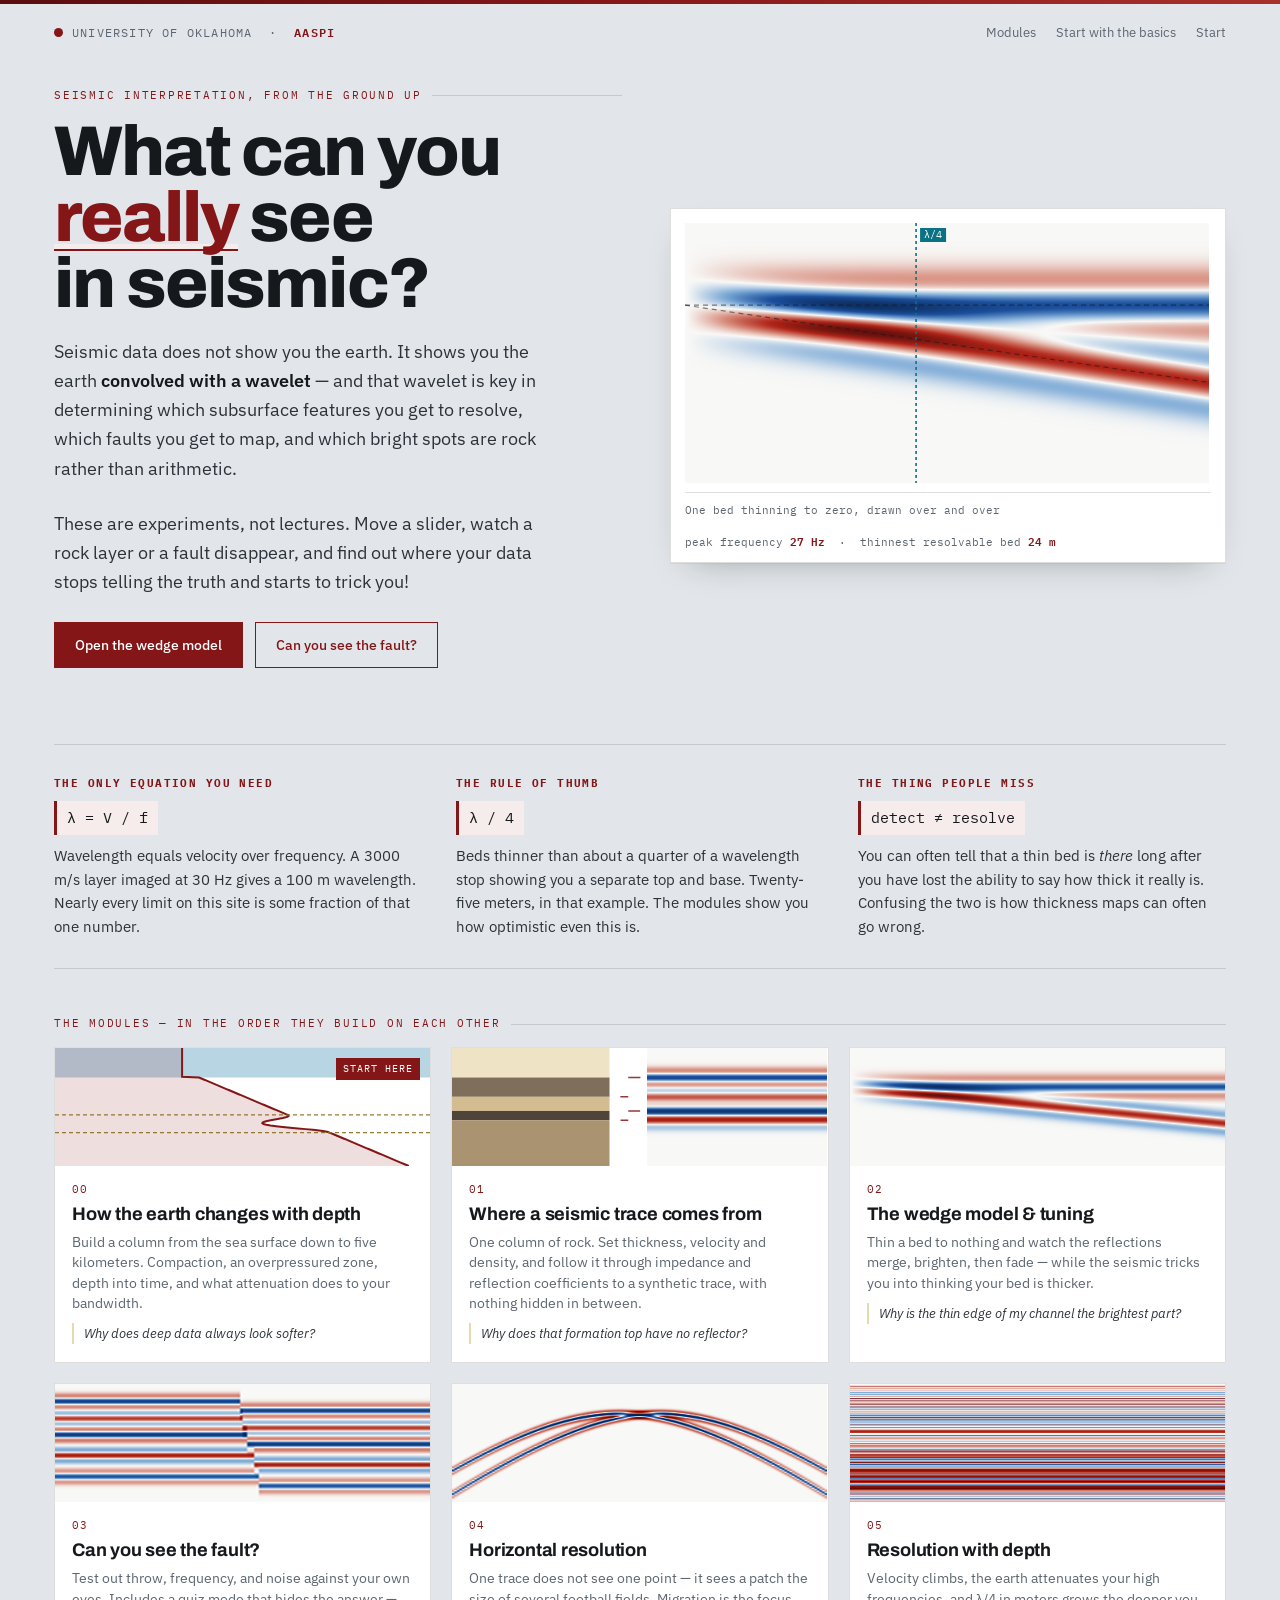
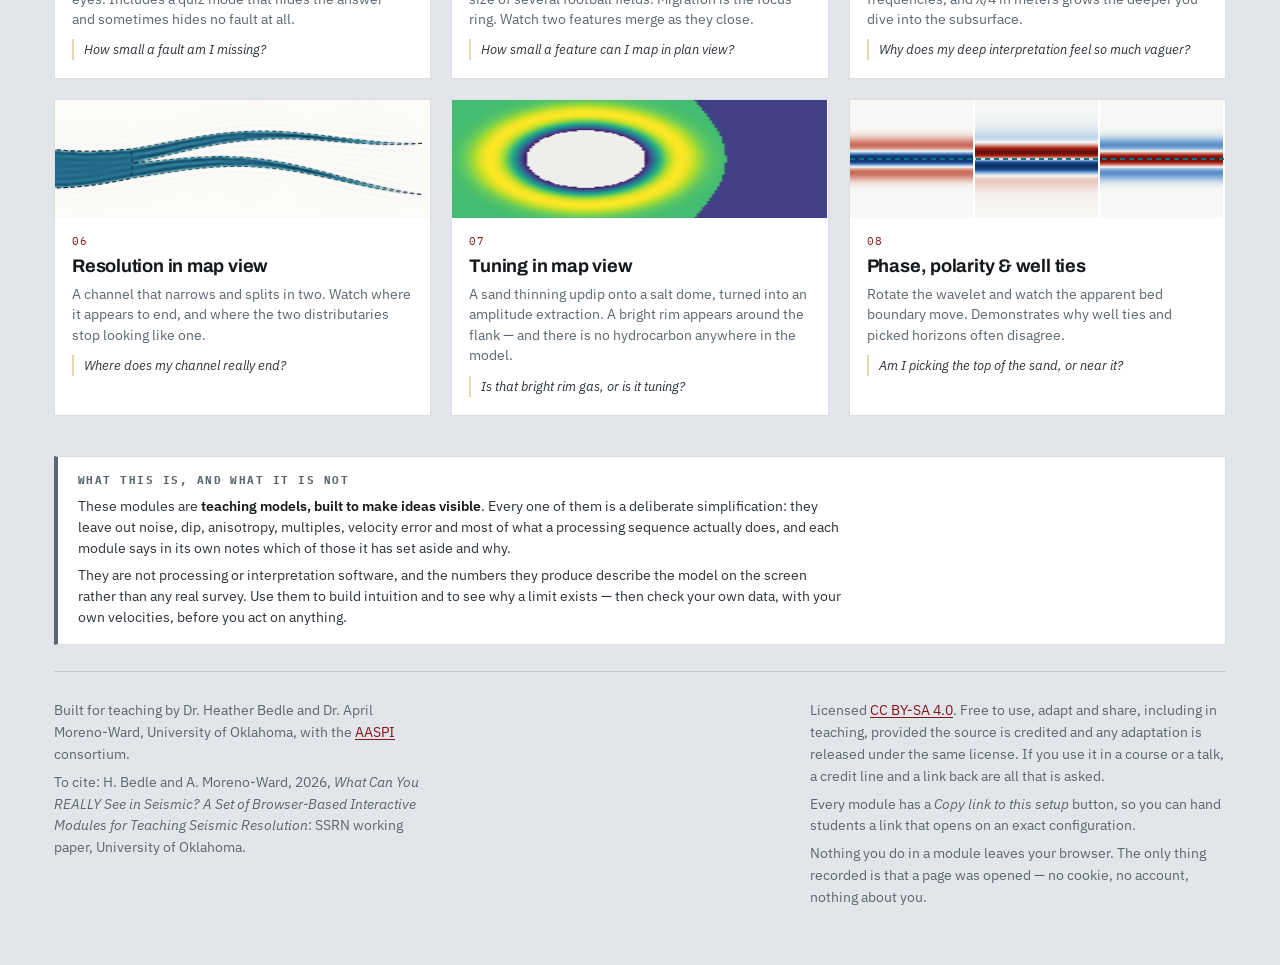
==== commit 37cc757f: "Update index.html" ====
--- a/index.html
+++ b/index.html
@@ -3,291 +3,682 @@
 <head>
 <meta charset="utf-8">
 <meta name="viewport" content="width=device-width, initial-scale=1">
-<title>How AVO Actually Works</title>
-<meta name="description" content="Interactive modules on rock physics, fluid substitution and AVO: build a rock, follow it to a seismic trace, and find out how many different rocks could have produced the same amplitude. Built for teaching by AASPI at the University of Oklahoma.">
+<title>What Can You REALLY See in Seismic?</title>
+<meta name="description" content="Hands-on browser experiments in seismic resolution: tuning, wedge models, fault visibility. No install, no math prerequisite. University of Oklahoma / AASPI.">
 <link rel="preconnect" href="https://fonts.googleapis.com">
 <link rel="preconnect" href="https://fonts.gstatic.com" crossorigin>
 <link href="https://fonts.googleapis.com/css2?family=Archivo:wght@600;700;800&family=IBM+Plex+Mono:wght@400;500&family=IBM+Plex+Sans:wght@400;500;600&display=swap" rel="stylesheet">
 <link rel="stylesheet" href="assets/style.css">
-<style>
-  /* the difficulty note on each card. Kept here rather than in the shared
-     stylesheet, which is copied from the companion sites and stays untouched. */
-  .card-no .lvl { display:block; margin-top:3px; font:400 10.5px/1.35 "IBM Plex Sans",sans-serif;
-                  letter-spacing:0; text-transform:none; color:#5C6670; }
-  .card.planned .card-no .lvl { color:#8A9299; }
-</style>
 </head>
 <body>
 
 <div class="wrap">
   <header class="masthead">
-    <a class="brand" href="index.html"><span class="dot"></span>How AVO <b>actually</b> works</a>
+    <a class="brand" href="index.html"><span class="dot"></span>University of Oklahoma &nbsp;·&nbsp; <b>AASPI</b></a>
     <nav>
       <a href="#modules">Modules</a>
-      <a href="#about">About</a>
-      <a href="https://www.ou.edu/mcee/labs/aaspi">AASPI</a>
+      <a href="#who">Start with the basics</a>
+      <a href="modules/wedge.html">Start</a>
     </nav>
   </header>
 
-  <!-- ================================ HERO ================================ -->
+  <!-- =============================== HERO =============================== -->
   <section class="hero">
-   <div class="hero-grid">
-    <div class="hero-copy">
-      <p class="eyebrow">AASPI &nbsp;·&nbsp; University of Oklahoma</p>
-      <h1 class="title">A seismic amplitude is <em>evidence</em>, not an answer.</h1>
-      <p class="lede">Several things have to happen between a rock and a seismic amplitude. Grains and pores
-        set a stiffness. The fluid changes it. Stiffness and density are multiplied together into one
-        impedance. Two impedances are reduced to one contrast. A wavelet blurs the contrast in time, and
-        noise puts an error bar around what is left. <strong>Every one of those steps throws information
-        away</strong>, so working back from a bright spot to the rock does not have one answer.</p>
-      <p class="lede">These modules build that calculation in front of you, one step at a time, and then
-        go looking for the rocks that share an amplitude. Adding offset is what wins some of that information
-        back — not all of it. Nothing to install, and nothing leaves your machine.</p>
-      <div class="hero-cta">
-        <a class="btn" href="modules/start-here.html">Start here — no equations →</a>
-        <a class="btn ghost" href="#modules">See all modules</a>
+    <div class="hero-grid">
+      <div>
+        <p class="eyebrow">Seismic interpretation, from the ground up</p>
+        <h1 class="title">What can you <em>really</em> see in seismic?</h1>
+        <p class="lede">Seismic data does not show you the earth. It shows you the earth
+          <strong>convolved with a wavelet</strong> — and that wavelet is key in determining which subsurface features you get to
+          resolve, which faults you get to map, and which bright spots are rock rather than arithmetic.</p>
+        <p class="lede">These are experiments, not lectures. Move a slider, watch a rock layer or a fault disappear,
+          and find out where your data stops telling the truth and starts to trick you!</p>
+        <p>
+          <a class="btn" href="modules/wedge.html">Open the wedge model</a>
+          <a class="btn ghost" href="modules/faults.html" style="margin-left:8px">Can you see the fault?</a>
+        </p>
+      </div>
+
+      <div class="hero-panel">
+        <canvas id="heroCanvas" aria-label="Animated wedge model: two reflections merging as frequency drops"></canvas>
+        <div class="hero-cap">
+          <span>One bed thinning to zero, drawn over and over</span>
+          <span>peak frequency <b id="heroF">40 Hz</b> &nbsp;·&nbsp; thinnest resolvable bed <b id="heroR">16 m</b></span>
+        </div>
       </div>
     </div>
-    <div class="hero-panel"><div class="thumb" style="border:0"><svg viewBox="0 0 200 104" xmlns="http://www.w3.org/2000/svg" aria-hidden="true" preserveAspectRatio="xMidYMid meet"><rect width="200" height="104" fill="#F6F4EE"/><line x1="16" y1="52" x2="184" y2="52" stroke="#C7C9C0" stroke-width="1.4"/><path d="M16 82.6 L20.2 82.6 L24.4 82.6 L28.6 82.7 L32.8 82.8 L37 82.9 L41.2 83 L45.4 83.1 L49.6 83.3 L53.8 83.5 L58 83.7 L62.2 83.9 L66.4 84.2 L70.6 84.4 L74.8 84.7 L79 85.1 L83.2 85.4 L87.4 85.8 L91.6 86.1 L95.8 86.5 L100 87 L104.2 87.4 L108.4 87.9 L112.6 88.4 L116.8 88.9 L121 89.4 L125.2 90 L129.4 90.6 L133.6 91.2 L137.8 91.8 L142 92.4 L146.2 93.1 L150.4 93.8 L154.6 94.5 L158.8 95.3 L163 96 L167.2 96.8 L171.4 97.6 L175.6 98.5 L179.8 99.3 L184 100.2" fill="none" stroke="#841617" stroke-width="2.1" stroke-linecap="round"/><path d="M16 52.6 L20.2 52.7 L24.4 52.7 L28.6 52.8 L32.8 53 L37 53.1 L41.2 53.4 L45.4 53.6 L49.6 53.9 L53.8 54.2 L58 54.6 L62.2 55 L66.4 55.5 L70.6 56 L74.8 56.5 L79 57 L83.2 57.6 L87.4 58.3 L91.6 58.9 L95.8 59.6 L100 60.3 L104.2 61.1 L108.4 61.9 L112.6 62.7 L116.8 63.6 L121 64.5 L125.2 65.4 L129.4 66.4 L133.6 67.3 L137.8 68.4 L142 69.4 L146.2 70.5 L150.4 71.5 L154.6 72.6 L158.8 73.8 L163 74.9 L167.2 76.1 L171.4 77.3 L175.6 78.5 L179.8 79.8 L184 81" fill="none" stroke="#B5451B" stroke-width="2.1" stroke-linecap="round"/><path d="M16 53.7 L20.2 53.7 L24.4 53.7 L28.6 53.8 L32.8 53.8 L37 53.9 L41.2 54 L45.4 54.1 L49.6 54.2 L53.8 54.4 L58 54.5 L62.2 54.7 L66.4 54.9 L70.6 55.1 L74.8 55.3 L79 55.6 L83.2 55.8 L87.4 56.1 L91.6 56.4 L95.8 56.7 L100 57 L104.2 57.3 L108.4 57.6 L112.6 58 L116.8 58.3 L121 58.7 L125.2 59.1 L129.4 59.5 L133.6 59.9 L137.8 60.3 L142 60.7 L146.2 61.1 L150.4 61.6 L154.6 62 L158.8 62.5 L163 62.9 L167.2 63.4 L171.4 63.9 L175.6 64.4 L179.8 64.9 L184 65.3" fill="none" stroke="#0B7285" stroke-width="2.1" stroke-linecap="round"/><path d="M16 62.2 L20.2 62.2 L24.4 62.2 L28.6 62.2 L32.8 62.3 L37 62.3 L41.2 62.4 L45.4 62.4 L49.6 62.5 L53.8 62.6 L58 62.7 L62.2 62.8 L66.4 63 L70.6 63.1 L74.8 63.2 L79 63.4 L83.2 63.6 L87.4 63.7 L91.6 63.9 L95.8 64.1 L100 64.3 L104.2 64.6 L108.4 64.8 L112.6 65 L116.8 65.3 L121 65.6 L125.2 65.8 L129.4 66.1 L133.6 66.4 L137.8 66.7 L142 67 L146.2 67.4 L150.4 67.7 L154.6 68 L158.8 68.4 L163 68.8 L167.2 69.2 L171.4 69.6 L175.6 70 L179.8 70.4 L184 70.8" fill="none" stroke="#2A7B9B" stroke-width="2.1" stroke-linecap="round"/><path d="M16 62.2 L20.2 62.2 L24.4 62.2 L28.6 62.3 L32.8 62.4 L37 62.5 L41.2 62.6 L45.4 62.7 L49.6 62.9 L53.8 63 L58 63.2 L62.2 63.4 L66.4 63.7 L70.6 63.9 L74.8 64.2 L79 64.5 L83.2 64.8 L87.4 65.1 L91.6 65.5 L95.8 65.9 L100 66.2 L104.2 66.6 L108.4 67.1 L112.6 67.5 L116.8 68 L121 68.5 L125.2 69 L129.4 69.5 L133.6 70 L137.8 70.6 L142 71.1 L146.2 71.7 L150.4 72.3 L154.6 72.9 L158.8 73.6 L163 74.2 L167.2 74.9 L171.4 75.6 L175.6 76.3 L179.8 77 L184 77.8" fill="none" stroke="#6B7A2E" stroke-width="2.1" stroke-linecap="round"/><text x="100" y="103" font-family="monospace" font-size="8" fill="#16191C" text-anchor="middle">five reservoirs, one gather</text></svg></div>
-      <div class="hero-cap"><span>five different reservoirs</span><b>computed, not drawn</b></div></div>
-   </div>
   </section>
 
-  <!-- ============================== THE PREMISE ============================ -->
-  <section class="primer">
-   <div class="primer-grid">
-    <div>
-      <h3>It only works in one direction</h3>
-      <p>A rock model predicts an amplitude exactly. An amplitude does not predict a rock at all, because
-        several rocks arrive at the same number and nothing downstream can separate them.</p>
-    </div>
-    <div>
-      <h3>The rules are shortcuts</h3>
-      <p>Bright spot means gas. Class III means gas. Low impedance means hydrocarbons. Each is sometimes
-        true, and each has a set of counterexamples you can build here in about thirty seconds.</p>
-    </div>
-    <div>
-      <h3>AVO narrows, it does not solve</h3>
-      <p>Offset adds a second measurement, so some ties get broken. Others do not. Knowing which ties break and which do not is the part that takes judgment.</p>
-    </div>
-   </div>
-  </section>
-
-  <!-- =============================== MODULES ============================== -->
-  <section id="modules" class="modules">
-    <div class="sec-head">
-      <h2>The modules</h2>
-      <p>In the order they build on each other. Each one adds a step, or takes one apart.
-        Seven now, counting the foundation module. Each card says what it assumes.</p>
-    </div>
-
-    <div class="primer" style="margin:0 0 26px">
-     <div class="primer-grid">
+  <!-- ============================== PRIMER ============================== -->
+  <section class="primer" id="who">
+    <div class="primer-grid">
       <div>
-        <h3>New to this</h3>
-        <p>Read <b>00</b> first — it has no equations and assumes nothing. Then <b>01</b>, <b>02</b> and
-          <b>03</b>, and stop there. That is a complete and useful course on its own.</p>
+        <h3>The only equation you need</h3>
+        <span class="eq">λ = V / f</span>
+        <p>Wavelength equals velocity over frequency. A 3000 m/s layer imaged at 30 Hz gives a 100 m wavelength.
+          Nearly every limit on this site is some fraction of that one number.</p>
       </div>
       <div>
-        <h3>You have used AVO before</h3>
-        <p>Start at <b>01</b> and go straight through. Module 00 is still worth ten minutes if only to see
-          which simplifications the rest of the set is going to come back for.</p>
+        <h3>The rule of thumb</h3>
+        <span class="eq">λ / 4</span>
+        <p>Beds thinner than about a quarter of a wavelength stop showing you a separate top and base.
+          Twenty-five meters, in that example. The modules show you how optimistic even this is.</p>
       </div>
       <div>
-        <h3>You do this for a living</h3>
-        <p><b>05</b> and <b>06</b> are the ones with something new in them: the size of the error bars,
-          and a count of what the gradient actually buys you.</p>
+        <h3>The thing people miss</h3>
+        <span class="eq">detect ≠ resolve</span>
+        <p>You can often tell that a thin bed is <em>there</em> long after you have lost the ability to say how
+          thick it really is. Confusing the two is how thickness maps can often go wrong.</p>
       </div>
-     </div>
-    </div>
-
-    <div class="card-grid">
-
-      <a class="card" href="modules/beyond-normal-incidence.html">
-        <div class="thumb"><svg viewBox="0 0 200 104" xmlns="http://www.w3.org/2000/svg" aria-hidden="true" preserveAspectRatio="xMidYMid meet"><rect width="200" height="104" fill="#F6F4EE"/><rect x="10" y="6" width="96" height="32.9" fill="#E4E0D6"/><rect x="10" y="38.9" width="96" height="23.1" fill="rgba(181,69,27,0.25)"/><rect x="10" y="61.9" width="96" height="36.1" fill="#E4E0D6"/><line x1="10" y1="38.9" x2="106" y2="38.9" stroke="#16191C" stroke-width="1.6"/><line x1="10" y1="61.9" x2="106" y2="61.9" stroke="#16191C" stroke-width="1.6"/><line x1="140" y1="6" x2="140" y2="98" stroke="#C7C9C0" stroke-width="1"/><polyline points="140,6 140,7 140,7.9 140,8.9 140,9.8 140,10.8 140,11.8 140,12.7 140,13.7 140,14.6 140,15.6 140,16.5 140,17.5 140.1,18.5 140.1,19.4 140.3,20.4 140.5,21.3 140.9,22.3 141.5,23.3 142.3,24.2 143.4,25.2 144.9,26.1 146.6,27.1 148.3,28 149.8,29 150.7,30 150.6,30.9 148.9,31.9 145.7,32.8 140.8,33.8 134.8,34.8 128.3,35.7 122.4,36.7 118,37.6 115.9,38.6 116.5,39.5 119.6,40.5 124.7,41.5 130.9,42.4 137.2,43.4 142.6,44.3 146.4,45.3 148.4,46.3 148.5,47.2 147.1,48.2 144.4,49.1 141.1,50.1 137.6,51 134.5,52 132.2,53 131.3,53.9 132.1,54.9 134.8,55.8 139.3,56.8 145.1,57.8 151.4,58.7 157.4,59.7 161.8,60.6 164.1,61.6 163.6,62.5 160.6,63.5 155.5,64.5 149.3,65.4 142.9,66.4 137.2,67.3 132.9,68.3 130.3,69.3 129.2,70.2 129.5,71.2 130.7,72.1 132.3,73.1 134.1,74 135.7,75 137,76 138.1,76.9 138.8,77.9 139.3,78.8 139.6,79.8 139.8,80.8 139.9,81.7 139.9,82.7 140,83.6 140,84.6 140,85.5 140,86.5 140,87.5 140,88.4 140,89.4 140,90.3 140,91.3 140,92.3 140,93.2 140,94.2 140,95.1 140,96.1 140,97 140,98" fill="none" stroke="#841617" stroke-width="2.4" stroke-linejoin="round"/><text x="58" y="103" font-family="monospace" font-size="8" fill="#16191C" text-anchor="middle">two rocks</text><text x="150" y="103" font-family="monospace" font-size="8" fill="#841617">the echo</text></svg></div>
-        <div class="card-body">
-          <div class="card-no">00<span class="lvl">assumes the seismic resolution modules</span></div>
-          <h3>Beyond normal incidence</h3>
-          <p>A recap of what the resolution modules established, the assumption every one of them shared, and the observation this set begins from: a reflection coefficient is not one number.</p>
-          <div class="q">What does this set assume I already know?</div>
-        </div>
-        <span class="flag next">Start here</span>
-      </a>
-
-      <div class="card planned">
-        <div class="thumb"><svg viewBox="0 0 200 104" xmlns="http://www.w3.org/2000/svg" aria-hidden="true" preserveAspectRatio="xMidYMid meet"><rect width="200" height="104" fill="#F6F4EE"/><line x1="60" y1="4" x2="60" y2="100" stroke="#C7C9C0" stroke-width="1"/><line x1="140" y1="4" x2="140" y2="100" stroke="#C7C9C0" stroke-width="1"/><polyline points="60,4 60,5 60,6 60,7 60,8 60,9 60,10 60,11 60,12 60,13 60,14 60,15 60,16 60,17 60,18 60.1,19 60.1,20 60.2,21 60.2,22 60.3,23 60.4,24 60.5,25 60.6,26 60.7,27 60.7,28 60.6,29 60.5,30 60.2,31 59.9,32 59.5,33 59.1,34 58.7,35 58.4,36 58.3,37 58.2,38 58.3,39 58.5,40 58.8,41 59.1,42 59.4,43 59.7,44 59.9,45 60.2,46 60.4,47 60.7,48 61,49 61.3,50 61.5,51 61.7,52 61.8,53 61.7,54 61.5,55 61.2,56 60.8,57 60.4,58 60,59 59.7,60 59.5,61 59.3,62 59.3,63 59.3,64 59.4,65 59.5,66 59.6,67 59.7,68 59.8,69 59.9,70 59.9,71 59.9,72 60,73 60,74 60,75 60,76 60,77 60,78 60,79 60,80 60,81 60,82 60,83 60,84 60,85 60,86 60,87 60,88 60,89 60,90 60,91 60,92 60,93 60,94 60,95 60,96 60,97 60,98 60,99 60,100" fill="none" stroke="#16191C" stroke-width="2" stroke-linejoin="round"/><polyline points="140,4 140,5 140,6 140,7 140,8 140,9 140,10 140,11 140,12 140,13 140.1,14 140.1,15 140.2,16 140.4,17 140.6,18 141.1,19 141.7,20 142.5,21 143.6,22 145,23 146.6,24 148.2,25 149.7,26 150.6,27 150.7,28 149.7,29 147.3,30 143.4,31 138.3,32 132.4,33 126.4,34 121.1,35 117.2,36 115.3,37 115.6,38 118,39 121.8,40 126.6,41 131.3,42 135.3,43 138.1,44 139.7,45 140.1,46 140,47 139.9,48 140.4,49 142.1,50 145.1,51 149.2,52 154,53 158.6,54 162.4,55 164.5,56 164.6,57 162.4,58 158.4,59 152.9,60 146.9,61 141.1,62 136.1,63 132.4,64 130.1,65 129.2,66 129.5,67 130.5,68 132,69 133.6,70 135.2,71 136.5,72 137.6,73 138.4,74 139,75 139.4,76 139.6,77 139.8,78 139.9,79 139.9,80 140,81 140,82 140,83 140,84 140,85 140,86 140,87 140,88 140,89 140,90 140,91 140,92 140,93 140,94 140,95 140,96 140,97 140,98 140,99 140,100" fill="none" stroke="#841617" stroke-width="2.4" stroke-linejoin="round"/><text x="60" y="100" font-family="monospace" font-size="9" fill="#16191C" text-anchor="middle">brine</text><text x="140" y="100" font-family="monospace" font-size="9" fill="#841617" text-anchor="middle">gas</text></svg></div>
-        <div class="card-body">
-          <div class="card-no">01<span class="lvl">assumes module 00</span></div>
-          <h3>Rocks, pores and stiffness</h3>
-          <p>Grains and pore space, where bulk density comes from, and the two separate ways a rock resists deformation — against compression, and against shearing.</p>
-          <div class="q">What makes one rock faster than another?</div>
-        </div>
-        <span class="flag">To build</span>
-      </div>
-
-      <div class="card planned">
-        <div class="thumb"><svg viewBox="0 0 200 104" xmlns="http://www.w3.org/2000/svg" aria-hidden="true" preserveAspectRatio="xMidYMid meet"><rect width="200" height="104" fill="#F6F4EE"/><path d="M14 20.5 L15.9 23.3 L17.8 25.9 L19.7 28.5 L21.6 31.1 L23.6 33.6 L25.5 36 L27.4 38.4 L29.3 40.8 L31.2 43 L33.1 45.3 L35 47.5 L36.9 49.7 L38.8 51.8 L40.8 53.9 L42.7 55.9 L44.6 57.9 L46.5 59.9 L48.4 61.8 L50.3 63.7 L52.2 65.6 L54.1 67.4 L56 69.2 L58 71 L59.9 72.7 L61.8 74.4 L63.7 76.1 L65.6 77.7 L67.5 79.3 L69.4 80.9 L71.3 82.5 L73.2 84 L75.2 85.5 L77.1 87 L79 88.5 L80.9 89.9 L82.8 91.3 L84.7 92.7" fill="none" stroke="#841617" stroke-width="2.4"/><circle cx="59.9" cy="72.7" r="4" fill="#841617"/><circle cx="65.6" cy="77.7" r="4" fill="#841617"/><line x1="14" y1="94" x2="186" y2="94" stroke="#C7C9C0" stroke-width="1.4"/><line x1="14" y1="12" x2="14" y2="94" stroke="#C7C9C0" stroke-width="1.4"/><text x="100" y="103" font-family="monospace" font-size="8" fill="#16191C" text-anchor="middle">one impedance, many rocks</text></svg></div>
-        <div class="card-body">
-          <div class="card-no">02<span class="lvl">assumes module 00</span></div>
-          <h3>Fluid in the pores</h3>
-          <p>Why a pore fluid stiffens a rock against compression and not against shear, what that does to Vp, Vs and density, and where gas saturation stops mattering.</p>
-          <div class="q">What does replacing brine with gas actually change?</div>
-        </div>
-        <span class="flag">To build</span>
-      </div>
-
-      <a class="card" href="modules/rock-to-trace.html">
-        <div class="thumb"><svg viewBox="0 0 200 104" xmlns="http://www.w3.org/2000/svg" aria-hidden="true" preserveAspectRatio="xMidYMid meet"><rect width="200" height="104" fill="#F6F4EE"/><line x1="60" y1="4" x2="60" y2="100" stroke="#C7C9C0" stroke-width="1"/><line x1="140" y1="4" x2="140" y2="100" stroke="#C7C9C0" stroke-width="1"/><polyline points="60,4 60,5 60,6 60,7 60,8 60,9 60,10 60,11 60,12 60,13 60,14 60,15 60,16 60,17 60,18 60.1,19 60.1,20 60.2,21 60.2,22 60.3,23 60.4,24 60.5,25 60.6,26 60.7,27 60.7,28 60.6,29 60.5,30 60.2,31 59.9,32 59.5,33 59.1,34 58.7,35 58.4,36 58.3,37 58.2,38 58.3,39 58.5,40 58.8,41 59.1,42 59.4,43 59.7,44 59.9,45 60.2,46 60.4,47 60.7,48 61,49 61.3,50 61.5,51 61.7,52 61.8,53 61.7,54 61.5,55 61.2,56 60.8,57 60.4,58 60,59 59.7,60 59.5,61 59.3,62 59.3,63 59.3,64 59.4,65 59.5,66 59.6,67 59.7,68 59.8,69 59.9,70 59.9,71 59.9,72 60,73 60,74 60,75 60,76 60,77 60,78 60,79 60,80 60,81 60,82 60,83 60,84 60,85 60,86 60,87 60,88 60,89 60,90 60,91 60,92 60,93 60,94 60,95 60,96 60,97 60,98 60,99 60,100" fill="none" stroke="#16191C" stroke-width="2" stroke-linejoin="round"/><polyline points="140,4 140,5 140,6 140,7 140,8 140,9 140,10 140,11 140,12 140,13 140.1,14 140.1,15 140.2,16 140.4,17 140.6,18 141.1,19 141.7,20 142.5,21 143.6,22 145,23 146.6,24 148.2,25 149.7,26 150.6,27 150.7,28 149.7,29 147.3,30 143.4,31 138.3,32 132.4,33 126.4,34 121.1,35 117.2,36 115.3,37 115.6,38 118,39 121.8,40 126.6,41 131.3,42 135.3,43 138.1,44 139.7,45 140.1,46 140,47 139.9,48 140.4,49 142.1,50 145.1,51 149.2,52 154,53 158.6,54 162.4,55 164.5,56 164.6,57 162.4,58 158.4,59 152.9,60 146.9,61 141.1,62 136.1,63 132.4,64 130.1,65 129.2,66 129.5,67 130.5,68 132,69 133.6,70 135.2,71 136.5,72 137.6,73 138.4,74 139,75 139.4,76 139.6,77 139.8,78 139.9,79 139.9,80 140,81 140,82 140,83 140,84 140,85 140,86 140,87 140,88 140,89 140,90 140,91 140,92 140,93 140,94 140,95 140,96 140,97 140,98 140,99 140,100" fill="none" stroke="#841617" stroke-width="2.4" stroke-linejoin="round"/><text x="60" y="100" font-family="monospace" font-size="9" fill="#16191C" text-anchor="middle">brine</text><text x="140" y="100" font-family="monospace" font-size="9" fill="#841617" text-anchor="middle">gas</text></svg></div>
-        <div class="card-body">
-          <div class="card-no">03<span class="lvl">written before the re-leveling · pitched higher</span></div>
-          <h3>From a rock to a trace</h3>
-          <p>Porosity, clay and pore fluid to a dry frame, Gassmann to a saturated rock, impedance, reflectivity, a wavelet, and noise. Every step from the rock to the trace, on one page.</p>
-          <div class="q">How does a change in the rock reach the seismic trace?</div>
-        </div>
-        <span class="flag next">Being re-leveled</span>
-      </a>
-
-      <div class="card planned">
-        <div class="thumb"><svg viewBox="0 0 200 104" xmlns="http://www.w3.org/2000/svg" aria-hidden="true" preserveAspectRatio="xMidYMid meet"><rect width="200" height="104" fill="#F6F4EE"/><line x1="16" y1="52" x2="184" y2="52" stroke="#C7C9C0" stroke-width="1.4"/><path d="M16 77.8 L20.2 77.8 L24.4 77.9 L28.6 77.9 L32.8 78 L37 78.1 L41.2 78.3 L45.4 78.4 L49.6 78.6 L53.8 78.8 L58 79.1 L62.2 79.3 L66.4 79.6 L70.6 79.9 L74.8 80.2 L79 80.6 L83.2 81 L87.4 81.4 L91.6 81.8 L95.8 82.3 L100 82.7 L104.2 83.2 L108.4 83.7 L112.6 84.3 L116.8 84.9 L121 85.4 L125.2 86.1 L129.4 86.7 L133.6 87.4 L137.8 88 L142 88.8 L146.2 89.5 L150.4 90.2 L154.6 91 L158.8 91.8 L163 92.7 L167.2 93.5 L171.4 94.4 L175.6 95.3 L179.8 96.2 L184 97.2" fill="none" stroke="#841617" stroke-width="2.4" stroke-linecap="round"/><path d="M16 53.7 L20.2 53.7 L24.4 53.7 L28.6 53.8 L32.8 53.8 L37 53.9 L41.2 54 L45.4 54.1 L49.6 54.2 L53.8 54.4 L58 54.5 L62.2 54.7 L66.4 54.9 L70.6 55.1 L74.8 55.3 L79 55.6 L83.2 55.8 L87.4 56.1 L91.6 56.4 L95.8 56.7 L100 57 L104.2 57.3 L108.4 57.6 L112.6 58 L116.8 58.3 L121 58.7 L125.2 59.1 L129.4 59.5 L133.6 59.9 L137.8 60.3 L142 60.7 L146.2 61.1 L150.4 61.6 L154.6 62 L158.8 62.5 L163 62.9 L167.2 63.4 L171.4 63.9 L175.6 64.4 L179.8 64.9 L184 65.3" fill="none" stroke="#0B7285" stroke-width="2.4" stroke-linecap="round"/><text x="100" y="103" font-family="monospace" font-size="8" fill="#16191C" text-anchor="middle">0°　→　40°</text></svg></div>
-        <div class="card-body">
-          <div class="card-no">04<span class="lvl">assumes modules 00–03</span></div>
-          <h3>Offset, angle and the gather</h3>
-          <p>Where offset comes from, why offset is not the same thing as angle, moveout, the gather, and what stacking keeps and discards.</p>
-          <div class="q">What is a gather?</div>
-        </div>
-        <span class="flag">To build</span>
-      </div>
-
-      <a class="card" href="modules/add-offset.html">
-        <div class="thumb"><svg viewBox="0 0 200 104" xmlns="http://www.w3.org/2000/svg" aria-hidden="true" preserveAspectRatio="xMidYMid meet"><rect width="200" height="104" fill="#F6F4EE"/><line x1="16" y1="52" x2="184" y2="52" stroke="#C7C9C0" stroke-width="1.4"/><path d="M16 77.8 L20.2 77.8 L24.4 77.9 L28.6 77.9 L32.8 78 L37 78.1 L41.2 78.3 L45.4 78.4 L49.6 78.6 L53.8 78.8 L58 79.1 L62.2 79.3 L66.4 79.6 L70.6 79.9 L74.8 80.2 L79 80.6 L83.2 81 L87.4 81.4 L91.6 81.8 L95.8 82.3 L100 82.7 L104.2 83.2 L108.4 83.7 L112.6 84.3 L116.8 84.9 L121 85.4 L125.2 86.1 L129.4 86.7 L133.6 87.4 L137.8 88 L142 88.8 L146.2 89.5 L150.4 90.2 L154.6 91 L158.8 91.8 L163 92.7 L167.2 93.5 L171.4 94.4 L175.6 95.3 L179.8 96.2 L184 97.2" fill="none" stroke="#841617" stroke-width="2.4" stroke-linecap="round"/><path d="M16 53.7 L20.2 53.7 L24.4 53.7 L28.6 53.8 L32.8 53.8 L37 53.9 L41.2 54 L45.4 54.1 L49.6 54.2 L53.8 54.4 L58 54.5 L62.2 54.7 L66.4 54.9 L70.6 55.1 L74.8 55.3 L79 55.6 L83.2 55.8 L87.4 56.1 L91.6 56.4 L95.8 56.7 L100 57 L104.2 57.3 L108.4 57.6 L112.6 58 L116.8 58.3 L121 58.7 L125.2 59.1 L129.4 59.5 L133.6 59.9 L137.8 60.3 L142 60.7 L146.2 61.1 L150.4 61.6 L154.6 62 L158.8 62.5 L163 62.9 L167.2 63.4 L171.4 63.9 L175.6 64.4 L179.8 64.9 L184 65.3" fill="none" stroke="#0B7285" stroke-width="2.4" stroke-linecap="round"/><text x="100" y="103" font-family="monospace" font-size="8" fill="#16191C" text-anchor="middle">0°　→　40°</text></svg></div>
-        <div class="card-body">
-          <div class="card-no">05<span class="lvl">written before the re-leveling · pitched higher</span></div>
-          <h3>Amplitude against angle</h3>
-          <p>The ray stops arriving straight down, shear velocity becomes visible, and one measurement becomes a curve.</p>
-          <div class="q">Why does the amplitude change with angle at all?</div>
-        </div>
-        <span class="flag next">Being re-leveled</span>
-      </a>
-
-      <a class="card" href="modules/intercept-gradient.html">
-        <div class="thumb"><svg viewBox="0 0 200 104" xmlns="http://www.w3.org/2000/svg" aria-hidden="true" preserveAspectRatio="xMidYMid meet"><rect width="200" height="104" fill="#F6F4EE"/><line x1="10" y1="54" x2="190" y2="54" stroke="#C7C9C0" stroke-width="1.4"/><line x1="100" y1="6" x2="100" y2="98" stroke="#C7C9C0" stroke-width="1.4"/><line x1="26" y1="98" x2="174" y2="6" stroke="#C7C9C0" stroke-width="1.6" stroke-dasharray="5 4"/><circle cx="36.2" cy="84.9" r="4" fill="#841617"/><circle cx="9.9" cy="21.5" r="4" fill="#0B7285"/><circle cx="48.8" cy="45.4" r="4" fill="#0B7285"/><circle cx="76.5" cy="66.1" r="4" fill="#0B7285"/><text x="186" y="50" font-family="monospace" font-size="8" fill="#16191C" text-anchor="end">G</text><text x="104" y="14" font-family="monospace" font-size="8" fill="#16191C">R0</text></svg></div>
-        <div class="card-body">
-          <div class="card-no">06<span class="lvl">written before the re-leveling · pitched higher</span></div>
-          <h3>Intercept, gradient and the classes</h3>
-          <p>Two numbers instead of a curve, the crossplot they live in, the wet trend that makes an anomaly anomalous, and why Classes I to IV are regions somebody drew.</p>
-          <div class="q">What is a Class III response actually telling me?</div>
-        </div>
-        <span class="flag next">Being re-leveled</span>
-      </a>
-
-      <a class="card" href="modules/same-amplitude.html">
-        <div class="thumb"><svg viewBox="0 0 200 104" xmlns="http://www.w3.org/2000/svg" aria-hidden="true" preserveAspectRatio="xMidYMid meet"><rect width="200" height="104" fill="#F6F4EE"/><path d="M14 20.5 L15.9 23.3 L17.8 25.9 L19.7 28.5 L21.6 31.1 L23.6 33.6 L25.5 36 L27.4 38.4 L29.3 40.8 L31.2 43 L33.1 45.3 L35 47.5 L36.9 49.7 L38.8 51.8 L40.8 53.9 L42.7 55.9 L44.6 57.9 L46.5 59.9 L48.4 61.8 L50.3 63.7 L52.2 65.6 L54.1 67.4 L56 69.2 L58 71 L59.9 72.7 L61.8 74.4 L63.7 76.1 L65.6 77.7 L67.5 79.3 L69.4 80.9 L71.3 82.5 L73.2 84 L75.2 85.5 L77.1 87 L79 88.5 L80.9 89.9 L82.8 91.3 L84.7 92.7" fill="none" stroke="#841617" stroke-width="2.4"/><circle cx="59.9" cy="72.7" r="4" fill="#841617"/><circle cx="65.6" cy="77.7" r="4" fill="#841617"/><line x1="14" y1="94" x2="186" y2="94" stroke="#C7C9C0" stroke-width="1.4"/><line x1="14" y1="12" x2="14" y2="94" stroke="#C7C9C0" stroke-width="1.4"/><text x="100" y="103" font-family="monospace" font-size="8" fill="#16191C" text-anchor="middle">one impedance, many rocks</text></svg></div>
-        <div class="card-body">
-          <div class="card-no">07<span class="lvl">written before the re-leveling · pitched higher</span></div>
-          <h3>Several rocks, one amplitude</h3>
-          <p>Fix the amplitude and search for every rock that could have produced it. Porosity against saturation, the shale nobody measured, tuning, and a full count of what survives.</p>
-          <div class="q">How many rocks fit the amplitude I measured?</div>
-        </div>
-        <span class="flag next">Being re-leveled</span>
-      </a>
-
-      <a class="card" href="modules/reading-a-gather.html">
-        <div class="thumb"><svg viewBox="0 0 200 104" xmlns="http://www.w3.org/2000/svg" aria-hidden="true" preserveAspectRatio="xMidYMid meet"><rect width="200" height="104" fill="#F6F4EE"/><line x1="16" y1="52" x2="184" y2="52" stroke="#C7C9C0" stroke-width="1.4"/><path d="M16 82.6 L20.2 82.6 L24.4 82.6 L28.6 82.7 L32.8 82.8 L37 82.9 L41.2 83 L45.4 83.1 L49.6 83.3 L53.8 83.5 L58 83.7 L62.2 83.9 L66.4 84.2 L70.6 84.4 L74.8 84.7 L79 85.1 L83.2 85.4 L87.4 85.8 L91.6 86.1 L95.8 86.5 L100 87 L104.2 87.4 L108.4 87.9 L112.6 88.4 L116.8 88.9 L121 89.4 L125.2 90 L129.4 90.6 L133.6 91.2 L137.8 91.8 L142 92.4 L146.2 93.1 L150.4 93.8 L154.6 94.5 L158.8 95.3 L163 96 L167.2 96.8 L171.4 97.6 L175.6 98.5 L179.8 99.3 L184 100.2" fill="none" stroke="#841617" stroke-width="2.1" stroke-linecap="round"/><path d="M16 52.6 L20.2 52.7 L24.4 52.7 L28.6 52.8 L32.8 53 L37 53.1 L41.2 53.4 L45.4 53.6 L49.6 53.9 L53.8 54.2 L58 54.6 L62.2 55 L66.4 55.5 L70.6 56 L74.8 56.5 L79 57 L83.2 57.6 L87.4 58.3 L91.6 58.9 L95.8 59.6 L100 60.3 L104.2 61.1 L108.4 61.9 L112.6 62.7 L116.8 63.6 L121 64.5 L125.2 65.4 L129.4 66.4 L133.6 67.3 L137.8 68.4 L142 69.4 L146.2 70.5 L150.4 71.5 L154.6 72.6 L158.8 73.8 L163 74.9 L167.2 76.1 L171.4 77.3 L175.6 78.5 L179.8 79.8 L184 81" fill="none" stroke="#B5451B" stroke-width="2.1" stroke-linecap="round"/><path d="M16 53.7 L20.2 53.7 L24.4 53.7 L28.6 53.8 L32.8 53.8 L37 53.9 L41.2 54 L45.4 54.1 L49.6 54.2 L53.8 54.4 L58 54.5 L62.2 54.7 L66.4 54.9 L70.6 55.1 L74.8 55.3 L79 55.6 L83.2 55.8 L87.4 56.1 L91.6 56.4 L95.8 56.7 L100 57 L104.2 57.3 L108.4 57.6 L112.6 58 L116.8 58.3 L121 58.7 L125.2 59.1 L129.4 59.5 L133.6 59.9 L137.8 60.3 L142 60.7 L146.2 61.1 L150.4 61.6 L154.6 62 L158.8 62.5 L163 62.9 L167.2 63.4 L171.4 63.9 L175.6 64.4 L179.8 64.9 L184 65.3" fill="none" stroke="#0B7285" stroke-width="2.1" stroke-linecap="round"/><path d="M16 62.2 L20.2 62.2 L24.4 62.2 L28.6 62.2 L32.8 62.3 L37 62.3 L41.2 62.4 L45.4 62.4 L49.6 62.5 L53.8 62.6 L58 62.7 L62.2 62.8 L66.4 63 L70.6 63.1 L74.8 63.2 L79 63.4 L83.2 63.6 L87.4 63.7 L91.6 63.9 L95.8 64.1 L100 64.3 L104.2 64.6 L108.4 64.8 L112.6 65 L116.8 65.3 L121 65.6 L125.2 65.8 L129.4 66.1 L133.6 66.4 L137.8 66.7 L142 67 L146.2 67.4 L150.4 67.7 L154.6 68 L158.8 68.4 L163 68.8 L167.2 69.2 L171.4 69.6 L175.6 70 L179.8 70.4 L184 70.8" fill="none" stroke="#2A7B9B" stroke-width="2.1" stroke-linecap="round"/><path d="M16 62.2 L20.2 62.2 L24.4 62.2 L28.6 62.3 L32.8 62.4 L37 62.5 L41.2 62.6 L45.4 62.7 L49.6 62.9 L53.8 63 L58 63.2 L62.2 63.4 L66.4 63.7 L70.6 63.9 L74.8 64.2 L79 64.5 L83.2 64.8 L87.4 65.1 L91.6 65.5 L95.8 65.9 L100 66.2 L104.2 66.6 L108.4 67.1 L112.6 67.5 L116.8 68 L121 68.5 L125.2 69 L129.4 69.5 L133.6 70 L137.8 70.6 L142 71.1 L146.2 71.7 L150.4 72.3 L154.6 72.9 L158.8 73.6 L163 74.2 L167.2 74.9 L171.4 75.6 L175.6 76.3 L179.8 77 L184 77.8" fill="none" stroke="#6B7A2E" stroke-width="2.1" stroke-linecap="round"/><text x="100" y="103" font-family="monospace" font-size="8" fill="#16191C" text-anchor="middle">five reservoirs, one gather</text></svg></div>
-        <div class="card-body">
-          <div class="card-no">08<span class="lvl">written before the re-leveling · pitched higher</span></div>
-          <h3>Noise, error bars and what you can conclude</h3>
-          <p>Noise, a limited angle range, and a gradient much less certain than the intercept. Where the error bars come from, how big they are, and what a defensible statement looks like.</p>
-          <div class="q">How much do I trust this gradient?</div>
-        </div>
-        <span class="flag next">Being re-leveled</span>
-      </a>
-
-      <a class="card" href="modules/what-survives.html">
-        <div class="thumb"><svg viewBox="0 0 200 104" xmlns="http://www.w3.org/2000/svg" aria-hidden="true" preserveAspectRatio="xMidYMid meet"><rect width="200" height="104" fill="#F6F4EE"/><line x1="16" y1="52" x2="184" y2="52" stroke="#C7C9C0" stroke-width="1.4"/><path d="M16 77.8 L20.2 77.8 L24.4 77.9 L28.6 77.9 L32.8 78 L37 78.1 L41.2 78.3 L45.4 78.4 L49.6 78.6 L53.8 78.8 L58 79.1 L62.2 79.3 L66.4 79.6 L70.6 79.9 L74.8 80.2 L79 80.6 L83.2 81 L87.4 81.4 L91.6 81.8 L95.8 82.3 L100 82.7 L104.2 83.2 L108.4 83.7 L112.6 84.3 L116.8 84.9 L121 85.4 L125.2 86.1 L129.4 86.7 L133.6 87.4 L137.8 88 L142 88.8 L146.2 89.5 L150.4 90.2 L154.6 91 L158.8 91.8 L163 92.7 L167.2 93.5 L171.4 94.4 L175.6 95.3 L179.8 96.2 L184 97.2" fill="none" stroke="#C7C9C0" stroke-width="2" stroke-dasharray="5 4" stroke-linecap="round"/><circle cx="24.4" cy="76.9" r="3.4" fill="#841617"/><circle cx="39.1" cy="78" r="3.4" fill="#841617"/><circle cx="53.8" cy="73.9" r="3.4" fill="#841617"/><circle cx="68.5" cy="77.4" r="3.4" fill="#841617"/><circle cx="83.2" cy="77.9" r="3.4" fill="#841617"/><circle cx="97.9" cy="80.2" r="3.4" fill="#841617"/><circle cx="112.6" cy="84" r="3.4" fill="#841617"/><circle cx="127.3" cy="90.6" r="3.4" fill="#841617"/><circle cx="142" cy="94.2" r="3.4" fill="#841617"/><circle cx="156.7" cy="94.7" r="3.4" fill="#841617"/><circle cx="171.4" cy="96.9" r="3.4" fill="#841617"/><text x="100" y="103" font-family="monospace" font-size="8" fill="#16191C" text-anchor="middle">what would you fit through this?</text></svg></div>
-        <div class="card-body">
-          <div class="card-no">08<span class="lvl">written before the re-leveling · pitched higher</span></div>
-          <h3>What survives</h3>
-          <p>Every loss added up, a count of what the second measurement removes, four rules of thumb with computed counterexamples. Being merged with the module above.</p>
-          <div class="q">What can I actually say from this?</div>
-        </div>
-        <span class="flag next">To merge into 08</span>
-      </a>
-
-      <a class="card" href="modules/start-here.html">
-        <div class="thumb"><svg viewBox="0 0 200 104" xmlns="http://www.w3.org/2000/svg" aria-hidden="true" preserveAspectRatio="xMidYMid meet"><rect width="200" height="104" fill="#F6F4EE"/><rect x="10" y="6" width="96" height="32.9" fill="#E4E0D6"/><rect x="10" y="38.9" width="96" height="23.1" fill="rgba(181,69,27,0.25)"/><rect x="10" y="61.9" width="96" height="36.1" fill="#E4E0D6"/><line x1="10" y1="38.9" x2="106" y2="38.9" stroke="#16191C" stroke-width="1.6"/><line x1="10" y1="61.9" x2="106" y2="61.9" stroke="#16191C" stroke-width="1.6"/><line x1="140" y1="6" x2="140" y2="98" stroke="#C7C9C0" stroke-width="1"/><polyline points="140,6 140,7 140,7.9 140,8.9 140,9.8 140,10.8 140,11.8 140,12.7 140,13.7 140,14.6 140,15.6 140,16.5 140,17.5 140.1,18.5 140.1,19.4 140.3,20.4 140.5,21.3 140.9,22.3 141.5,23.3 142.3,24.2 143.4,25.2 144.9,26.1 146.6,27.1 148.3,28 149.8,29 150.7,30 150.6,30.9 148.9,31.9 145.7,32.8 140.8,33.8 134.8,34.8 128.3,35.7 122.4,36.7 118,37.6 115.9,38.6 116.5,39.5 119.6,40.5 124.7,41.5 130.9,42.4 137.2,43.4 142.6,44.3 146.4,45.3 148.4,46.3 148.5,47.2 147.1,48.2 144.4,49.1 141.1,50.1 137.6,51 134.5,52 132.2,53 131.3,53.9 132.1,54.9 134.8,55.8 139.3,56.8 145.1,57.8 151.4,58.7 157.4,59.7 161.8,60.6 164.1,61.6 163.6,62.5 160.6,63.5 155.5,64.5 149.3,65.4 142.9,66.4 137.2,67.3 132.9,68.3 130.3,69.3 129.2,70.2 129.5,71.2 130.7,72.1 132.3,73.1 134.1,74 135.7,75 137,76 138.1,76.9 138.8,77.9 139.3,78.8 139.6,79.8 139.8,80.8 139.9,81.7 139.9,82.7 140,83.6 140,84.6 140,85.5 140,86.5 140,87.5 140,88.4 140,89.4 140,90.3 140,91.3 140,92.3 140,93.2 140,94.2 140,95.1 140,96.1 140,97 140,98" fill="none" stroke="#841617" stroke-width="2.4" stroke-linejoin="round"/><text x="58" y="103" font-family="monospace" font-size="8" fill="#16191C" text-anchor="middle">two rocks</text><text x="150" y="103" font-family="monospace" font-size="8" fill="#841617">the echo</text></svg></div>
-        <div class="card-body">
-          <div class="card-no">—<span class="lvl">written before the re-leveling · pitched higher</span></div>
-          <h3>What all of this is for (the old module 00)</h3>
-          <p>The original single foundation module. Its material is covered by the resolution modules and by the new module 00. Kept while the rebuild is in progress.</p>
-          <div class="q">Where do I start?</div>
-        </div>
-        <span class="flag next">Superseded</span>
-      </a>
-
-      <a class="card" href="modules/the-echo.html">
-        <div class="thumb"><svg viewBox="0 0 200 104" xmlns="http://www.w3.org/2000/svg" aria-hidden="true" preserveAspectRatio="xMidYMid meet"><rect width="200" height="104" fill="#F6F4EE"/><rect x="10" y="6" width="96" height="32.9" fill="#E4E0D6"/><rect x="10" y="38.9" width="96" height="23.1" fill="rgba(181,69,27,0.25)"/><rect x="10" y="61.9" width="96" height="36.1" fill="#E4E0D6"/><line x1="10" y1="38.9" x2="106" y2="38.9" stroke="#16191C" stroke-width="1.6"/><line x1="10" y1="61.9" x2="106" y2="61.9" stroke="#16191C" stroke-width="1.6"/><line x1="140" y1="6" x2="140" y2="98" stroke="#C7C9C0" stroke-width="1"/><polyline points="140,6 140,7 140,7.9 140,8.9 140,9.8 140,10.8 140,11.8 140,12.7 140,13.7 140,14.6 140,15.6 140,16.5 140,17.5 140.1,18.5 140.1,19.4 140.3,20.4 140.5,21.3 140.9,22.3 141.5,23.3 142.3,24.2 143.4,25.2 144.9,26.1 146.6,27.1 148.3,28 149.8,29 150.7,30 150.6,30.9 148.9,31.9 145.7,32.8 140.8,33.8 134.8,34.8 128.3,35.7 122.4,36.7 118,37.6 115.9,38.6 116.5,39.5 119.6,40.5 124.7,41.5 130.9,42.4 137.2,43.4 142.6,44.3 146.4,45.3 148.4,46.3 148.5,47.2 147.1,48.2 144.4,49.1 141.1,50.1 137.6,51 134.5,52 132.2,53 131.3,53.9 132.1,54.9 134.8,55.8 139.3,56.8 145.1,57.8 151.4,58.7 157.4,59.7 161.8,60.6 164.1,61.6 163.6,62.5 160.6,63.5 155.5,64.5 149.3,65.4 142.9,66.4 137.2,67.3 132.9,68.3 130.3,69.3 129.2,70.2 129.5,71.2 130.7,72.1 132.3,73.1 134.1,74 135.7,75 137,76 138.1,76.9 138.8,77.9 139.3,78.8 139.6,79.8 139.8,80.8 139.9,81.7 139.9,82.7 140,83.6 140,84.6 140,85.5 140,86.5 140,87.5 140,88.4 140,89.4 140,90.3 140,91.3 140,92.3 140,93.2 140,94.2 140,95.1 140,96.1 140,97 140,98" fill="none" stroke="#841617" stroke-width="2.4" stroke-linejoin="round"/><text x="58" y="103" font-family="monospace" font-size="8" fill="#16191C" text-anchor="middle">two rocks</text><text x="150" y="103" font-family="monospace" font-size="8" fill="#841617">the echo</text></svg></div>
-        <div class="card-body">
-          <div class="card-no">—<span class="lvl">written before the re-leveling · pitched higher</span></div>
-          <h3>A pulse, a boundary, an echo</h3>
-          <p>Written before the resolution modules were taken as a prerequisite, and largely duplicated by them. Its two original pieces are being folded into the resolution set.</p>
-          <div class="q">What is a seismic trace a record of?</div>
-        </div>
-        <span class="flag next">Moving out</span>
-      </a>
-
     </div>
   </section>
 
-  <!-- ================================ ABOUT =============================== -->
-  <section id="about" class="about">
-    <h2>About these modules</h2>
-    <p>They are built for students meeting seismic interpretation for the first time, and for anyone who
-      arrived in an interpretation role from an adjacent discipline and is expected to be productive in
-      weeks. <b>Module 00 assumes nothing at all</b> — not rock physics, not mathematics, not even that you
-      know what impedance means. Modules 01 to 04 assume module 00. Modules 05 and 06 assume the four
-      before them and are comfortable with standard deviations and correlation; they are written for
-      people who already use these methods.</p>
-    <p>The title is a promise about the later modules rather than the early ones. "Actually" means that
-      each rule of thumb gets tested until it breaks, and that where it breaks is measured rather than
-      asserted. If you have never met the rules, module 00 teaches them straight, in the confident form
-      you would hear them at work, before anything comes back to qualify them.</p>
-    <p>Everything runs in the browser. No installation and no account. Nothing you do inside a module —
-      no slider, no click, no trace you generate — is transmitted anywhere, and the modules make no
-      network requests at all. Each one works from a local copy with the network switched off, and the
-      state of every control is written into the address bar, so a specific configuration can be handed
-      out as a link.</p>
-    <p>The one thing recorded is that a page was opened. No cookie, no account, nothing about you. I keep
-      that count for two reasons: so the modules people actually use are the ones that get improved, and
-      so I can show my university that you all are using these — which is how they keep getting built.</p>
-
-    <p>Every panel is <b>computed</b> from the parameters on screen. There are no stored images and no
-      curves drawn to look plausible, which means the tool can be wrong — and during construction it
-      repeatedly was. A drawing cannot disagree with theory; a calculation can, and the disagreements are
-      where the corrections came from. Every module carries a Method tab listing what has been left out and
-      where the implementation departs from production software, and every number quoted in the exercises
-      is read off the running page rather than estimated.</p>
-    <p>A companion set on <a href="https://hbedle-subsurface.github.io/geometric-attributes/">geometric
-      attributes</a> covers dip, coherence and curvature, and one on
-      <a href="https://hbedle-subsurface.github.io/seismic_resolution/">seismic resolution</a> covers what
-      you can and cannot separate in time.</p>
+  <!-- ============================= MODULES ============================== -->
+  <section class="modules" id="modules">
+    <p class="eyebrow">The modules — in the order they build on each other</p>
+    <div class="card-grid">
+
+      <a class="card" href="modules/depthtrends.html">
+        <canvas class="thumb-canvas" data-thumb="depth0"></canvas>
+        <div class="card-body">
+          <div class="card-no">00</div>
+          <h3>How the earth changes with depth</h3>
+          <p>Build a column from the sea surface down to five kilometers. Compaction, an overpressured zone,
+            depth into time, and what attenuation does to your bandwidth.</p>
+          <div class="q">Why does deep data always look softer?</div>
+        </div>
+        <span class="flag next">Start here</span>
+      </a>
+
+      <a class="card" href="modules/model1d.html">
+        <canvas class="thumb-canvas" data-thumb="model1d"></canvas>
+        <div class="card-body">
+          <div class="card-no">01</div>
+          <h3>Where a seismic trace comes from</h3>
+          <p>One column of rock. Set thickness, velocity and density, and follow it through impedance and
+            reflection coefficients to a synthetic trace, with nothing hidden in between.</p>
+          <div class="q">Why does that formation top have no reflector?</div>
+        </div>
+      </a>
+
+      <a class="card" href="modules/wedge.html">
+        <canvas class="thumb-canvas" data-thumb="wedge"></canvas>
+        <div class="card-body">
+          <div class="card-no">02</div>
+          <h3>The wedge model &amp; tuning</h3>
+          <p>Thin a bed to nothing and watch the reflections merge, brighten, then fade — while the seismic
+            tricks you into thinking your bed is thicker.</p>
+          <div class="q">Why is the thin edge of my channel the brightest part?</div>
+        </div>
+      </a>
+
+      <a class="card" href="modules/faults.html">
+        <canvas class="thumb-canvas" data-thumb="fault"></canvas>
+        <div class="card-body">
+          <div class="card-no">03</div>
+          <h3>Can you see the fault?</h3>
+          <p>Test out throw, frequency, and noise against your own eyes. Includes a quiz mode that hides the answer —
+            and sometimes hides no fault at all.</p>
+          <div class="q">How small a fault am I missing?</div>
+        </div>
+      </a>
+
+      <a class="card" href="modules/fresnel.html">
+        <canvas class="thumb-canvas" data-thumb="fresnel"></canvas>
+        <div class="card-body">
+          <div class="card-no">04</div>
+          <h3>Horizontal resolution</h3>
+          <p>One trace does not see one point — it sees a patch the size of several football fields.
+            Migration is the focus ring. Watch two features merge as they close.</p>
+          <div class="q">How small a feature can I map in plan view?</div>
+        </div>
+      </a>
+
+      <a class="card" href="modules/depth.html">
+        <canvas class="thumb-canvas" data-thumb="depth"></canvas>
+        <div class="card-body">
+          <div class="card-no">05</div>
+          <h3>Resolution with depth</h3>
+          <p>Velocity climbs, the earth attenuates your high frequencies, and λ/4 in meters grows the deeper you dive into the subsurface.</p>
+          <div class="q">Why does my deep interpretation feel so much vaguer?</div>
+        </div>
+      </a>
+
+      <a class="card" href="modules/mapres.html">
+        <canvas class="thumb-canvas" data-thumb="mapres"></canvas>
+        <div class="card-body">
+          <div class="card-no">06</div>
+          <h3>Resolution in map view</h3>
+          <p>A channel that narrows and splits in two. Watch where it appears to end, and where the two
+            distributaries stop looking like one.</p>
+          <div class="q">Where does my channel really end?</div>
+        </div>
+      </a>
+
+      <a class="card" href="modules/mapview.html">
+        <canvas class="thumb-canvas" data-thumb="mapview"></canvas>
+        <div class="card-body">
+          <div class="card-no">07</div>
+          <h3>Tuning in map view</h3>
+          <p>A sand thinning updip onto a salt dome, turned into an amplitude extraction. A bright rim
+            appears around the flank — and there is no hydrocarbon anywhere in the model.</p>
+          <div class="q">Is that bright rim gas, or is it tuning?</div>
+        </div>
+      </a>
+
+      <a class="card" href="modules/phase.html">
+        <canvas class="thumb-canvas" data-thumb="phase"></canvas>
+        <div class="card-body">
+          <div class="card-no">08</div>
+          <h3>Phase, polarity &amp; well ties</h3>
+          <p>Rotate the wavelet and watch the apparent bed boundary move. Demonstrates why well ties and
+            picked horizons often disagree.</p>
+          <div class="q">Am I picking the top of the sand, or near it?</div>
+        </div>
+      </a>
+
+    </div>
+  </section>
+
+  <section class="disclaimer">
+    <h4>What this is, and what it is not</h4>
+    <p>These modules are <b>teaching models, built to make ideas visible</b>. Every one of them is a
+      deliberate simplification: they leave out noise, dip, anisotropy, multiples, velocity error and most of
+      what a processing sequence actually does, and each module says in its own notes which of those it has
+      set aside and why.</p>
+    <p>They are not processing or interpretation software, and the numbers they produce describe the model on
+      the screen rather than any real survey. Use them to build intuition and to see why a limit exists —
+      then check your own data, with your own velocities, before you act on anything.</p>
   </section>
 
   <footer>
     <div class="foot-grid">
-      <p>Built for teaching by Heather Bedle, School of Geosciences, University of Oklahoma, with the
-        <a href="https://www.ou.edu/mcee/labs/aaspi">AASPI</a> consortium.</p>
-      <p class="lic">Free to use for teaching, demonstration, and non-commercial study, provided the source
-        is credited. Please do not republish or redistribute it, modified or otherwise, without permission.
-        If you use it in a course or a talk, a credit line and a link back are all that is asked.</p>
-      <p class="lic">Nothing you do in these modules leaves your browser. The only thing recorded is that
-        a page was opened, so that I can show the university these are being used — no cookie, no account,
-        nothing about you.</p>
-      <p class="lic">To cite: H. Bedle, <i>How AVO Actually Works</i>, University of
-        Oklahoma. <span class="k">SSRN: [article link to follow]</span></p>
+      <div style="flex:1 1 330px;max-width:46ch">
+        <p>Built for teaching by Dr. Heather Bedle and Dr. April Moreno-Ward, University of Oklahoma,
+          with the <a href="https://www.ou.edu/mcee/labs/aaspi">AASPI</a> consortium.</p>
+        <p>To cite: H. Bedle and A. Moreno-Ward, 2026, <i>What Can You REALLY See in Seismic? A Set of
+          Browser-Based Interactive Modules for Teaching Seismic Resolution</i>: SSRN working paper,
+          University of Oklahoma.</p>
+      </div>
+      <div style="flex:1 1 330px;max-width:52ch">
+        <p>Licensed <a href="https://creativecommons.org/licenses/by-sa/4.0/">CC BY-SA 4.0</a>. Free to
+          use, adapt and share, including in teaching, provided the source is credited and any adaptation
+          is released under the same license. If you use it in a course or a talk, a credit line and a
+          link back are all that is asked.</p>
+        <p>Every module has a <em>Copy link to this setup</em> button, so you can hand students a link
+          that opens on an exact configuration.</p>
+        <p>Nothing you do in a module leaves your browser. The only thing recorded is that a
+          page was opened &mdash; no cookie, no account, nothing about you.</p>
+      </div>
     </div>
   </footer>
 </div>
 
 <script src="assets/count.js"></script>
+<script src="assets/seismic.js"></script>
+<script>
+(function () {
+  'use strict';
+  const reduce = window.matchMedia('(prefers-reduced-motion: reduce)').matches;
+
+  /* ------------------------- animated hero wedge ------------------------- */
+  const hero = document.getElementById('heroCanvas');
+  const NX = 150, V = 2600, MAXH = 55, TTOP = 0.045;
+
+  function wedgeField(f, nt, dt) {
+    const wav = SEIS.makeWavelet({ type: 'ricker', f });
+    const out = new Float32Array(NX * nt);
+    for (let ix = 0; ix < NX; ix++) {
+      const h = (ix / (NX - 1)) * MAXH;
+      const sp = [{ t: TTOP, r: 0.14 }, { t: TTOP + 2 * h / V, r: -0.14 }];
+      for (let it = 0; it < nt; it++) out[ix * nt + it] = SEIS.traceValue(sp, it * dt, wav.fn);
+    }
+    return out;
+  }
+
+  let f = 40, dir = -1;
+  function drawHero() {
+    const w = hero.parentElement.clientWidth - 30;
+    const h = Math.max(190, Math.min(260, w * 0.56));
+    const ctx = SEIS.fitCanvas(hero, w, h);
+    const dt = 0.0004;
+    const tEnd = TTOP + 2 * MAXH / V + 0.055;
+    const nt = Math.round(tEnd / dt);
+    const rect = { x: 0, y: 0, w: w, h: h };
+    const field = wedgeField(f, nt, dt);
+    SEIS.drawVarDensity(ctx, field, NX, nt, rect, { cmap: SEIS.COLORMAPS.bwr, clip: 0.21 });
+
+    // the quarter-wavelength marker, sliding as frequency changes
+    const q = (V / f) / 4;
+    if (q <= MAXH) {
+      const x = (q / MAXH) * w;
+      SEIS.dashedLine(ctx, x, 0, x, h, '#0B7285', [3, 3], 1.6);
+      SEIS.tag(ctx, x + 4, 12, 'λ/4', '#0B7285');
+    }
+    SEIS.dashedLine(ctx, 0, (TTOP / tEnd) * h, w, (TTOP / tEnd) * h, 'rgba(22,25,28,.55)', [5,4], 1.2);
+    SEIS.dashedLine(ctx, 0, (TTOP / tEnd) * h, w, ((TTOP + 2*MAXH/V) / tEnd) * h, 'rgba(22,25,28,.55)', [5,4], 1.2);
+
+    document.getElementById('heroF').textContent = f.toFixed(0) + ' Hz';
+    document.getElementById('heroR').textContent = (V / f / 4).toFixed(0) + ' m';
+  }
+
+  let last = 0;
+  function tick(ts) {
+    if (ts - last > 55) {
+      last = ts;
+      f += dir * 0.55;
+      if (f <= 14) { f = 14; dir = 1; }
+      if (f >= 55) { f = 55; dir = -1; }
+      drawHero();
+    }
+    requestAnimationFrame(tick);
+  }
+
+  drawHero();
+  if (!reduce) requestAnimationFrame(tick);
+
+  /* --------------------------- card thumbnails --------------------------- */
+  function thumbWedge(canvas) {
+    const w = canvas.parentElement.clientWidth, h = 118;
+    const ctx = SEIS.fitCanvas(canvas, w, h);
+    const dt = 0.0004, tEnd = TTOP + 2 * MAXH / V + 0.05;
+    const nt = Math.round(tEnd / dt);
+    const wav = SEIS.makeWavelet({ type: 'ricker', f: 38 });
+    const fld = new Float32Array(NX * nt);
+    for (let ix = 0; ix < NX; ix++) {
+      const hh = (ix / (NX - 1)) * MAXH;
+      const sp = [{ t: TTOP, r: 0.14 }, { t: TTOP + 2 * hh / V, r: -0.14 }];
+      for (let it = 0; it < nt; it++) fld[ix * nt + it] = SEIS.traceValue(sp, it * dt, wav.fn);
+    }
+    SEIS.drawVarDensity(ctx, fld, NX, nt, { x:0, y:0, w:w, h:h }, { cmap: SEIS.COLORMAPS.bwr, clip: 0.21 });
+  }
+
+  function thumbFault(canvas) {
+    const w = canvas.parentElement.clientWidth, h = 118;
+    const ctx = SEIS.fitCanvas(canvas, w, h);
+    const nx = 160, dx = 12.5, t0 = 0.06, tE = 0.30, dt = 0.0006;
+    const nt = Math.round((tE - t0) / dt);
+    const wav = SEIS.makeWavelet({ type: 'ricker', f: 34 });
+    const layers = [
+      { t:0.095, r:0.12 }, { t:0.130, r:-0.09 }, { t:0.163, r:0.13 },
+      { t:0.205, r:-0.11 }, { t:0.248, r:0.10 },
+    ];
+    const thr = 0.019, vel = 2800, tanD = Math.tan(64 * Math.PI / 180);
+    const fld = new Float32Array(nx * nt);
+    for (let ix = 0; ix < nx; ix++) {
+      const x = (ix + 0.5) * dx;
+      const sp = layers.map((L) => {
+        const fx = 0.52 * nx * dx + (vel * (L.t - 0.18) / 2) / tanD;
+        return { t: x > fx ? L.t + thr : L.t, r: L.r };
+      });
+      for (let it = 0; it < nt; it++) fld[ix * nt + it] = SEIS.traceValue(sp, t0 + it * dt, wav.fn);
+    }
+    SEIS.drawVarDensity(ctx, fld, nx, nt, { x:0, y:0, w:w, h:h }, { cmap: SEIS.COLORMAPS.bwr, clip: 0.15 });
+  }
+
+  function thumbDepth(canvas) {
+    const w = canvas.parentElement.clientWidth, h = 118;
+    const ctx = SEIS.fitCanvas(canvas, w, h);
+    ctx.clearRect(0, 0, w, h);
+    // one column of rock, imaged with a wavelet that lengthens as it goes down:
+    // crisp banding at the top, merged mush at the bottom
+    const T0 = 0.04, TEND = 3.2, NT = 300, v0 = 2000, vmax = 4800, f0 = 40, Q = 80;
+    const velAt = (t) => v0 * Math.pow(vmax / v0, t / TEND);
+    const effF = (t) => {
+      const a = 2 / (f0 * f0), b = Math.PI * t / Q;
+      return (-b + Math.sqrt(b * b + 8 * a)) / (2 * a);
+    };
+    const rnd = SEIS.mulberry32(5);
+    const spikes = [];
+    let t = T0 + 0.05, sign = 1;
+    while (t < TEND - 0.05 && spikes.length < 170) {
+      spikes.push({ t, r: sign * (0.05 + rnd() * 0.09) });
+      sign = rnd() < 0.75 ? -sign : sign;
+      t += 2 * (18 + rnd() * 45) / velAt(t);
+    }
+    const dt = (TEND - T0) / NT;
+    const trace = new Float32Array(NT);
+    for (let i = 0; i < NT; i++) {
+      const tt = T0 + i * dt;
+      const wav = SEIS.makeWavelet({ type: 'ricker', f: effF(tt) });
+      let v = 0;
+      for (let k = 0; k < spikes.length; k++) {
+        const d = tt - spikes[k].t;
+        if (Math.abs(d) < wav.halfLength) v += spikes[k].r * wav.fn(d);
+      }
+      trace[i] = v;
+    }
+    const nx = 44, fld = new Float32Array(nx * NT);
+    for (let ix = 0; ix < nx; ix++) fld.set(trace, ix * NT);
+    SEIS.drawVarDensity(ctx, fld, nx, NT, { x: 0, y: 0, w: w, h: h },
+      { cmap: SEIS.COLORMAPS.bwr, clip: 0.17 });
+  }
+
+  function thumb1d(canvas) {
+    const w = canvas.parentElement.clientWidth, h = 118;
+    const ctx = SEIS.fitCanvas(canvas, w, h);
+    ctx.clearRect(0, 0, w, h);
+    const layers = [
+      { v: 2450, d: 2.38 }, { v: 2750, d: 2.30 }, { v: 2500, d: 2.40 },
+      { v: 2800, d: 2.32 }, { v: 2550, d: 2.42 },
+    ];
+    const thick = [0, 45, 30, 22, 0];
+    const ai = layers.map((l) => l.v * l.d * 1000 / 1e6);
+    let t = 0.05; const ifc = [];
+    for (let i = 0; i < layers.length - 1; i++) {
+      if (i > 0) t += 2 * thick[i] / layers[i].v;
+      ifc.push({ t, rc: (ai[i + 1] - ai[i]) / (ai[i + 1] + ai[i]) });
+    }
+    const tEnd = 0.2;
+    const EARTH = [[238,227,197],[212,189,145],[172,149,113],[126,109,88],[78,68,58]];
+    const lo = Math.min.apply(null, ai), hi = Math.max.apply(null, ai);
+    const shade = (i) => {
+      const u = (ai[i] - lo) / ((hi - lo) || 1) * (EARTH.length - 1);
+      const k = Math.min(EARTH.length - 2, Math.floor(u)), f = u - k;
+      const a = EARTH[k], b = EARTH[k + 1];
+      return 'rgb(' + Math.round(a[0]+(b[0]-a[0])*f) + ',' + Math.round(a[1]+(b[1]-a[1])*f) +
+             ',' + Math.round(a[2]+(b[2]-a[2])*f) + ')';
+    };
+    const colW = w * 0.42, synX = w * 0.52, synW = w - synX;
+    const yOf = (tt) => (tt / tEnd) * h;
+    for (let i = 0; i < layers.length; i++) {
+      const y0 = i === 0 ? 0 : yOf(ifc[i - 1].t);
+      const y1 = i < ifc.length ? yOf(ifc[i].t) : h;
+      ctx.fillStyle = shade(i);
+      ctx.fillRect(0, y0, colW, y1 - y0);
+    }
+    const wav = SEIS.makeWavelet({ type: 'ricker', f: 32 });
+    const dt = 0.0004, nt = Math.round(tEnd / dt);
+    const tr = SEIS.traceFromSpikes(ifc.map((f) => ({ t: f.t, r: f.rc })), 0, dt, nt, wav);
+    const nx = 26, fld = new Float32Array(nx * nt);
+    for (let ix = 0; ix < nx; ix++) fld.set(tr, ix * nt);
+    SEIS.drawVarDensity(ctx, fld, nx, nt, { x: synX, y: 0, w: synW, h: h },
+      { cmap: SEIS.COLORMAPS.bwr, clip: 0.055 });
+    ctx.save();
+    ctx.strokeStyle = 'rgba(132,22,23,.85)'; ctx.lineWidth = 1.6;
+    ctx.beginPath();
+    const cx = colW + (synX - colW) / 2;
+    ifc.forEach((f) => {
+      const y = yOf(f.t);
+      ctx.moveTo(cx, y); ctx.lineTo(cx + (f.rc / 0.05) * ((synX - colW) / 2) * 0.8, y);
+    });
+    ctx.stroke(); ctx.restore();
+  }
+
+  function thumbFresnel(canvas) {
+    const w = canvas.parentElement.clientWidth, h = 118;
+    const ctx = SEIS.fitCanvas(canvas, w, h);
+    ctx.clearRect(0, 0, w, h);
+    const V = 2500, t0 = 0.42, f = 32, sep = 150;
+    const wav = SEIS.makeWavelet({ type: 'ricker', f });
+    const XW = 1400, NX = 150, dx = XW / NX;
+    const tStart = 0.30, tEnd = 0.78, nt = 150, dt = (tEnd - tStart) / nt;
+    const fld = new Float32Array(NX * nt);
+    for (let ix = 0; ix < NX; ix++) {
+      const x = -XW / 2 + (ix + 0.5) * dx;
+      [-sep / 2, sep / 2].forEach((x0) => {
+        const tau = Math.sqrt(t0 * t0 + Math.pow(2 * (x - x0) / V, 2));
+        const hl = wav.halfLength;
+        const i0 = Math.max(0, Math.ceil((tau - hl - tStart) / dt));
+        const i1 = Math.min(nt - 1, Math.floor((tau + hl - tStart) / dt));
+        for (let i = i0; i <= i1; i++) fld[ix * nt + i] += (t0 / tau) * wav.fn(tStart + i * dt - tau);
+      });
+    }
+    SEIS.drawVarDensity(ctx, fld, NX, nt, { x: 0, y: 0, w: w, h: h },
+      { cmap: SEIS.COLORMAPS.bwr, clip: 0.85 });
+  }
+
+  function thumbMapRes(canvas) {
+    const w = canvas.parentElement.clientWidth, h = 118;
+    const ctx = SEIS.fitCanvas(canvas, w, h);
+    ctx.clearRect(0, 0, w, h);
+    // the branching channel as the seismic images it, with the true outline
+    // over the top so the early fade-out is the thing you notice
+    const NXn = 256, NYn = 128, FS = 0.34, KC = 0.708, FX0 = 0.17, EDGE = 0.075;
+    const w0 = 900, wend = 0, div = 700, res = 84;
+    const XD = 4500, YD = XD * NYn / NXn;
+    const ramp = (fx) => fx <= 0 ? 0 : fx >= EDGE ? 1 : 0.5 - 0.5 * Math.cos(Math.PI * fx / EDGE);
+    const shape = (fx) => {
+      if (fx < 0 || fx > 0.985) return null;
+      const yc = YD / 2 + 0.085 * YD * Math.sin(2 * Math.PI * fx * 1.25);
+      const wS = Math.max(wend * 2.4, w0 * 0.62);
+      if (fx < FS) return [{ y: yc, w: w0 + (wS - w0) * (fx / FS) }];
+      const t = (fx - FS) / (0.985 - FS);
+      const wb = wS * 0.5 + (wend - wS * 0.5) * t;
+      if (wb <= 0.5) return null;
+      const off = (wS * 0.5 + div * Math.pow(t, 1.25)) / 2;
+      return [{ y: yc - off, w: wb }, { y: yc + off, w: wb }];
+    };
+    const re = new Float64Array(NXn * NYn), im = new Float64Array(NXn * NYn);
+    for (let iy = 0; iy < NYn; iy++) for (let ix = 0; ix < NXn; ix++) {
+      const fx = (ix + 0.5) / NXn, ls = shape(fx); if (!ls) continue;
+      const y = ((iy + 0.5) / NYn) * YD;
+      for (const L of ls) if (Math.abs(y - L.y) <= L.w / 2) { re[iy * NXn + ix] = ramp(fx); break; }
+    }
+    const rr = new Float64Array(NXn), ri = new Float64Array(NXn);
+    const cr = new Float64Array(NYn), ci = new Float64Array(NYn);
+    const rows = (inv) => { for (let iy = 0; iy < NYn; iy++) {
+      for (let ix = 0; ix < NXn; ix++) { rr[ix] = re[iy * NXn + ix]; ri[ix] = im[iy * NXn + ix]; }
+      SEIS.fft(rr, ri, inv);
+      for (let ix = 0; ix < NXn; ix++) { re[iy * NXn + ix] = rr[ix]; im[iy * NXn + ix] = ri[ix]; } } };
+    const cols = (inv) => { for (let ix = 0; ix < NXn; ix++) {
+      for (let iy = 0; iy < NYn; iy++) { cr[iy] = re[iy * NXn + ix]; ci[iy] = im[iy * NXn + ix]; }
+      SEIS.fft(cr, ci, inv);
+      for (let iy = 0; iy < NYn; iy++) { re[iy * NXn + ix] = cr[iy]; im[iy * NXn + ix] = ci[iy]; } } };
+    rows(false); cols(false);
+    const dx = XD / NXn, dy = YD / NYn, kc = KC / res;
+    for (let iy = 0; iy < NYn; iy++) {
+      const ky = Math.abs((iy <= NYn / 2 ? iy : iy - NYn) / (NYn * dy));
+      for (let ix = 0; ix < NXn; ix++) {
+        const kx = Math.abs((ix <= NXn / 2 ? ix : ix - NXn) / (NXn * dx));
+        const q = Math.hypot(kx / kc, ky / kc);
+        const wt = q <= 1 ? 1 : q >= 1.15 ? 0 : 0.5 + 0.5 * Math.cos(Math.PI * (q - 1) / 0.15);
+        re[iy * NXn + ix] *= wt; im[iy * NXn + ix] *= wt;
+      }
+    }
+    cols(true); rows(true);
+    const stops = [[252,251,248],[226,236,238],[170,208,216],[96,168,188],[38,116,146],[16,58,84]];
+    const ix0 = Math.round(FX0 * NXn), NXD = NXn - ix0;
+    const off = document.createElement('canvas');
+    off.width = NXD; off.height = NYn;
+    const octx = off.getContext('2d');
+    const img = octx.createImageData(NXD, NYn);
+    let mx = 1e-9;
+    for (let i = 0; i < re.length; i++) mx = Math.max(mx, re[i]);
+    for (let iy = 0; iy < NYn; iy++) for (let ix = 0; ix < NXD; ix++) {
+      const u = Math.max(0, Math.min(1, re[iy * NXn + ix + ix0] / mx)) * (stops.length - 1);
+      const k = Math.min(stops.length - 2, Math.floor(u)), f = u - k;
+      const a = stops[k], b = stops[k + 1], q = iy * NXD + ix;
+      img.data[q * 4] = a[0] + (b[0] - a[0]) * f;
+      img.data[q * 4 + 1] = a[1] + (b[1] - a[1]) * f;
+      img.data[q * 4 + 2] = a[2] + (b[2] - a[2]) * f;
+      img.data[q * 4 + 3] = 255;
+    }
+    octx.putImageData(img, 0, 0);
+    ctx.imageSmoothingEnabled = true;
+    ctx.drawImage(off, 0, 0, w, h);
+    ctx.save();
+    ctx.strokeStyle = 'rgba(22,25,28,.65)'; ctx.lineWidth = 1.1;
+    ctx.setLineDash([4, 3]);
+    [-1, 1].forEach((side) => [0, 1].forEach((br) => {
+      ctx.beginPath();
+      let pen = false;
+      for (let i = ix0; i < NXn; i++) {
+        const fx = (i + 0.5) / NXn, ls = shape(fx);
+        if (!ls) { if (pen) { ctx.stroke(); pen = false; } continue; }
+        const Lb = ls[Math.min(br, ls.length - 1)];
+        const x = ((fx - FX0) / (1 - FX0)) * w, y = ((Lb.y + side * Lb.w / 2) / YD) * h;
+        pen ? ctx.lineTo(x, y) : ctx.moveTo(x, y);
+        pen = true;
+      }
+      if (pen) ctx.stroke();
+    }));
+    ctx.restore();
+  }
+
+  function thumbPhase(canvas) {
+    const w = canvas.parentElement.clientWidth, h = 118;
+    const ctx = SEIS.fitCanvas(canvas, w, h);
+    ctx.clearRect(0, 0, w, h);
+    // the same reflection at three rotations: the event slides off the boundary
+    const base = SEIS.makeWavelet({ type: 'ricker', f: 30 });
+    const phases = [0, 90, 180];
+    const span = 0.055, NT = 160, colW = w / phases.length;
+    phases.forEach((d, k) => {
+      const wv = SEIS.phaseRotate(base, d);
+      const col = new Float32Array(NT);
+      let mx = 1e-6;
+      for (let i = 0; i < NT; i++) {
+        const t = -span + (2 * span * i) / (NT - 1);
+        col[i] = wv.fn(t);
+        mx = Math.max(mx, Math.abs(col[i]));
+      }
+      const nx = 24, fld = new Float32Array(nx * NT);
+      for (let ix = 0; ix < nx; ix++) fld.set(col, ix * NT);
+      SEIS.drawVarDensity(ctx, fld, nx, NT,
+        { x: k * colW, y: 0, w: colW - 2, h: h },
+        { cmap: SEIS.COLORMAPS.bwr, clip: mx * 1.05 });
+    });
+    ctx.save();
+    ctx.strokeStyle = '#0B7285'; ctx.lineWidth = 2;
+    ctx.setLineDash([5, 4]);
+    ctx.beginPath(); ctx.moveTo(0, h / 2); ctx.lineTo(w, h / 2); ctx.stroke();
+    ctx.restore();
+  }
+
+  function thumbDepth0(canvas) {
+    const w = canvas.parentElement.clientWidth, h = 118;
+    const ctx = SEIS.fitCanvas(canvas, w, h);
+    ctx.clearRect(0, 0, w, h);
+    const water = 1500, zmax = 6000, v0 = 1700, k = 0.55;
+    const opTop = 3400, opThick = 900, opAmp = 0.18;
+    const opF = (z) => (z <= opTop || z >= opTop + opThick) ? 0
+      : 0.5 - 0.5 * Math.cos(2 * Math.PI * (z - opTop) / opThick);
+    const vOf = (z) => z < water ? 1500
+      : Math.max(1400, (v0 + k * (z - water)) * (1 - opAmp * opF(z)));
+    const vmax = vOf(zmax) * 1.06;
+    // water band
+    ctx.fillStyle = 'rgba(127,179,204,.55)';
+    ctx.fillRect(0, 0, w, (water / zmax) * h);
+    ctx.save();
+    ctx.fillStyle = 'rgba(132,22,23,.14)';
+    ctx.beginPath();
+    ctx.moveTo(0, 0);
+    for (let i = 0; i <= 160; i++) {
+      const z = (i / 160) * zmax;
+      ctx.lineTo((vOf(z) / vmax) * w, (z / zmax) * h);
+    }
+    ctx.lineTo(0, h); ctx.closePath(); ctx.fill();
+    ctx.strokeStyle = '#841617'; ctx.lineWidth = 2;
+    ctx.beginPath();
+    for (let i = 0; i <= 160; i++) {
+      const z = (i / 160) * zmax;
+      const x = (vOf(z) / vmax) * w, y = (z / zmax) * h;
+      i === 0 ? ctx.moveTo(x, y) : ctx.lineTo(x, y);
+    }
+    ctx.stroke();
+    ctx.strokeStyle = 'rgba(138,109,31,.9)'; ctx.lineWidth = 1.2;
+    ctx.setLineDash([4, 3]);
+    [opTop, opTop + opThick].forEach((z) => {
+      ctx.beginPath(); ctx.moveTo(0, (z / zmax) * h); ctx.lineTo(w, (z / zmax) * h); ctx.stroke();
+    });
+    ctx.restore();
+  }
+
+  function thumbMapView(canvas) {
+    const w = canvas.parentElement.clientWidth, h = 118;
+    const ctx = SEIS.fitCanvas(canvas, w, h);
+    ctx.clearRect(0, 0, w, h);
+    // a sand lapping onto a salt dome: the bright ring is tuning, not fluid
+    const XD = 7000, YD = 4600, XC = 2500, YC = YD / 2, RD = 1500, ZREF = 2600;
+    const hmax = 55, taper = 1800, pinch = 1100, relief = 600, dip = 34, contact = 2660;
+    const V = 2700, f = 25;
+    const wav = SEIS.makeWavelet({ type: 'ricker', f });
+    const rad = (x, y) => Math.hypot(x - XC, y - YC);
+    const thk = (x, y) => {
+      const r = rad(x, y);
+      return r <= pinch ? 0 : hmax * Math.min(1, (r - pinch) / taper);
+    };
+    const dep = (x, y) => ZREF + (dip / 1000) * (x - XC)
+      - relief * Math.exp(-(rad(x, y) * rad(x, y)) / (RD * RD));
+    // tabulate amplitude against thickness once per fluid, rather than
+    // convolving at every one of fifteen thousand map cells
+    const NL = 80, hTop = hmax * 1.05, lut = {};
+    [['brine', -0.055, 0.055], ['gas', -0.20, 0.20]].forEach(([k, r1, r2]) => {
+      const arr = new Float32Array(NL + 1);
+      for (let i = 0; i <= NL; i++) {
+        const gap = 2 * ((i / NL) * hTop) / V;
+        let best = 0;
+        for (let t = -wav.halfLength; t <= gap + wav.halfLength; t += 0.0006) {
+          const v = r1 * wav.fn(t) + r2 * wav.fn(t - gap);
+          if (Math.sign(v) === Math.sign(r1) && Math.abs(v) > Math.abs(best)) best = v;
+        }
+        arr[i] = Math.abs(best);
+      }
+      lut[k] = arr;
+    });
+    const amp = (hh, gas) => {
+      const q = Math.max(0, Math.min(1, hh / hTop)) * NL;
+      const i = Math.min(NL - 1, Math.floor(q)), fr = q - i;
+      const a = lut[gas ? 'gas' : 'brine'];
+      return a[i] + (a[i + 1] - a[i]) * fr;
+    };
+    const stops = [[68,1,84],[72,40,120],[62,74,137],[49,104,142],[38,130,142],
+                   [31,158,137],[53,183,121],[109,205,89],[180,222,44],[253,231,37]];
+    const NXm = 150, NYm = 98;
+    const vals = new Float32Array(NXm * NYm);
+    let mx = 1e-9;
+    for (let iy = 0; iy < NYm; iy++) for (let ix = 0; ix < NXm; ix++) {
+      const x = ((ix + 0.5) / NXm) * XD, y = ((iy + 0.5) / NYm) * YD;
+      const hh = thk(x, y);
+      if (hh <= 0.5) { vals[iy * NXm + ix] = -1; continue; }
+      const gas = dep(x, y) < contact;
+      const a = amp(hh, gas);
+      vals[iy * NXm + ix] = a; mx = Math.max(mx, a);
+    }
+    const off = document.createElement('canvas');
+    off.width = NXm; off.height = NYm;
+    const octx = off.getContext('2d');
+    const img = octx.createImageData(NXm, NYm);
+    for (let i = 0; i < NXm * NYm; i++) {
+      if (vals[i] < 0) {
+        img.data[i * 4] = 238; img.data[i * 4 + 1] = 238; img.data[i * 4 + 2] = 235;
+      } else {
+        const u = Math.max(0, Math.min(1, vals[i] / mx)) * (stops.length - 1);
+        const k = Math.min(stops.length - 2, Math.floor(u)), f2 = u - k;
+        const a = stops[k], b = stops[k + 1];
+        img.data[i * 4] = a[0] + (b[0] - a[0]) * f2;
+        img.data[i * 4 + 1] = a[1] + (b[1] - a[1]) * f2;
+        img.data[i * 4 + 2] = a[2] + (b[2] - a[2]) * f2;
+      }
+      img.data[i * 4 + 3] = 255;
+    }
+    octx.putImageData(img, 0, 0);
+    ctx.imageSmoothingEnabled = true;
+    ctx.drawImage(off, 0, 0, w, h);
+  }
+
+  function drawThumbs() {
+    document.querySelectorAll('.thumb-canvas').forEach((c) => {
+      if (c.dataset.thumb === 'wedge') thumbWedge(c);
+      else if (c.dataset.thumb === 'fault') thumbFault(c);
+      else if (c.dataset.thumb === 'model1d') thumb1d(c);
+      else if (c.dataset.thumb === 'fresnel') thumbFresnel(c);
+      else if (c.dataset.thumb === 'mapres') thumbMapRes(c);
+      else if (c.dataset.thumb === 'phase') thumbPhase(c);
+      else if (c.dataset.thumb === 'depth0') thumbDepth0(c);
+      else if (c.dataset.thumb === 'mapview') thumbMapView(c);
+      else if (c.dataset.thumb === 'depth') thumbDepth(c);
+    });
+  }
+  drawThumbs();
+
+  let rt;
+  window.addEventListener('resize', () => {
+    clearTimeout(rt);
+    rt = setTimeout(() => { drawHero(); drawThumbs(); }, 140);
+  });
+})();
+</script>
 </body>
 </html>
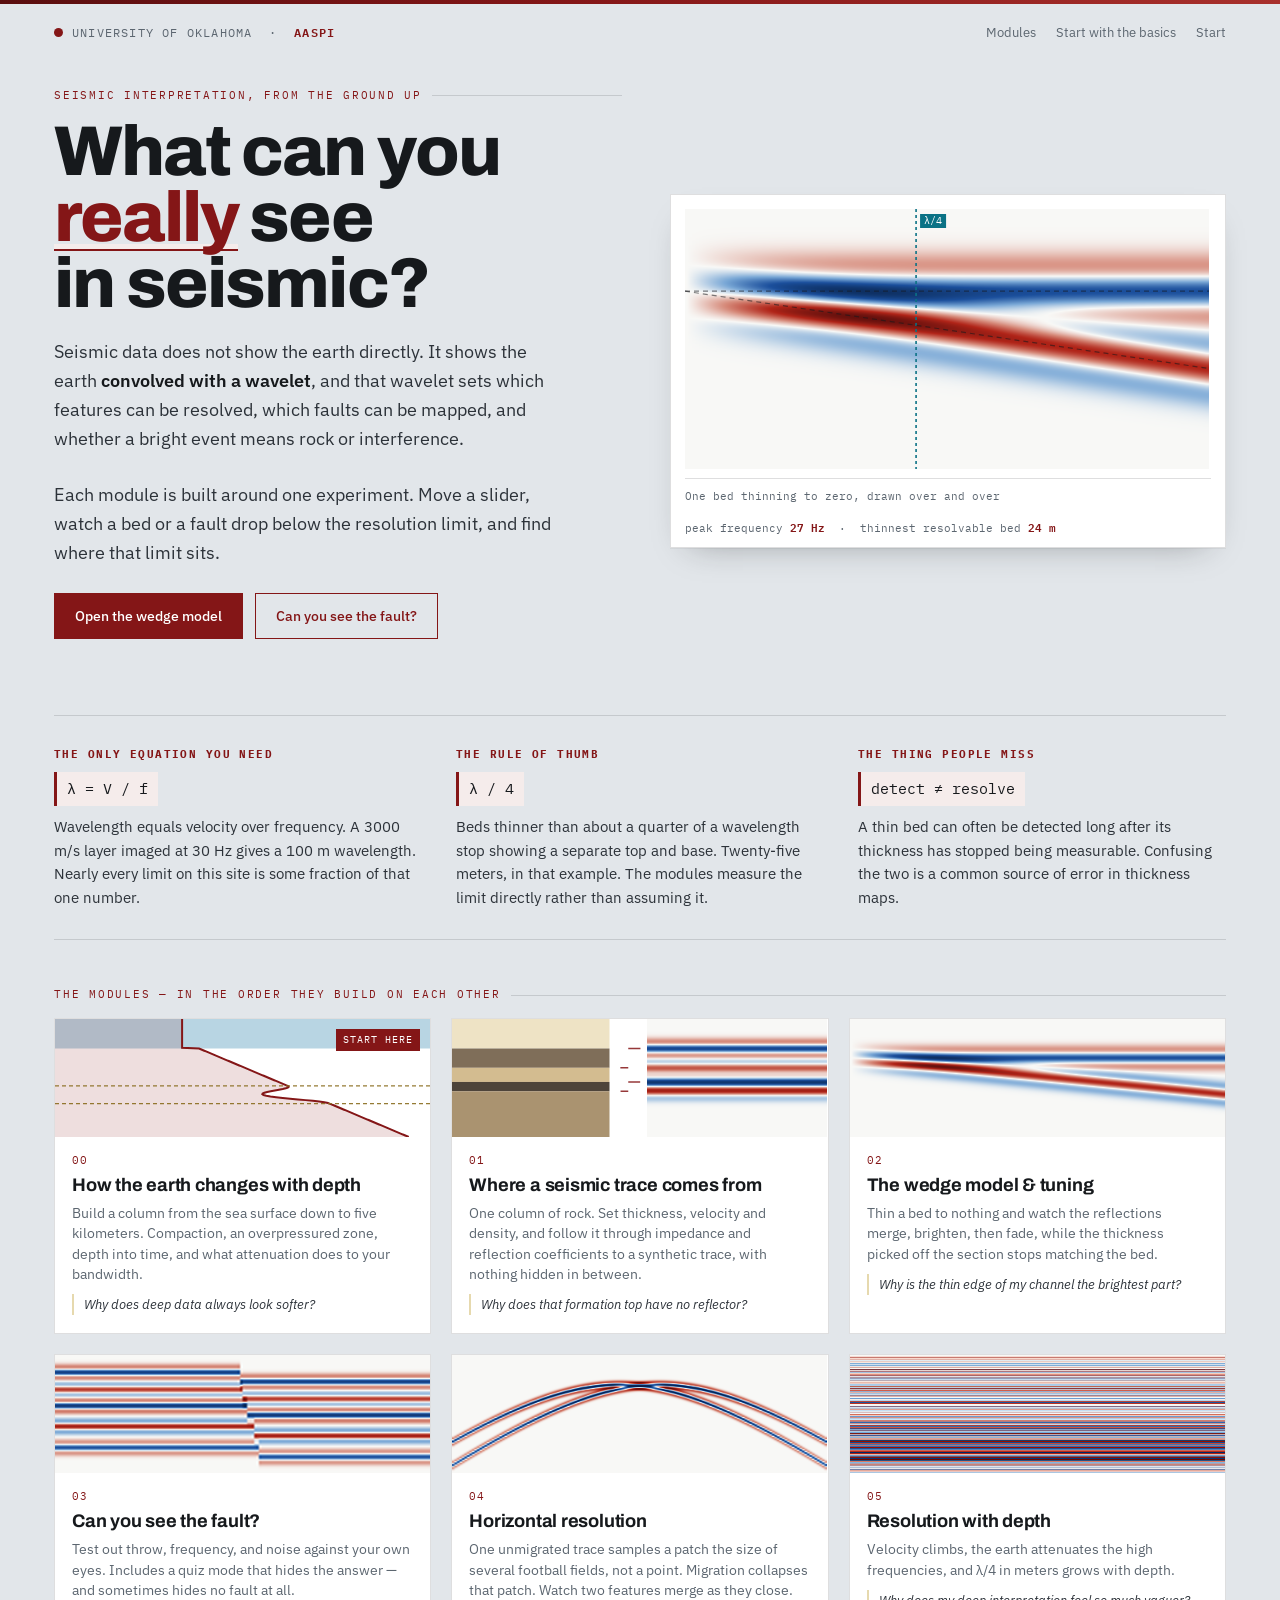
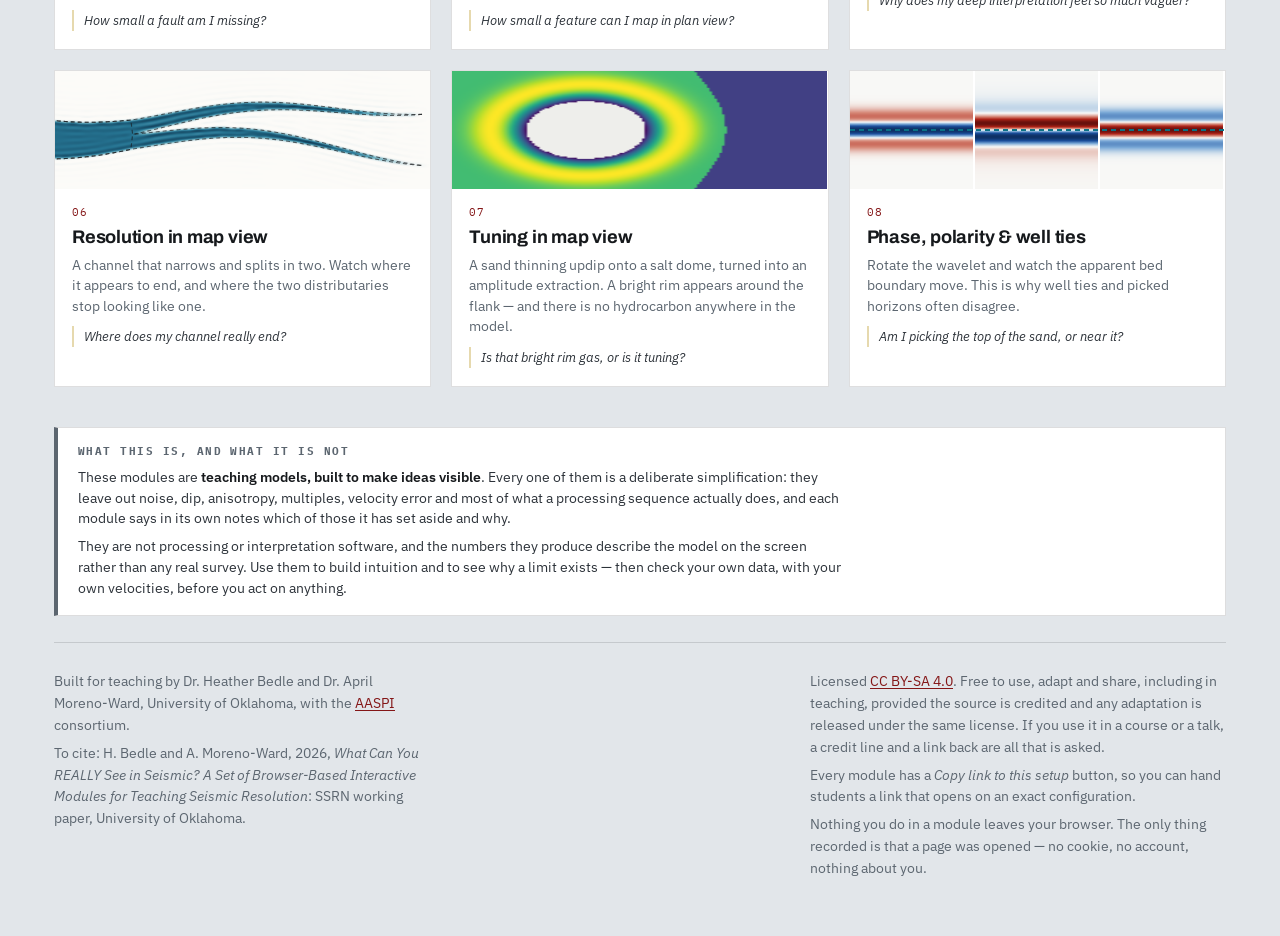
==== commit 29c7eb59: "Add files via upload" ====
--- a/index.html
+++ b/index.html
@@ -28,11 +28,11 @@
       <div>
         <p class="eyebrow">Seismic interpretation, from the ground up</p>
         <h1 class="title">What can you <em>really</em> see in seismic?</h1>
-        <p class="lede">Seismic data does not show you the earth. It shows you the earth
-          <strong>convolved with a wavelet</strong> — and that wavelet is key in determining which subsurface features you get to
-          resolve, which faults you get to map, and which bright spots are rock rather than arithmetic.</p>
-        <p class="lede">These are experiments, not lectures. Move a slider, watch a rock layer or a fault disappear,
-          and find out where your data stops telling the truth and starts to trick you!</p>
+        <p class="lede">Seismic data does not show the earth directly. It shows the earth
+          <strong>convolved with a wavelet</strong>, and that wavelet sets which features can be
+          resolved, which faults can be mapped, and whether a bright event means rock or interference.</p>
+        <p class="lede">Each module is built around one experiment. Move a slider, watch a bed or a fault drop
+          below the resolution limit, and find where that limit sits.</p>
         <p>
           <a class="btn" href="modules/wedge.html">Open the wedge model</a>
           <a class="btn ghost" href="modules/faults.html" style="margin-left:8px">Can you see the fault?</a>
@@ -61,14 +61,14 @@
       <div>
         <h3>The rule of thumb</h3>
         <span class="eq">λ / 4</span>
-        <p>Beds thinner than about a quarter of a wavelength stop showing you a separate top and base.
-          Twenty-five meters, in that example. The modules show you how optimistic even this is.</p>
+        <p>Beds thinner than about a quarter of a wavelength stop showing a separate top and base.
+          Twenty-five meters, in that example. The modules measure the limit directly rather than assuming it.</p>
       </div>
       <div>
         <h3>The thing people miss</h3>
         <span class="eq">detect ≠ resolve</span>
-        <p>You can often tell that a thin bed is <em>there</em> long after you have lost the ability to say how
-          thick it really is. Confusing the two is how thickness maps can often go wrong.</p>
+        <p>A thin bed can often be detected long after its thickness has stopped being measurable.
+          Confusing the two is a common source of error in thickness maps.</p>
       </div>
     </div>
   </section>
@@ -106,8 +106,8 @@
         <div class="card-body">
           <div class="card-no">02</div>
           <h3>The wedge model &amp; tuning</h3>
-          <p>Thin a bed to nothing and watch the reflections merge, brighten, then fade — while the seismic
-            tricks you into thinking your bed is thicker.</p>
+          <p>Thin a bed to nothing and watch the reflections merge, brighten, then fade, while the thickness
+            picked off the section stops matching the bed.</p>
           <div class="q">Why is the thin edge of my channel the brightest part?</div>
         </div>
       </a>
@@ -128,8 +128,8 @@
         <div class="card-body">
           <div class="card-no">04</div>
           <h3>Horizontal resolution</h3>
-          <p>One trace does not see one point — it sees a patch the size of several football fields.
-            Migration is the focus ring. Watch two features merge as they close.</p>
+          <p>One unmigrated trace samples a patch the size of several football fields, not a point.
+            Migration collapses that patch. Watch two features merge as they close.</p>
           <div class="q">How small a feature can I map in plan view?</div>
         </div>
       </a>
@@ -139,7 +139,7 @@
         <div class="card-body">
           <div class="card-no">05</div>
           <h3>Resolution with depth</h3>
-          <p>Velocity climbs, the earth attenuates your high frequencies, and λ/4 in meters grows the deeper you dive into the subsurface.</p>
+          <p>Velocity climbs, the earth attenuates the high frequencies, and λ/4 in meters grows with depth.</p>
           <div class="q">Why does my deep interpretation feel so much vaguer?</div>
         </div>
       </a>
@@ -171,8 +171,8 @@
         <div class="card-body">
           <div class="card-no">08</div>
           <h3>Phase, polarity &amp; well ties</h3>
-          <p>Rotate the wavelet and watch the apparent bed boundary move. Demonstrates why well ties and
-            picked horizons often disagree.</p>
+          <p>Rotate the wavelet and watch the apparent bed boundary move. This is why well ties and picked
+            horizons often disagree.</p>
           <div class="q">Am I picking the top of the sand, or near it?</div>
         </div>
       </a>
